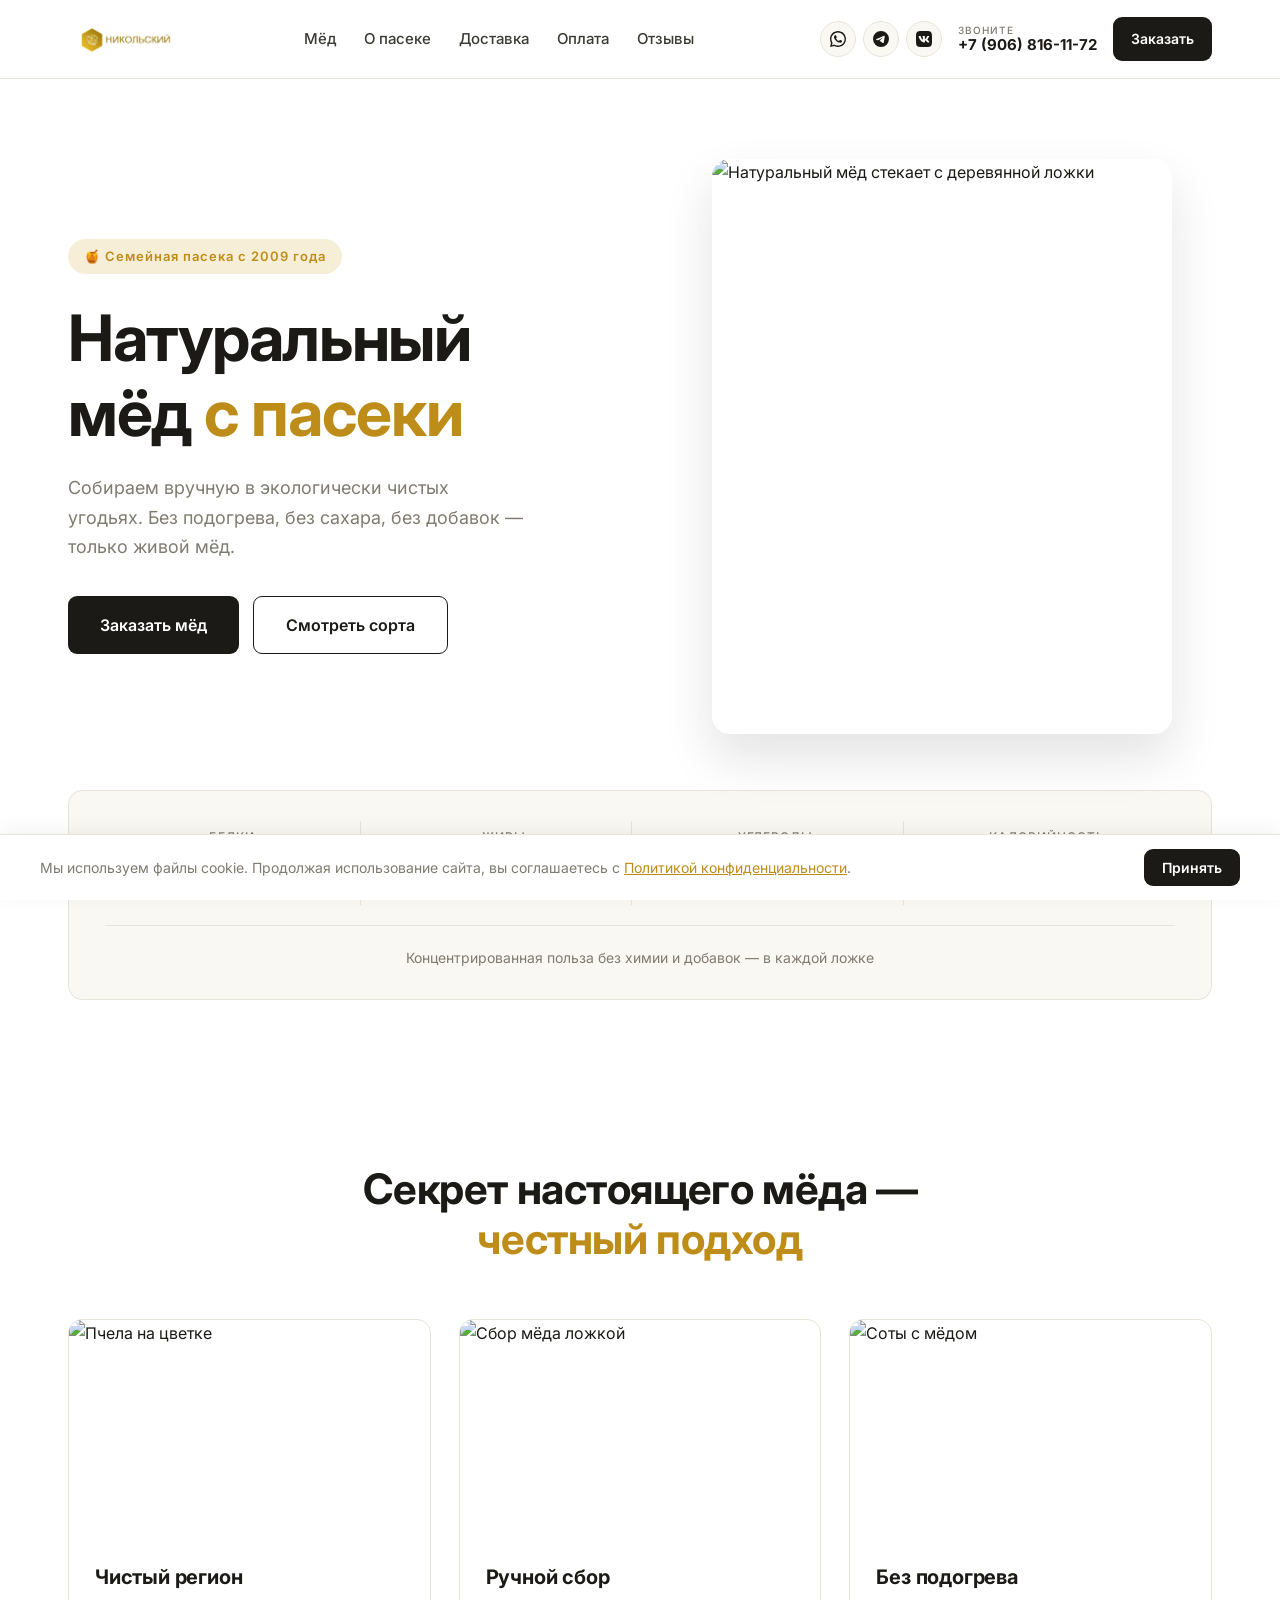
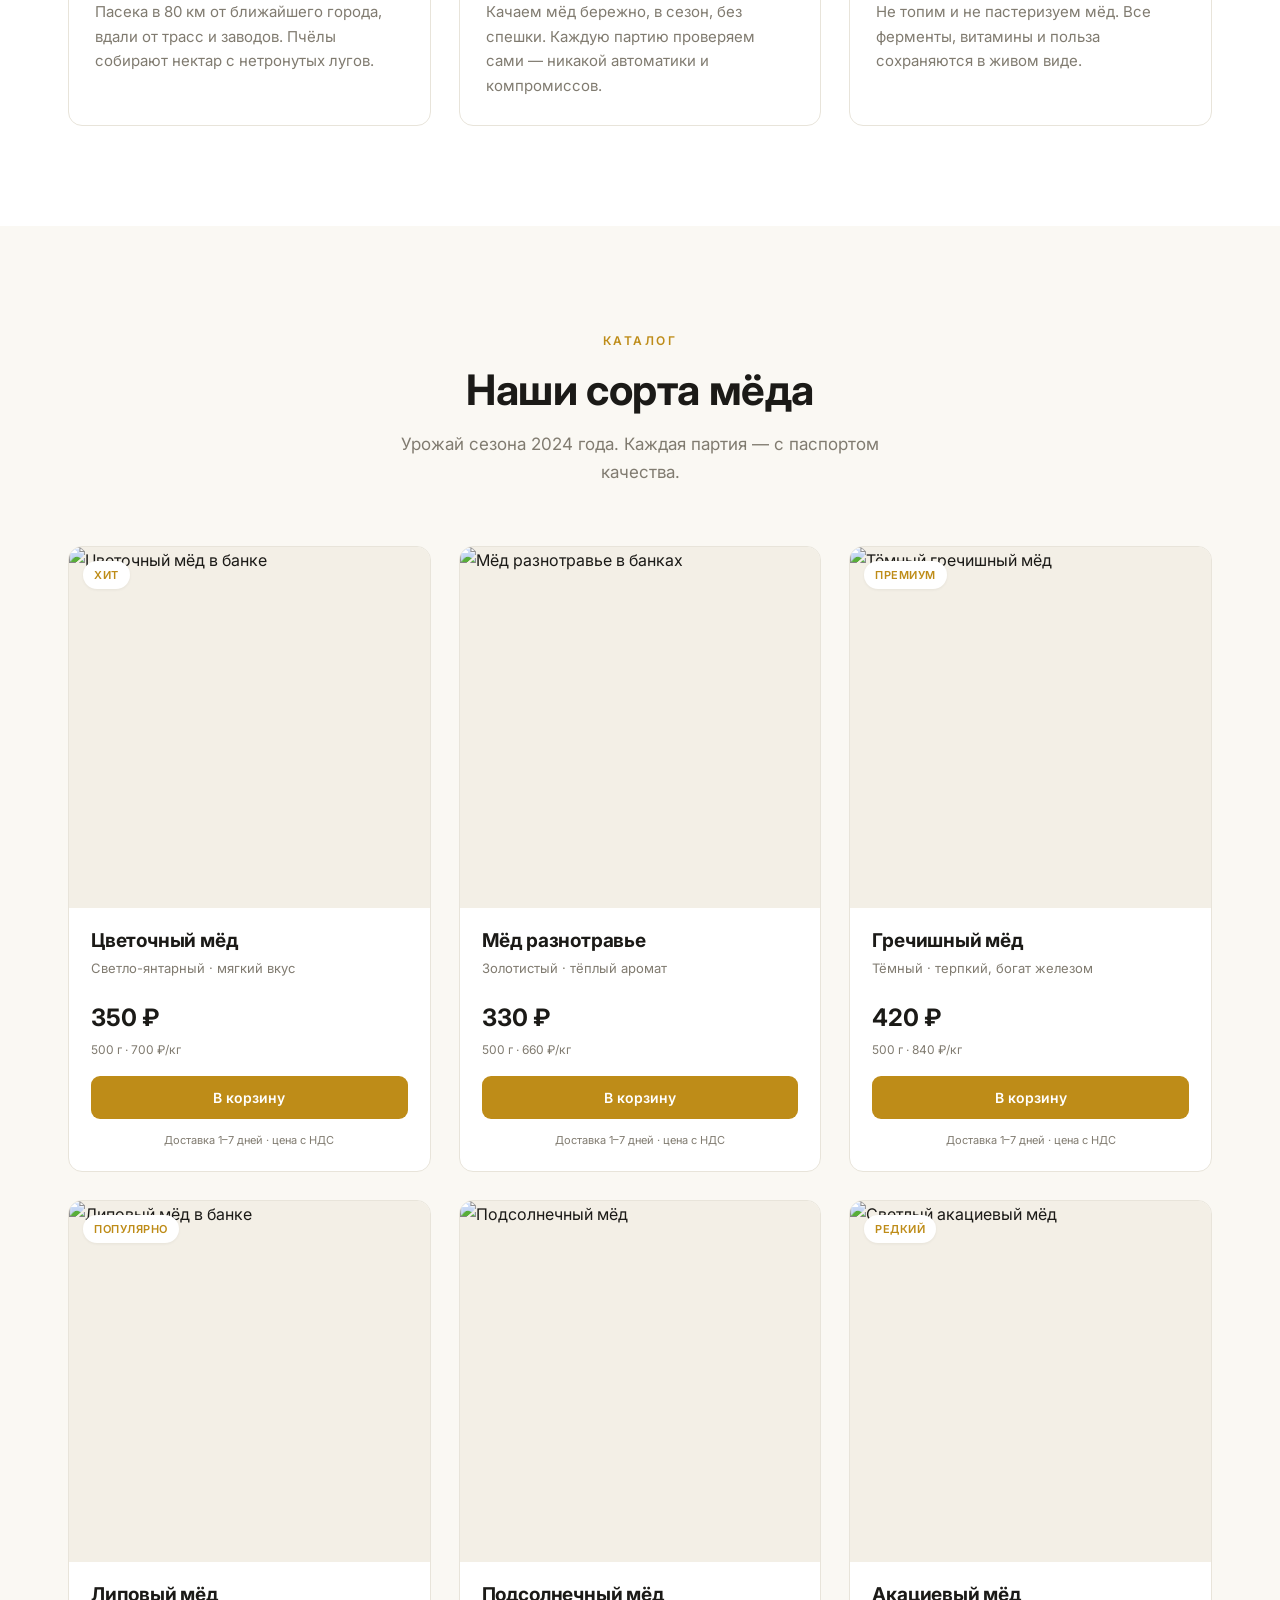
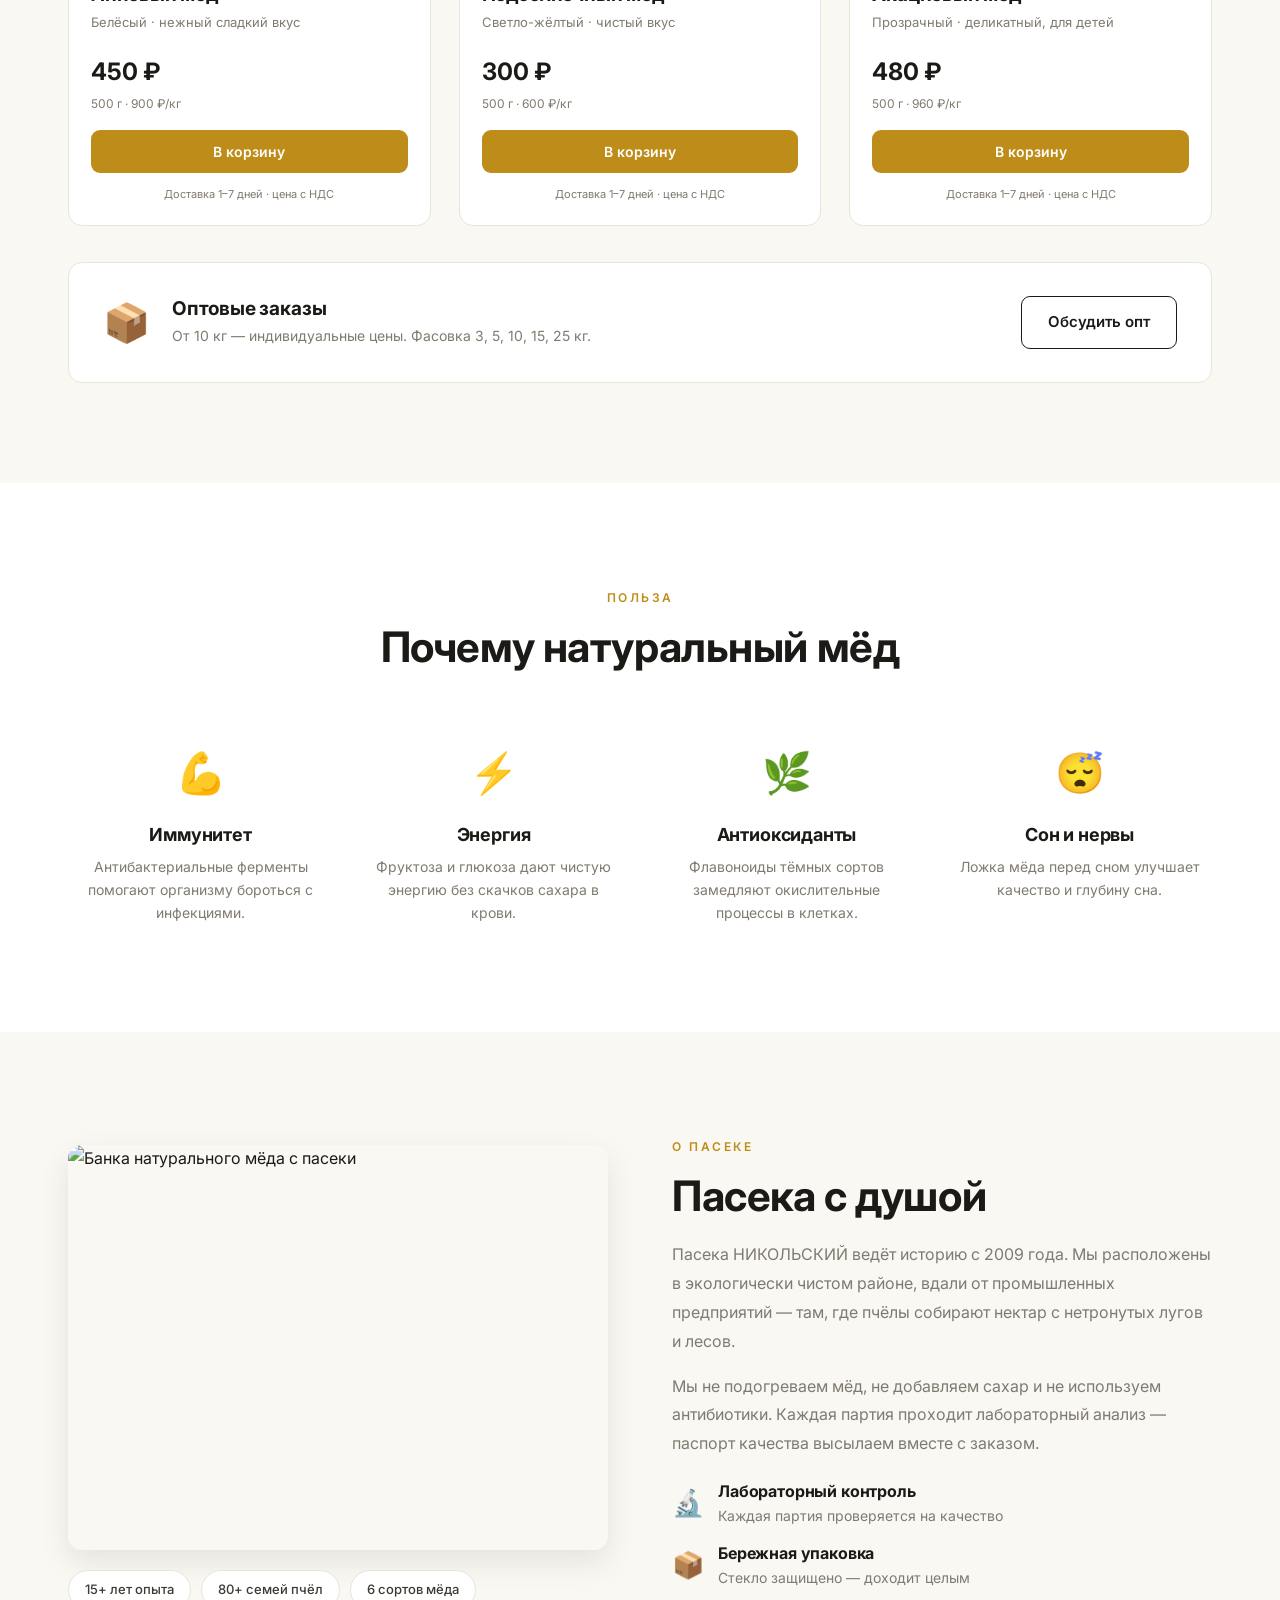
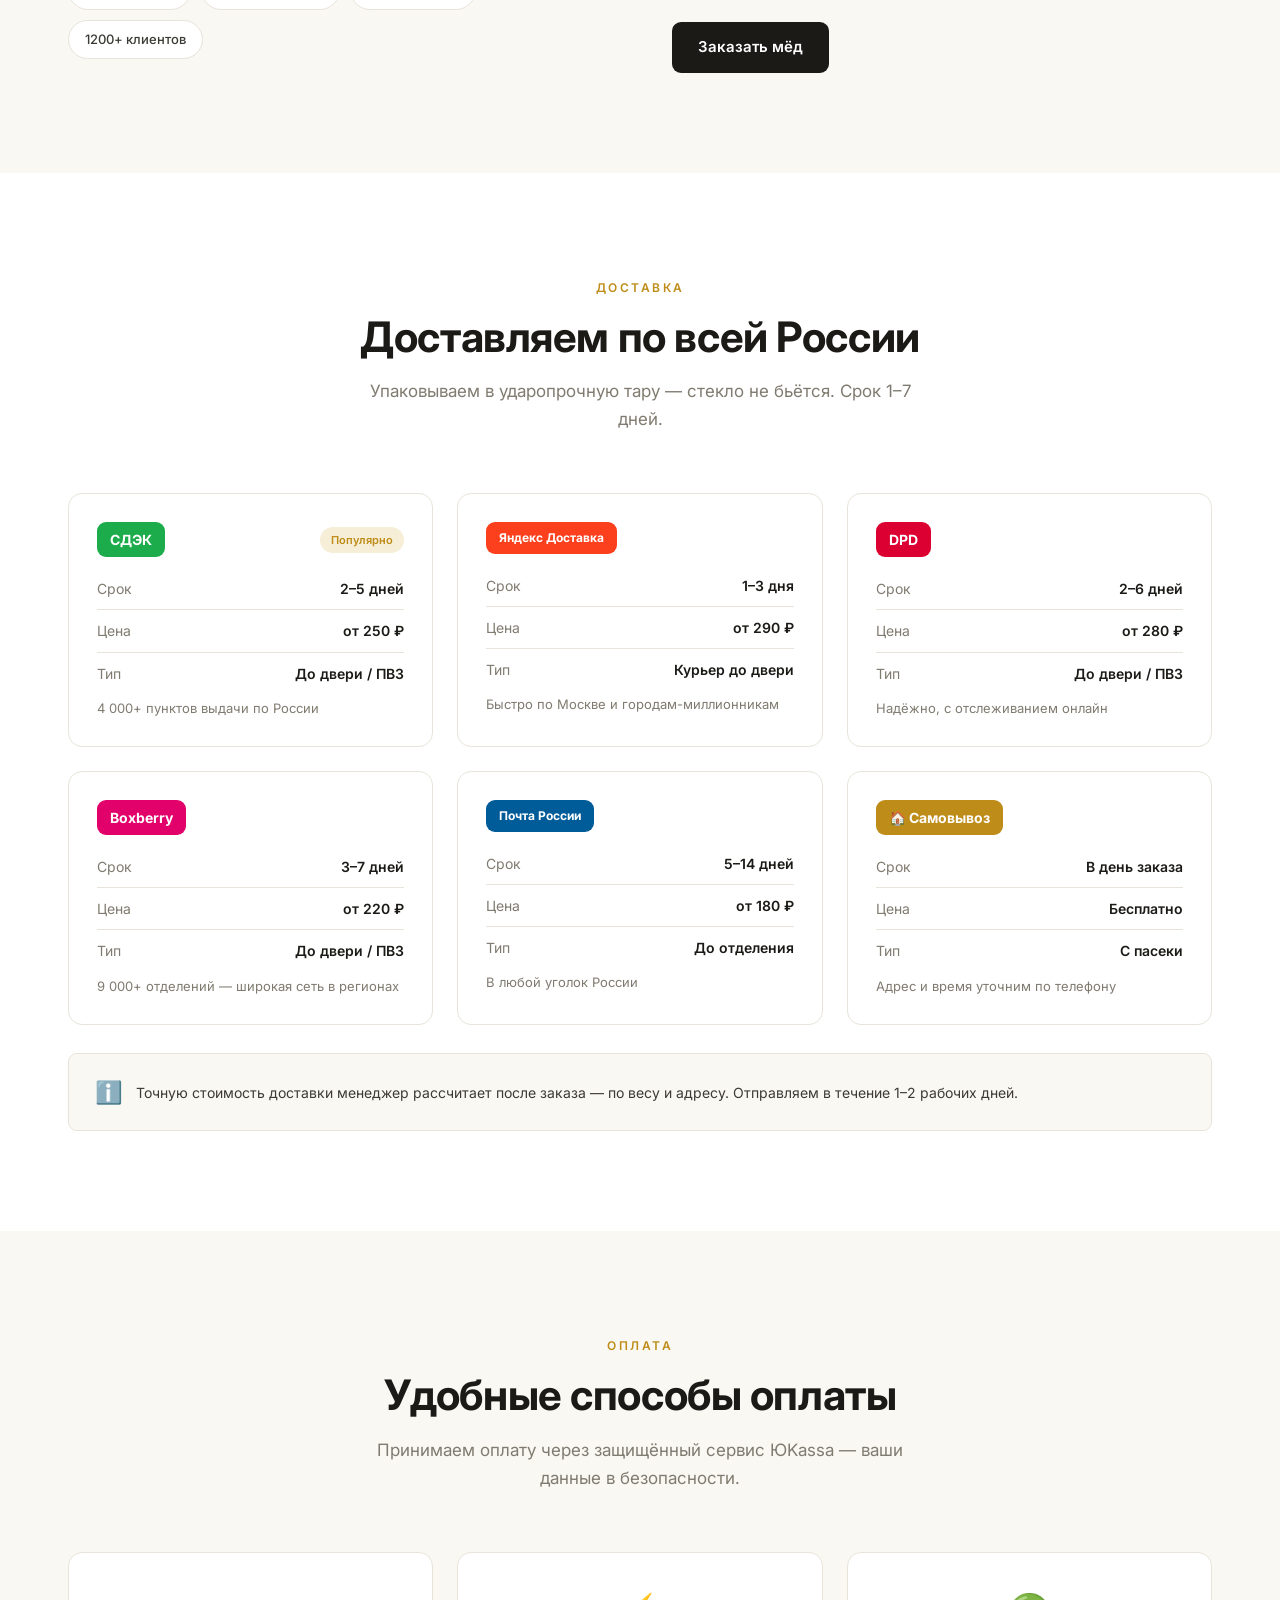
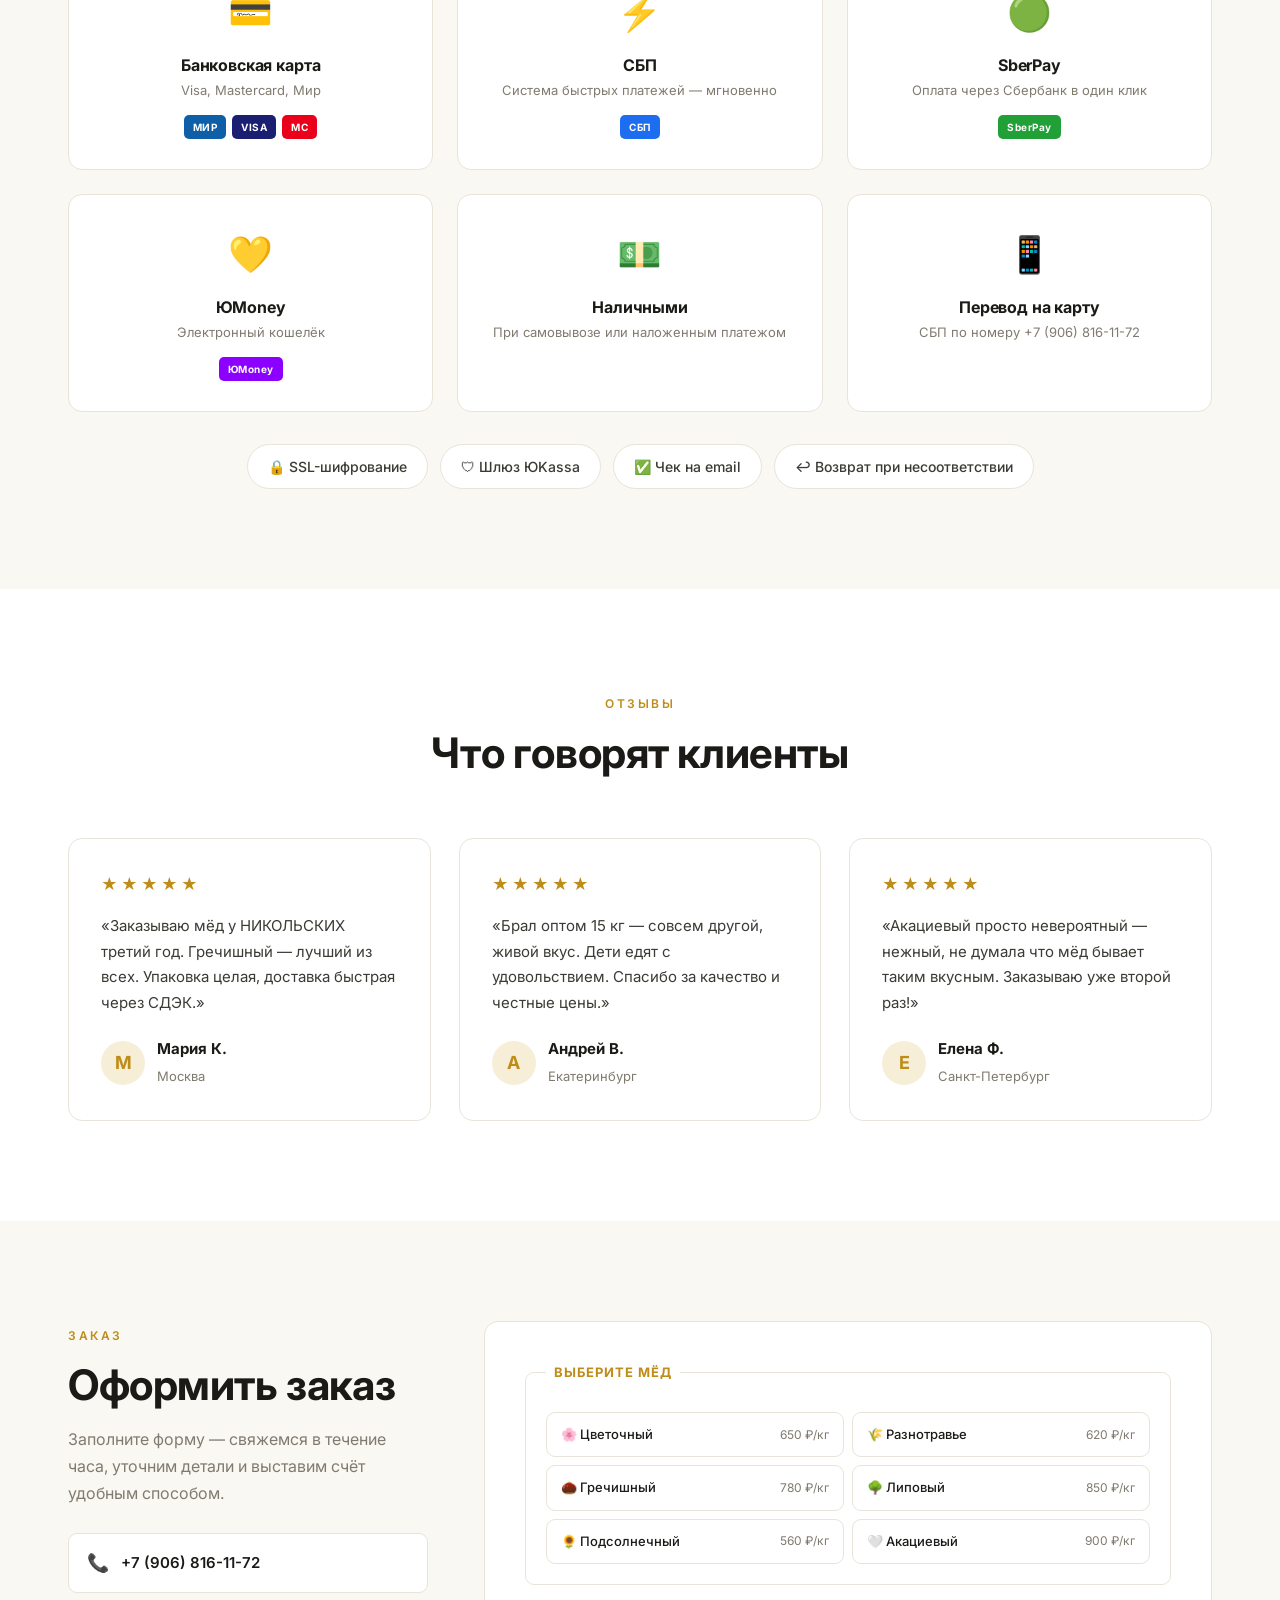
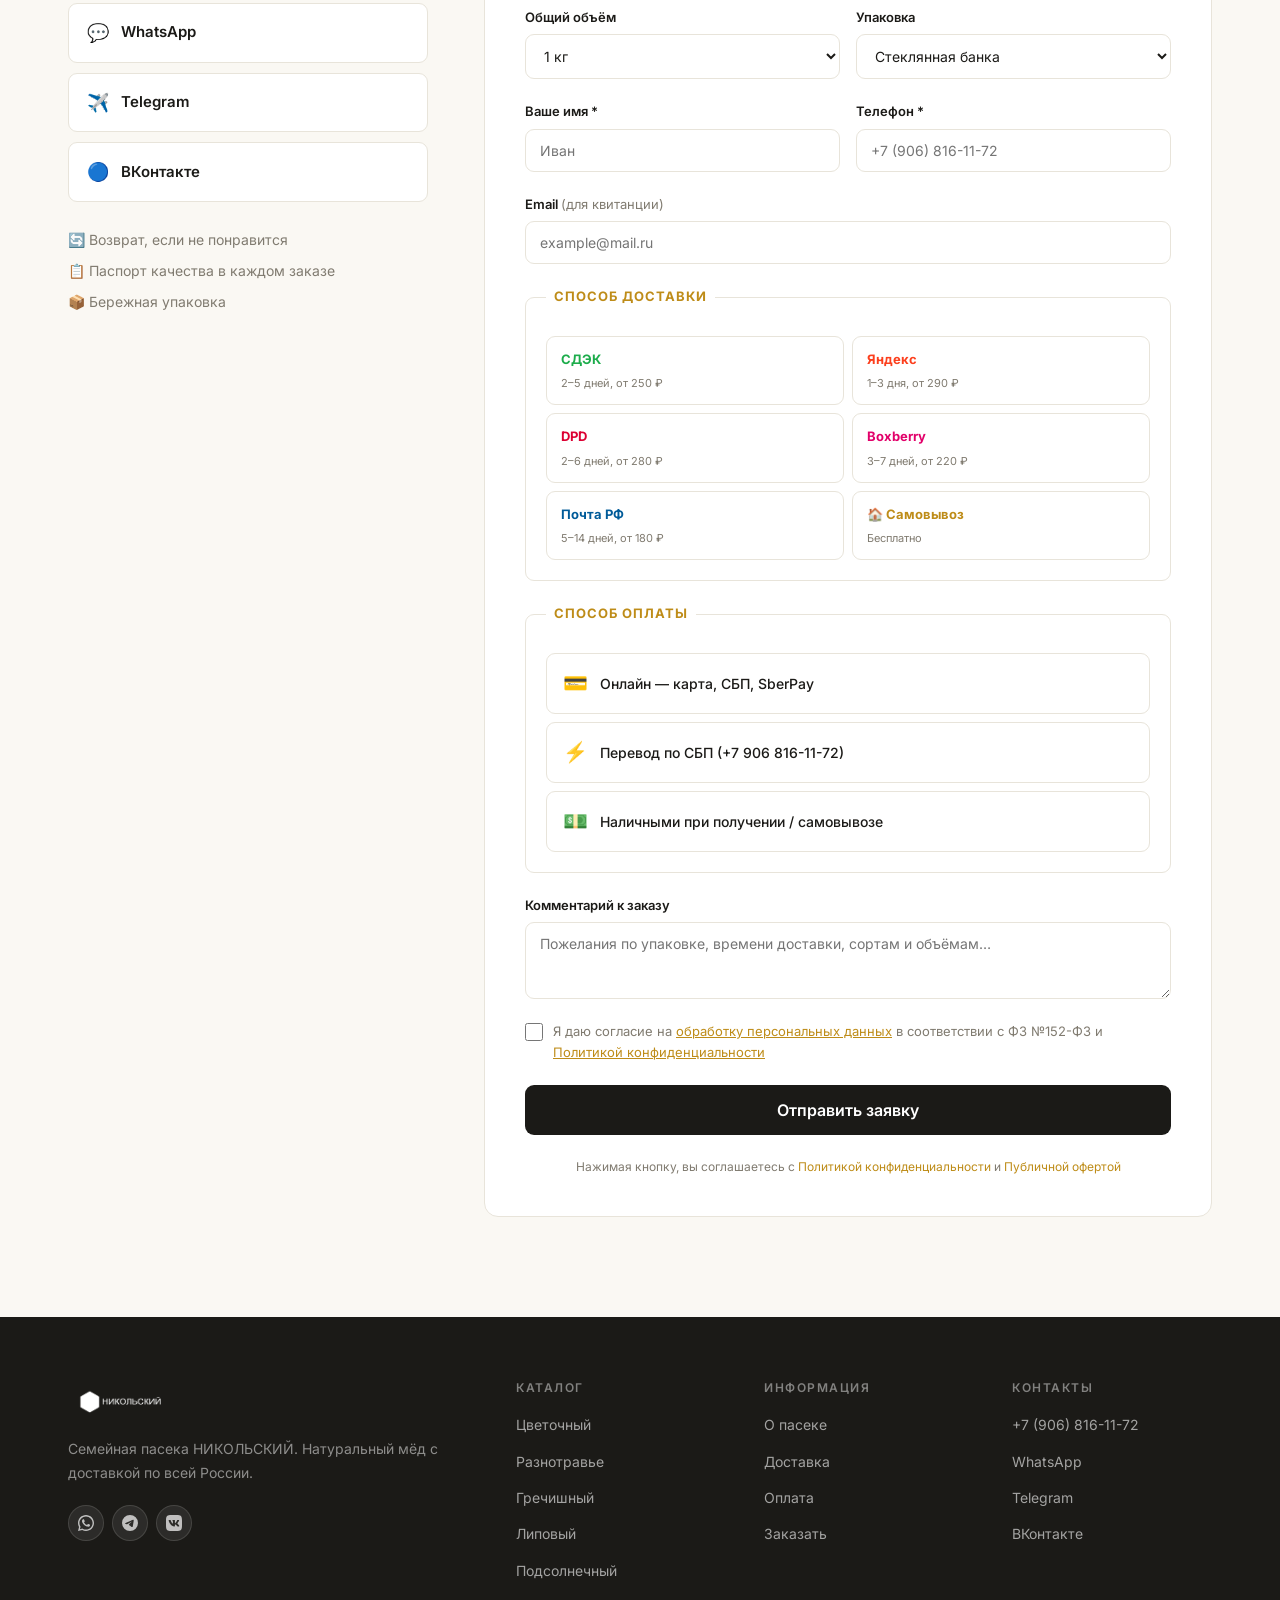
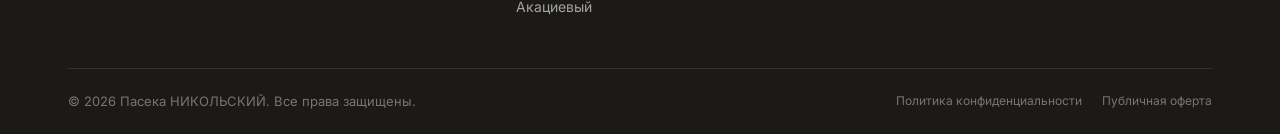
==== index.html @ 1687fe53 "Чистый минималистичный редизайн в стиле Breitsamer - Белый фон, много воздуха, сдержанная типографик" ====
<!DOCTYPE html>
<html lang="ru">
<head>
  <meta charset="UTF-8" />
  <meta name="viewport" content="width=device-width, initial-scale=1.0" />
  <meta name="description" content="Пасека НИКОЛЬСКИЙ — натуральный мёд с доставкой по всей России. СДЭК, Яндекс Доставка, DPD, Boxberry. Онлайн-оплата картой, СБП, SberPay." />
  <meta name="keywords" content="мёд купить, натуральный мёд, мёд с пасеки, гречишный мёд, липовый мёд, НИКОЛЬСКИЙ" />
  <title>Пасека НИКОЛЬСКИЙ — Натуральный мёд с доставкой по России</title>
  <link rel="preconnect" href="https://fonts.googleapis.com" />
  <link rel="preconnect" href="https://fonts.gstatic.com" crossorigin />
  <link href="https://fonts.googleapis.com/css2?family=Montserrat:wght@500;600;700;800;900&family=Inter:wght@400;500;600&display=swap" rel="stylesheet" />
  <link rel="stylesheet" href="style.css" />
</head>
<body>

  <!-- ═══ COOKIE BANNER ═══ -->
  <div class="cookie-bar" id="cookieBar">
    <div class="cookie-bar__inner">
      <span>Мы используем файлы cookie. Продолжая использование сайта, вы соглашаетесь с <a href="privacy.html">Политикой конфиденциальности</a>.</span>
      <button class="btn btn--dark btn--sm" id="cookieAccept">Принять</button>
    </div>
  </div>

  <!-- ═══ HEADER ═══ -->
  <header class="header" id="header">
    <div class="container header__inner">
      <a href="/" class="logo">
        <img src="images/logo.png" alt="Пасека НИКОЛЬСКИЙ" class="logo__img" />
      </a>
      <nav class="nav" id="nav">
        <a href="#products">Мёд</a>
        <a href="#about">О пасеке</a>
        <a href="#delivery">Доставка</a>
        <a href="#payment">Оплата</a>
        <a href="#reviews">Отзывы</a>
      </nav>
      <div class="header__actions">
        <div class="header__socials">
          <a href="https://wa.me/79068161172" class="social-btn" title="WhatsApp" target="_blank" rel="noopener">
            <svg viewBox="0 0 24 24" fill="currentColor"><path d="M17.472 14.382c-.297-.149-1.758-.867-2.03-.967-.273-.099-.471-.148-.67.15-.197.297-.767.966-.94 1.164-.173.199-.347.223-.644.075-.297-.15-1.255-.463-2.39-1.475-.883-.788-1.48-1.761-1.653-2.059-.173-.297-.018-.458.13-.606.134-.133.298-.347.446-.52.149-.174.198-.298.298-.497.099-.198.05-.371-.025-.52-.075-.149-.669-1.612-.916-2.207-.242-.579-.487-.5-.669-.51-.173-.008-.371-.01-.57-.01-.198 0-.52.074-.792.372-.272.297-1.04 1.016-1.04 2.479 0 1.462 1.065 2.875 1.213 3.074.149.198 2.096 3.2 5.077 4.487.709.306 1.262.489 1.694.625.712.227 1.36.195 1.871.118.571-.085 1.758-.719 2.006-1.413.248-.694.248-1.289.173-1.413-.074-.124-.272-.198-.57-.347M12 0C5.373 0 0 5.373 0 12c0 2.122.554 4.112 1.522 5.837L.057 23.882l6.198-1.437A11.95 11.95 0 0012 24c6.627 0 12-5.373 12-12S18.627 0 12 0zm0 21.9a9.9 9.9 0 01-5.032-1.372l-.36-.214-3.742.981 1-3.635-.235-.374A9.87 9.87 0 012.1 12c0-5.46 4.44-9.9 9.9-9.9 5.46 0 9.9 4.44 9.9 9.9 0 5.46-4.44 9.9-9.9 9.9z"/></svg>
          </a>
          <a href="https://t.me/+79068161172" class="social-btn" title="Telegram" target="_blank" rel="noopener">
            <svg viewBox="0 0 24 24" fill="currentColor"><path d="M11.944 0A12 12 0 0 0 0 12a12 12 0 0 0 12 12 12 12 0 0 0 12-12A12 12 0 0 0 12 0a12 12 0 0 0-.056 0zm4.962 7.224c.1-.002.321.023.465.14a.506.506 0 0 1 .171.325c.016.093.036.306.02.472-.18 1.898-.962 6.502-1.36 8.627-.168.9-.499 1.201-.82 1.23-.696.065-1.225-.46-1.9-.902-1.056-.693-1.653-1.124-2.678-1.8-1.185-.78-.417-1.21.258-1.91.177-.184 3.247-2.977 3.307-3.23.007-.032.014-.15-.056-.212s-.174-.041-.249-.024c-.106.024-1.793 1.14-5.061 3.345-.48.33-.913.49-1.302.48-.428-.008-1.252-.241-1.865-.44-.752-.245-1.349-.374-1.297-.789.027-.216.325-.437.893-.663 3.498-1.524 5.83-2.529 6.998-3.014 3.332-1.386 4.025-1.627 4.476-1.635z"/></svg>
          </a>
          <a href="https://vk.com/write-79068161172" class="social-btn" title="ВКонтакте" target="_blank" rel="noopener">
            <svg viewBox="0 0 24 24" fill="currentColor"><path d="M15.684 0H8.316C1.592 0 0 1.592 0 8.316v7.368C0 22.408 1.592 24 8.316 24h7.368C22.408 24 24 22.408 24 15.684V8.316C24 1.592 22.408 0 15.684 0zm3.692 17.123h-1.744c-.66 0-.862-.523-2.049-1.727-1.033-1-1.49-1.135-1.744-1.135-.356 0-.458.102-.458.593v1.575c0 .424-.135.678-1.253.678-1.846 0-3.896-1.118-5.335-3.202C4.624 10.857 4.03 8.57 4.03 8.096c0-.254.102-.491.593-.491h1.744c.44 0 .61.203.78.677.864 2.49 2.303 4.675 2.896 4.675.22 0 .322-.102.322-.66V9.721c-.068-1.186-.695-1.287-.695-1.71 0-.204.17-.407.44-.407h2.744c.373 0 .508.203.508.643v3.473c0 .372.17.508.271.508.22 0 .407-.136.813-.542 1.254-1.406 2.151-3.574 2.151-3.574.119-.254.322-.491.762-.491h1.744c.525 0 .644.27.525.643-.22 1.017-2.354 4.031-2.354 4.031-.186.305-.254.44 0 .78.186.254.796.779 1.203 1.253.745.847 1.32 1.558 1.473 2.049.17.491-.085.745-.576.745z"/></svg>
          </a>
        </div>
        <a href="tel:+79068161172" class="header__phone">
          <span class="header__phone-label">Звоните</span>
          +7 (906) 816-11-72
        </a>
        <a href="#order" class="btn btn--dark btn--sm">Заказать</a>
        <button class="burger" id="burger" aria-label="Открыть меню">
          <span></span><span></span><span></span>
        </button>
      </div>
    </div>
  </header>

  <!-- ═══ HERO ═══ -->
  <section class="hero" id="home">
    <div class="hero__bg" aria-hidden="true">
      <span class="blob blob--1"></span>
      <span class="blob blob--2"></span>
    </div>
    <div class="container">
      <div class="hero__grid">
        <div class="hero__content">
          <span class="hero__eyebrow">🍯 Семейная пасека с 2009 года</span>
          <h1 class="hero__title">Натуральный<br>мёд <span>с пасеки</span></h1>
          <p class="hero__sub">Собираем вручную в экологически чистых угодьях. Без подогрева, без сахара, без добавок — только живой мёд.</p>
          <div class="hero__cta">
            <a href="#order" class="btn btn--dark btn--lg">Заказать мёд</a>
            <a href="#products" class="btn btn--line btn--lg">Смотреть сорта</a>
          </div>
        </div>
        <div class="hero__visual">
          <div class="hero__photo">
            <img src="https://images.pexels.com/photos/302163/pexels-photo-302163.jpeg?auto=compress&cs=tinysrgb&w=880&h=1100&fit=crop" alt="Натуральный мёд стекает с деревянной ложки" loading="eager" />
          </div>
          <div class="scene__stamp" aria-hidden="true">
            <svg viewBox="0 0 120 120">
              <defs>
                <path id="stampPath" d="M 60,60 m -42,0 a 42,42 0 1,1 84,0 a 42,42 0 1,1 -84,0" />
              </defs>
              <text class="scene__stamp-text">
                <textPath href="#stampPath">100% НАТУРАЛЬНЫЙ • БЕЗ САХАРА • С ПАСЕКИ • </textPath>
              </text>
            </svg>
            <span class="scene__stamp-center">✓</span>
          </div>
        </div>
      </div>

      <!-- ФАКТЫ -->
      <div class="facts">
        <div class="facts__row">
          <div class="fact">
            <span class="fact__label">Белки</span>
            <span class="fact__value">0,8 г</span>
          </div>
          <div class="fact">
            <span class="fact__label">Жиры</span>
            <span class="fact__value">0 г</span>
          </div>
          <div class="fact">
            <span class="fact__label">Углеводы</span>
            <span class="fact__value">81 г</span>
          </div>
          <div class="fact">
            <span class="fact__label">Калорийность</span>
            <span class="fact__value">327 ккал</span>
          </div>
        </div>
        <p class="facts__note">Концентрированная польза без химии и добавок — в каждой ложке</p>
      </div>
    </div>
  </section>

  <!-- ═══ СОСТАВ / ПОДХОД ═══ -->
  <section class="recipe" id="recipe">
    <div class="container">
      <div class="recipe__head">
        <h2 class="recipe__title">Секрет настоящего мёда —<br><span>честный подход</span></h2>
        <div class="recipe__stamp">
          <svg viewBox="0 0 130 130">
            <defs>
              <path id="recipePath" d="M 65,65 m -48,0 a 48,48 0 1,1 96,0 a 48,48 0 1,1 -96,0" />
            </defs>
            <text class="recipe__stamp-text">
              <textPath href="#recipePath">НЕ СОДЕРЖИТ САХАРА • НЕ СОДЕРЖИТ ДОБАВОК • </textPath>
            </text>
          </svg>
          <span class="recipe__stamp-center">НЕ<br>СОДЕРЖИТ</span>
        </div>
      </div>

      <div class="recipe__grid">
        <article class="ingredient fade-in">
          <div class="ingredient__photo"><img src="https://images.pexels.com/photos/15345836/pexels-photo-15345836.jpeg?auto=compress&cs=tinysrgb&w=600&h=400&fit=crop" alt="Пчела на цветке" loading="lazy" /></div>
          <div class="ingredient__body">
            <h3>Чистый регион</h3>
            <p>Пасека в 80 км от ближайшего города, вдали от трасс и заводов. Пчёлы собирают нектар с нетронутых лугов.</p>
          </div>
        </article>
        <article class="ingredient ingredient--raised fade-in">
          <div class="ingredient__photo"><img src="https://images.pexels.com/photos/302163/pexels-photo-302163.jpeg?auto=compress&cs=tinysrgb&w=600&h=400&fit=crop" alt="Сбор мёда ложкой" loading="lazy" /></div>
          <div class="ingredient__body">
            <h3>Ручной сбор</h3>
            <p>Качаем мёд бережно, в сезон, без спешки. Каждую партию проверяем сами — никакой автоматики и компромиссов.</p>
          </div>
        </article>
        <article class="ingredient fade-in">
          <div class="ingredient__photo"><img src="https://images.pexels.com/photos/4921856/pexels-photo-4921856.jpeg?auto=compress&cs=tinysrgb&w=600&h=400&fit=crop" alt="Соты с мёдом" loading="lazy" /></div>
          <div class="ingredient__body">
            <h3>Без подогрева</h3>
            <p>Не топим и не пастеризуем мёд. Все ферменты, витамины и польза сохраняются в живом виде.</p>
          </div>
        </article>
      </div>
    </div>
  </section>

  <!-- ═══ PRODUCTS ═══ -->
  <section class="products" id="products">
    <div class="container">
      <div class="section-head">
        <span class="section-tag">Каталог</span>
        <h2 class="section-title">Наши сорта мёда</h2>
        <p class="section-sub">Урожай сезона 2024 года. Каждая партия — с паспортом качества.</p>
      </div>
      <div class="products__grid">

        <article class="product-card fade-in">
          <div class="product-card__media">
            <img class="product-card__img" src="https://images.pexels.com/photos/7473575/pexels-photo-7473575.jpeg?auto=compress&cs=tinysrgb&w=600&h=600&fit=crop" alt="Цветочный мёд в банке" loading="lazy" />
            <span class="product-badge">Хит</span>
          </div>
          <div class="product-card__body">
            <h3>Цветочный мёд</h3>
            <p class="product-card__meta">Светло-янтарный · мягкий вкус</p>
            <div class="product-card__price-row">
              <span class="product-card__price">350 ₽</span>
              <span class="product-card__unit">500 г · 700 ₽/кг</span>
            </div>
            <a href="#order" class="btn btn--gold btn--full btn--sm">В корзину</a>
            <p class="product-card__delivery">Доставка 1–7 дней · цена с НДС</p>
          </div>
        </article>

        <article class="product-card fade-in">
          <div class="product-card__media">
            <img class="product-card__img" src="https://images.pexels.com/photos/5719608/pexels-photo-5719608.jpeg?auto=compress&cs=tinysrgb&w=600&h=600&fit=crop" alt="Мёд разнотравье в банках" loading="lazy" />
          </div>
          <div class="product-card__body">
            <h3>Мёд разнотравье</h3>
            <p class="product-card__meta">Золотистый · тёплый аромат</p>
            <div class="product-card__price-row">
              <span class="product-card__price">330 ₽</span>
              <span class="product-card__unit">500 г · 660 ₽/кг</span>
            </div>
            <a href="#order" class="btn btn--gold btn--full btn--sm">В корзину</a>
            <p class="product-card__delivery">Доставка 1–7 дней · цена с НДС</p>
          </div>
        </article>

        <article class="product-card fade-in">
          <div class="product-card__media">
            <img class="product-card__img" src="https://images.pexels.com/photos/11771949/pexels-photo-11771949.jpeg?auto=compress&cs=tinysrgb&w=600&h=600&fit=crop" alt="Тёмный гречишный мёд" loading="lazy" />
            <span class="product-badge">Премиум</span>
          </div>
          <div class="product-card__body">
            <h3>Гречишный мёд</h3>
            <p class="product-card__meta">Тёмный · терпкий, богат железом</p>
            <div class="product-card__price-row">
              <span class="product-card__price">420 ₽</span>
              <span class="product-card__unit">500 г · 840 ₽/кг</span>
            </div>
            <a href="#order" class="btn btn--gold btn--full btn--sm">В корзину</a>
            <p class="product-card__delivery">Доставка 1–7 дней · цена с НДС</p>
          </div>
        </article>

        <article class="product-card fade-in">
          <div class="product-card__media">
            <img class="product-card__img" src="https://images.pexels.com/photos/5634205/pexels-photo-5634205.jpeg?auto=compress&cs=tinysrgb&w=600&h=600&fit=crop" alt="Липовый мёд в банке" loading="lazy" />
            <span class="product-badge">Популярно</span>
          </div>
          <div class="product-card__body">
            <h3>Липовый мёд</h3>
            <p class="product-card__meta">Белёсый · нежный сладкий вкус</p>
            <div class="product-card__price-row">
              <span class="product-card__price">450 ₽</span>
              <span class="product-card__unit">500 г · 900 ₽/кг</span>
            </div>
            <a href="#order" class="btn btn--gold btn--full btn--sm">В корзину</a>
            <p class="product-card__delivery">Доставка 1–7 дней · цена с НДС</p>
          </div>
        </article>

        <article class="product-card fade-in">
          <div class="product-card__media">
            <img class="product-card__img" src="https://images.pexels.com/photos/9105966/pexels-photo-9105966.jpeg?auto=compress&cs=tinysrgb&w=600&h=600&fit=crop" alt="Подсолнечный мёд" loading="lazy" />
          </div>
          <div class="product-card__body">
            <h3>Подсолнечный мёд</h3>
            <p class="product-card__meta">Светло-жёлтый · чистый вкус</p>
            <div class="product-card__price-row">
              <span class="product-card__price">300 ₽</span>
              <span class="product-card__unit">500 г · 600 ₽/кг</span>
            </div>
            <a href="#order" class="btn btn--gold btn--full btn--sm">В корзину</a>
            <p class="product-card__delivery">Доставка 1–7 дней · цена с НДС</p>
          </div>
        </article>

        <article class="product-card fade-in">
          <div class="product-card__media">
            <img class="product-card__img" src="https://images.pexels.com/photos/5865194/pexels-photo-5865194.jpeg?auto=compress&cs=tinysrgb&w=600&h=600&fit=crop" alt="Светлый акациевый мёд" loading="lazy" />
            <span class="product-badge">Редкий</span>
          </div>
          <div class="product-card__body">
            <h3>Акациевый мёд</h3>
            <p class="product-card__meta">Прозрачный · деликатный, для детей</p>
            <div class="product-card__price-row">
              <span class="product-card__price">480 ₽</span>
              <span class="product-card__unit">500 г · 960 ₽/кг</span>
            </div>
            <a href="#order" class="btn btn--gold btn--full btn--sm">В корзину</a>
            <p class="product-card__delivery">Доставка 1–7 дней · цена с НДС</p>
          </div>
        </article>

      </div>

      <div class="bulk fade-in">
        <span class="bulk__emoji">📦</span>
        <div class="bulk__text">
          <h4>Оптовые заказы</h4>
          <p>От 10 кг — индивидуальные цены. Фасовка 3, 5, 10, 15, 25 кг.</p>
        </div>
        <a href="tel:+79068161172" class="btn btn--line">Обсудить опт</a>
      </div>
    </div>
  </section>

  <!-- ═══ BENEFITS ═══ -->
  <section class="benefits" id="benefits">
    <div class="container">
      <div class="section-head">
        <span class="section-tag section-tag--light">Польза</span>
        <h2 class="section-title section-title--light">Почему натуральный мёд</h2>
      </div>
      <div class="benefits__grid">
        <div class="benefit fade-in">
          <span class="benefit__icon">💪</span>
          <h3>Иммунитет</h3>
          <p>Антибактериальные ферменты помогают организму бороться с инфекциями.</p>
        </div>
        <div class="benefit fade-in">
          <span class="benefit__icon">⚡</span>
          <h3>Энергия</h3>
          <p>Фруктоза и глюкоза дают чистую энергию без скачков сахара в крови.</p>
        </div>
        <div class="benefit fade-in">
          <span class="benefit__icon">🌿</span>
          <h3>Антиоксиданты</h3>
          <p>Флавоноиды тёмных сортов замедляют окислительные процессы в клетках.</p>
        </div>
        <div class="benefit fade-in">
          <span class="benefit__icon">😴</span>
          <h3>Сон и нервы</h3>
          <p>Ложка мёда перед сном улучшает качество и глубину сна.</p>
        </div>
      </div>
    </div>
  </section>

  <!-- ═══ ABOUT ═══ -->
  <section class="about" id="about">
    <div class="container about__inner">
      <div class="about__visual fade-in" aria-hidden="true">
        <img class="about__photo" src="https://images.pexels.com/photos/10631301/pexels-photo-10631301.jpeg?auto=compress&cs=tinysrgb&w=760&h=560&fit=crop" alt="Банка натурального мёда с пасеки" loading="lazy" />
        <div class="about__chips">
          <span class="chip">15+ лет опыта</span>
          <span class="chip">80+ семей пчёл</span>
          <span class="chip">6 сортов мёда</span>
          <span class="chip">1200+ клиентов</span>
        </div>
      </div>
      <div class="about__text fade-in">
        <span class="section-tag">О пасеке</span>
        <h2 class="section-title section-title--left">Пасека с душой</h2>
        <p>Пасека НИКОЛЬСКИЙ ведёт историю с 2009 года. Мы расположены в экологически чистом районе, вдали от промышленных предприятий — там, где пчёлы собирают нектар с нетронутых лугов и лесов.</p>
        <p>Мы не подогреваем мёд, не добавляем сахар и не используем антибиотики. Каждая партия проходит лабораторный анализ — паспорт качества высылаем вместе с заказом.</p>
        <div class="about__features">
          <div class="about-feature"><span>🔬</span><div><h4>Лабораторный контроль</h4><p>Каждая партия проверяется на качество</p></div></div>
          <div class="about-feature"><span>📦</span><div><h4>Бережная упаковка</h4><p>Стекло защищено — доходит целым</p></div></div>
        </div>
        <a href="#order" class="btn btn--dark">Заказать мёд</a>
      </div>
    </div>
  </section>

  <!-- ═══ DELIVERY ═══ -->
  <section class="delivery" id="delivery">
    <div class="container">
      <div class="section-head">
        <span class="section-tag">Доставка</span>
        <h2 class="section-title">Доставляем по всей России</h2>
        <p class="section-sub">Упаковываем в ударопрочную тару — стекло не бьётся. Срок 1–7 дней.</p>
      </div>
      <div class="delivery__grid">

        <div class="delivery-card fade-in" style="--accent:#1CAC4B">
          <div class="delivery-card__head">
            <span class="delivery-logo delivery-logo--cdek">СДЭК</span>
            <span class="delivery-pop">Популярно</span>
          </div>
          <div class="delivery-card__rows">
            <div class="dr"><span>Срок</span><b>2–5 дней</b></div>
            <div class="dr"><span>Цена</span><b>от 250 ₽</b></div>
            <div class="dr"><span>Тип</span><b>До двери / ПВЗ</b></div>
          </div>
          <p class="delivery-card__note">4 000+ пунктов выдачи по России</p>
        </div>

        <div class="delivery-card fade-in" style="--accent:#F5A623">
          <div class="delivery-card__head">
            <span class="delivery-logo delivery-logo--ya">Яндекс Доставка</span>
          </div>
          <div class="delivery-card__rows">
            <div class="dr"><span>Срок</span><b>1–3 дня</b></div>
            <div class="dr"><span>Цена</span><b>от 290 ₽</b></div>
            <div class="dr"><span>Тип</span><b>Курьер до двери</b></div>
          </div>
          <p class="delivery-card__note">Быстро по Москве и городам-миллионникам</p>
        </div>

        <div class="delivery-card fade-in" style="--accent:#DC0032">
          <div class="delivery-card__head">
            <span class="delivery-logo delivery-logo--dpd">DPD</span>
          </div>
          <div class="delivery-card__rows">
            <div class="dr"><span>Срок</span><b>2–6 дней</b></div>
            <div class="dr"><span>Цена</span><b>от 280 ₽</b></div>
            <div class="dr"><span>Тип</span><b>До двери / ПВЗ</b></div>
          </div>
          <p class="delivery-card__note">Надёжно, с отслеживанием онлайн</p>
        </div>

        <div class="delivery-card fade-in" style="--accent:#E2006A">
          <div class="delivery-card__head">
            <span class="delivery-logo delivery-logo--box">Boxberry</span>
          </div>
          <div class="delivery-card__rows">
            <div class="dr"><span>Срок</span><b>3–7 дней</b></div>
            <div class="dr"><span>Цена</span><b>от 220 ₽</b></div>
            <div class="dr"><span>Тип</span><b>До двери / ПВЗ</b></div>
          </div>
          <p class="delivery-card__note">9 000+ отделений — широкая сеть в регионах</p>
        </div>

        <div class="delivery-card fade-in" style="--accent:#005B99">
          <div class="delivery-card__head">
            <span class="delivery-logo delivery-logo--pochta">Почта России</span>
          </div>
          <div class="delivery-card__rows">
            <div class="dr"><span>Срок</span><b>5–14 дней</b></div>
            <div class="dr"><span>Цена</span><b>от 180 ₽</b></div>
            <div class="dr"><span>Тип</span><b>До отделения</b></div>
          </div>
          <p class="delivery-card__note">В любой уголок России</p>
        </div>

        <div class="delivery-card fade-in" style="--accent:#E8860A">
          <div class="delivery-card__head">
            <span class="delivery-logo delivery-logo--self">🏠 Самовывоз</span>
          </div>
          <div class="delivery-card__rows">
            <div class="dr"><span>Срок</span><b>В день заказа</b></div>
            <div class="dr"><span>Цена</span><b>Бесплатно</b></div>
            <div class="dr"><span>Тип</span><b>С пасеки</b></div>
          </div>
          <p class="delivery-card__note">Адрес и время уточним по телефону</p>
        </div>

      </div>
      <div class="delivery__note fade-in">
        <span>ℹ️</span>
        <p>Точную стоимость доставки менеджер рассчитает после заказа — по весу и адресу. Отправляем в течение 1–2 рабочих дней.</p>
      </div>
    </div>
  </section>

  <!-- ═══ PAYMENT ═══ -->
  <section class="payment" id="payment">
    <div class="container">
      <div class="section-head">
        <span class="section-tag">Оплата</span>
        <h2 class="section-title">Удобные способы оплаты</h2>
        <p class="section-sub">Принимаем оплату через защищённый сервис ЮKassa — ваши данные в безопасности.</p>
      </div>
      <div class="payment__grid">
        <div class="pay fade-in">
          <span class="pay__icon">💳</span>
          <h4>Банковская карта</h4>
          <p>Visa, Mastercard, Мир</p>
          <div class="pay__logos">
            <span class="paylogo paylogo--mir">МИР</span>
            <span class="paylogo paylogo--visa">VISA</span>
            <span class="paylogo paylogo--mc">MC</span>
          </div>
        </div>
        <div class="pay fade-in">
          <span class="pay__icon">⚡</span>
          <h4>СБП</h4>
          <p>Система быстрых платежей — мгновенно</p>
          <div class="pay__logos"><span class="paylogo paylogo--sbp">СБП</span></div>
        </div>
        <div class="pay fade-in">
          <span class="pay__icon">🟢</span>
          <h4>SberPay</h4>
          <p>Оплата через Сбербанк в один клик</p>
          <div class="pay__logos"><span class="paylogo paylogo--sber">SberPay</span></div>
        </div>
        <div class="pay fade-in">
          <span class="pay__icon">💛</span>
          <h4>ЮMoney</h4>
          <p>Электронный кошелёк</p>
          <div class="pay__logos"><span class="paylogo paylogo--ym">ЮMoney</span></div>
        </div>
        <div class="pay fade-in">
          <span class="pay__icon">💵</span>
          <h4>Наличными</h4>
          <p>При самовывозе или наложенным платежом</p>
        </div>
        <div class="pay fade-in">
          <span class="pay__icon">📱</span>
          <h4>Перевод на карту</h4>
          <p>СБП по номеру +7 (906) 816-11-72</p>
        </div>
      </div>
      <div class="payment__security fade-in">
        <span>🔒 SSL-шифрование</span>
        <span>🛡 Шлюз ЮKassa</span>
        <span>✅ Чек на email</span>
        <span>↩️ Возврат при несоответствии</span>
      </div>
    </div>
  </section>

  <!-- ═══ REVIEWS ═══ -->
  <section class="reviews" id="reviews">
    <div class="container">
      <div class="section-head">
        <span class="section-tag">Отзывы</span>
        <h2 class="section-title">Что говорят клиенты</h2>
      </div>
      <div class="reviews__grid">
        <div class="review fade-in">
          <div class="review__stars">★★★★★</div>
          <p>«Заказываю мёд у НИКОЛЬСКИХ третий год. Гречишный — лучший из всех. Упаковка целая, доставка быстрая через СДЭК.»</p>
          <div class="review__author"><span class="ava">М</span><div><strong>Мария К.</strong><em>Москва</em></div></div>
        </div>
        <div class="review fade-in">
          <div class="review__stars">★★★★★</div>
          <p>«Брал оптом 15 кг — совсем другой, живой вкус. Дети едят с удовольствием. Спасибо за качество и честные цены.»</p>
          <div class="review__author"><span class="ava">А</span><div><strong>Андрей В.</strong><em>Екатеринбург</em></div></div>
        </div>
        <div class="review fade-in">
          <div class="review__stars">★★★★★</div>
          <p>«Акациевый просто невероятный — нежный, не думала что мёд бывает таким вкусным. Заказываю уже второй раз!»</p>
          <div class="review__author"><span class="ava">Е</span><div><strong>Елена Ф.</strong><em>Санкт-Петербург</em></div></div>
        </div>
      </div>
    </div>
  </section>

  <!-- ═══ ORDER ═══ -->
  <section class="order" id="order">
    <div class="container order__inner">

      <div class="order__info fade-in">
        <span class="section-tag">Заказ</span>
        <h2 class="section-title section-title--left">Оформить заказ</h2>
        <p>Заполните форму — свяжемся в течение часа, уточним детали и выставим счёт удобным способом.</p>
        <div class="order__contacts">
          <a href="tel:+79068161172" class="contact-link"><span>📞</span>+7 (906) 816-11-72</a>
          <a href="https://wa.me/79068161172" class="contact-link" target="_blank" rel="noopener"><span>💬</span>WhatsApp</a>
          <a href="https://t.me/+79068161172" class="contact-link" target="_blank" rel="noopener"><span>✈️</span>Telegram</a>
          <a href="https://vk.com/write-79068161172" class="contact-link" target="_blank" rel="noopener"><span>🔵</span>ВКонтакте</a>
        </div>
        <div class="order__guarantee">
          <div class="og">🔄 Возврат, если не понравится</div>
          <div class="og">📋 Паспорт качества в каждом заказе</div>
          <div class="og">📦 Бережная упаковка</div>
        </div>
      </div>

      <form class="order__form" id="orderForm" novalidate>

        <fieldset class="ff">
          <legend>Выберите мёд</legend>
          <div class="honey-select">
            <label class="honey-option"><input type="checkbox" name="honey" value="Цветочный" data-price="650"><span class="ho-box"><span class="ho-name">🌸 Цветочный</span><span class="ho-price">650 ₽/кг</span></span></label>
            <label class="honey-option"><input type="checkbox" name="honey" value="Разнотравье" data-price="620"><span class="ho-box"><span class="ho-name">🌾 Разнотравье</span><span class="ho-price">620 ₽/кг</span></span></label>
            <label class="honey-option"><input type="checkbox" name="honey" value="Гречишный" data-price="780"><span class="ho-box"><span class="ho-name">🌰 Гречишный</span><span class="ho-price">780 ₽/кг</span></span></label>
            <label class="honey-option"><input type="checkbox" name="honey" value="Липовый" data-price="850"><span class="ho-box"><span class="ho-name">🌳 Липовый</span><span class="ho-price">850 ₽/кг</span></span></label>
            <label class="honey-option"><input type="checkbox" name="honey" value="Подсолнечный" data-price="560"><span class="ho-box"><span class="ho-name">🌻 Подсолнечный</span><span class="ho-price">560 ₽/кг</span></span></label>
            <label class="honey-option"><input type="checkbox" name="honey" value="Акациевый" data-price="900"><span class="ho-box"><span class="ho-name">🤍 Акациевый</span><span class="ho-price">900 ₽/кг</span></span></label>
          </div>
        </fieldset>

        <div class="form-row">
          <div class="form-group">
            <label for="weight">Общий объём</label>
            <select id="weight" name="weight">
              <option value="0.5">0,5 кг</option>
              <option value="1" selected>1 кг</option>
              <option value="3">3 кг</option>
              <option value="5">5 кг</option>
              <option value="10">10 кг (оптом)</option>
              <option value="other">Уточнить с менеджером</option>
            </select>
          </div>
          <div class="form-group">
            <label for="packaging">Упаковка</label>
            <select id="packaging" name="packaging">
              <option>Стеклянная банка</option>
              <option>Пластиковый контейнер</option>
              <option>Ведро (от 3 кг)</option>
            </select>
          </div>
        </div>

        <div class="form-row">
          <div class="form-group">
            <label for="name">Ваше имя *</label>
            <input type="text" id="name" name="name" placeholder="Иван" required />
          </div>
          <div class="form-group">
            <label for="phone">Телефон *</label>
            <input type="tel" id="phone" name="phone" placeholder="+7 (906) 816-11-72" required />
          </div>
        </div>
        <div class="form-group">
          <label for="email">Email <span class="optional">(для квитанции)</span></label>
          <input type="email" id="email" name="email" placeholder="example@mail.ru" />
        </div>

        <fieldset class="ff">
          <legend>Способ доставки</legend>
          <div class="delivery-options">
            <label class="delivery-option"><input type="radio" name="delivery" value="cdek" required><span class="do-box"><span class="do-logo do-logo--cdek">СДЭК</span><span class="do-desc">2–5 дней, от 250 ₽</span></span></label>
            <label class="delivery-option"><input type="radio" name="delivery" value="yandex"><span class="do-box"><span class="do-logo do-logo--ya">Яндекс</span><span class="do-desc">1–3 дня, от 290 ₽</span></span></label>
            <label class="delivery-option"><input type="radio" name="delivery" value="dpd"><span class="do-box"><span class="do-logo do-logo--dpd">DPD</span><span class="do-desc">2–6 дней, от 280 ₽</span></span></label>
            <label class="delivery-option"><input type="radio" name="delivery" value="boxberry"><span class="do-box"><span class="do-logo do-logo--box">Boxberry</span><span class="do-desc">3–7 дней, от 220 ₽</span></span></label>
            <label class="delivery-option"><input type="radio" name="delivery" value="pochta"><span class="do-box"><span class="do-logo do-logo--pochta">Почта РФ</span><span class="do-desc">5–14 дней, от 180 ₽</span></span></label>
            <label class="delivery-option"><input type="radio" name="delivery" value="pickup"><span class="do-box"><span class="do-logo do-logo--pickup">🏠 Самовывоз</span><span class="do-desc">Бесплатно</span></span></label>
          </div>
          <div class="form-group" id="addressGroup" style="display:none;margin-top:12px">
            <label for="address">Адрес доставки / город и индекс</label>
            <input type="text" id="address" name="address" placeholder="г. Москва, ул. Ленина, д. 5, кв. 10" />
          </div>
        </fieldset>

        <fieldset class="ff">
          <legend>Способ оплаты</legend>
          <div class="payment-options-form">
            <label class="payment-option-form"><input type="radio" name="payment" value="online" required><span class="pof-box"><span class="pof-icon">💳</span>Онлайн — карта, СБП, SberPay</span></label>
            <label class="payment-option-form"><input type="radio" name="payment" value="sbp"><span class="pof-box"><span class="pof-icon">⚡</span>Перевод по СБП (+7 906 816-11-72)</span></label>
            <label class="payment-option-form"><input type="radio" name="payment" value="cod"><span class="pof-box"><span class="pof-icon">💵</span>Наличными при получении / самовывозе</span></label>
          </div>
        </fieldset>

        <div class="form-group">
          <label for="comment">Комментарий к заказу</label>
          <textarea id="comment" name="comment" rows="3" placeholder="Пожелания по упаковке, времени доставки, сортам и объёмам…"></textarea>
        </div>

        <label class="consent-label" id="consentLabel">
          <input type="checkbox" id="consent" name="consent" required />
          <span>Я даю согласие на <a href="privacy.html" target="_blank">обработку персональных данных</a> в соответствии с ФЗ №152-ФЗ и <a href="privacy.html" target="_blank">Политикой конфиденциальности</a></span>
        </label>

        <button type="submit" class="btn btn--dark btn--full btn--lg" id="submitBtn">Отправить заявку</button>
        <p class="form__legal">Нажимая кнопку, вы соглашаетесь с <a href="privacy.html">Политикой конфиденциальности</a> и <a href="offer.html">Публичной офертой</a></p>
      </form>
    </div>
  </section>

  <!-- ═══ FOOTER ═══ -->
  <footer class="footer">
    <div class="container">
      <div class="footer__top">
        <div class="footer__col footer__col--brand">
          <a href="/" class="footer-logo"><img src="images/logo.png" alt="Пасека НИКОЛЬСКИЙ" class="footer-logo__img" /></a>
          <p>Семейная пасека НИКОЛЬСКИЙ. Натуральный мёд с доставкой по всей России.</p>
          <div class="footer__socials">
            <a href="https://wa.me/79068161172" class="social-btn social-btn--light" title="WhatsApp" target="_blank" rel="noopener"><svg viewBox="0 0 24 24" fill="currentColor"><path d="M17.472 14.382c-.297-.149-1.758-.867-2.03-.967-.273-.099-.471-.148-.67.15-.197.297-.767.966-.94 1.164-.173.199-.347.223-.644.075-.297-.15-1.255-.463-2.39-1.475-.883-.788-1.48-1.761-1.653-2.059-.173-.297-.018-.458.13-.606.134-.133.298-.347.446-.52.149-.174.198-.298.298-.497.099-.198.05-.371-.025-.52-.075-.149-.669-1.612-.916-2.207-.242-.579-.487-.5-.669-.51-.173-.008-.371-.01-.57-.01-.198 0-.52.074-.792.372-.272.297-1.04 1.016-1.04 2.479 0 1.462 1.065 2.875 1.213 3.074.149.198 2.096 3.2 5.077 4.487.709.306 1.262.489 1.694.625.712.227 1.36.195 1.871.118.571-.085 1.758-.719 2.006-1.413.248-.694.248-1.289.173-1.413-.074-.124-.272-.198-.57-.347M12 0C5.373 0 0 5.373 0 12c0 2.122.554 4.112 1.522 5.837L.057 23.882l6.198-1.437A11.95 11.95 0 0012 24c6.627 0 12-5.373 12-12S18.627 0 12 0zm0 21.9a9.9 9.9 0 01-5.032-1.372l-.36-.214-3.742.981 1-3.635-.235-.374A9.87 9.87 0 012.1 12c0-5.46 4.44-9.9 9.9-9.9 5.46 0 9.9 4.44 9.9 9.9 0 5.46-4.44 9.9-9.9 9.9z"/></svg></a>
            <a href="https://t.me/+79068161172" class="social-btn social-btn--light" title="Telegram" target="_blank" rel="noopener"><svg viewBox="0 0 24 24" fill="currentColor"><path d="M11.944 0A12 12 0 0 0 0 12a12 12 0 0 0 12 12 12 12 0 0 0 12-12A12 12 0 0 0 12 0a12 12 0 0 0-.056 0zm4.962 7.224c.1-.002.321.023.465.14a.506.506 0 0 1 .171.325c.016.093.036.306.02.472-.18 1.898-.962 6.502-1.36 8.627-.168.9-.499 1.201-.82 1.23-.696.065-1.225-.46-1.9-.902-1.056-.693-1.653-1.124-2.678-1.8-1.185-.78-.417-1.21.258-1.91.177-.184 3.247-2.977 3.307-3.23.007-.032.014-.15-.056-.212s-.174-.041-.249-.024c-.106.024-1.793 1.14-5.061 3.345-.48.33-.913.49-1.302.48-.428-.008-1.252-.241-1.865-.44-.752-.245-1.349-.374-1.297-.789.027-.216.325-.437.893-.663 3.498-1.524 5.83-2.529 6.998-3.014 3.332-1.386 4.025-1.627 4.476-1.635z"/></svg></a>
            <a href="https://vk.com/write-79068161172" class="social-btn social-btn--light" title="ВКонтакте" target="_blank" rel="noopener"><svg viewBox="0 0 24 24" fill="currentColor"><path d="M15.684 0H8.316C1.592 0 0 1.592 0 8.316v7.368C0 22.408 1.592 24 8.316 24h7.368C22.408 24 24 22.408 24 15.684V8.316C24 1.592 22.408 0 15.684 0zm3.692 17.123h-1.744c-.66 0-.862-.523-2.049-1.727-1.033-1-1.49-1.135-1.744-1.135-.356 0-.458.102-.458.593v1.575c0 .424-.135.678-1.253.678-1.846 0-3.896-1.118-5.335-3.202C4.624 10.857 4.03 8.57 4.03 8.096c0-.254.102-.491.593-.491h1.744c.44 0 .61.203.78.677.864 2.49 2.303 4.675 2.896 4.675.22 0 .322-.102.322-.66V9.721c-.068-1.186-.695-1.287-.695-1.71 0-.204.17-.407.44-.407h2.744c.373 0 .508.203.508.643v3.473c0 .372.17.508.271.508.22 0 .407-.136.813-.542 1.254-1.406 2.151-3.574 2.151-3.574.119-.254.322-.491.762-.491h1.744c.525 0 .644.27.525.643-.22 1.017-2.354 4.031-2.354 4.031-.186.305-.254.44 0 .78.186.254.796.779 1.203 1.253.745.847 1.32 1.558 1.473 2.049.17.491-.085.745-.576.745z"/></svg></a>
          </div>
        </div>
        <div class="footer__col">
          <h4>Каталог</h4>
          <ul>
            <li><a href="#products">Цветочный</a></li>
            <li><a href="#products">Разнотравье</a></li>
            <li><a href="#products">Гречишный</a></li>
            <li><a href="#products">Липовый</a></li>
            <li><a href="#products">Подсолнечный</a></li>
            <li><a href="#products">Акациевый</a></li>
          </ul>
        </div>
        <div class="footer__col">
          <h4>Информация</h4>
          <ul>
            <li><a href="#about">О пасеке</a></li>
            <li><a href="#delivery">Доставка</a></li>
            <li><a href="#payment">Оплата</a></li>
            <li><a href="#order">Заказать</a></li>
          </ul>
        </div>
        <div class="footer__col">
          <h4>Контакты</h4>
          <ul>
            <li><a href="tel:+79068161172">+7 (906) 816-11-72</a></li>
            <li><a href="https://wa.me/79068161172" target="_blank" rel="noopener">WhatsApp</a></li>
            <li><a href="https://t.me/+79068161172" target="_blank" rel="noopener">Telegram</a></li>
            <li><a href="https://vk.com/write-79068161172" target="_blank" rel="noopener">ВКонтакте</a></li>
          </ul>
        </div>
      </div>
      <div class="footer__bottom">
        <p>© 2026 Пасека НИКОЛЬСКИЙ. Все права защищены.</p>
        <div class="footer__legal">
          <a href="privacy.html">Политика конфиденциальности</a>
          <a href="offer.html">Публичная оферта</a>
        </div>
      </div>
    </div>
  </footer>

  <!-- ═══ TOAST ═══ -->
  <div class="toast" id="toast">
    <span class="toast__icon">🍯</span>
    <span>Заявка принята! Свяжемся в течение часа.</span>
  </div>

  <script src="script.js"></script>
</body>
</html>
---- style.css ----
/* ═══════════════════════════════════════════════════
   НИКОЛЬСКИЙ ПАСЕКА — clean & premium (Breitsamer-style)
   Белый фон, воздух, минимализм, сдержанный золотой акцент
   ═══════════════════════════════════════════════════ */

:root {
  --bg:        #FFFFFF;
  --bg-2:      #FAF8F3;   /* тёплый off-white для секций */
  --bg-3:      #F3EFE6;   /* подложка под фото товара */
  --ink:       #1B1A17;   /* почти чёрный */
  --ink-2:     #3C3A34;
  --muted:     #807B70;
  --line:      #E8E4DA;
  --gold:      #BE8C18;   /* сдержанное медовое золото */
  --gold-2:    #A2760F;
  --gold-soft: #F6EED7;
  --white:     #FFFFFF;
  --shadow:    0 1px 3px rgba(27,26,23,0.06);
  --shadow-md: 0 12px 30px rgba(27,26,23,0.09);
  --shadow-lg: 0 24px 50px rgba(27,26,23,0.12);
  --r:         14px;
  --r-sm:      9px;
  --r-pill:    100px;
  --t:         0.22s ease;
}

*, *::before, *::after { box-sizing: border-box; margin: 0; padding: 0; }
html { scroll-behavior: smooth; }
body {
  font-family: 'Inter', sans-serif;
  color: var(--ink);
  background: var(--bg);
  line-height: 1.65;
  -webkit-font-smoothing: antialiased;
  overflow-x: hidden;
}
img { max-width: 100%; display: block; }
a { color: inherit; text-decoration: none; }
ul { list-style: none; }
button { cursor: pointer; border: none; background: none; font-family: inherit; }
input, select, textarea { font-family: inherit; }
.container { max-width: 1200px; margin: 0 auto; padding: 0 28px; }
h1, h2, h3, h4 { font-family: 'Inter', sans-serif; line-height: 1.18; font-weight: 700; letter-spacing: -0.01em; }

/* ─── ЗАГОЛОВКИ СЕКЦИЙ ─── */
.section-head { text-align: center; margin-bottom: 60px; }
.section-tag {
  display: inline-block; font-size: 12px; font-weight: 600;
  letter-spacing: 2.5px; text-transform: uppercase; color: var(--gold);
  margin-bottom: 14px;
}
.section-tag--light { color: var(--gold); background: none; border: none; padding: 0; }
.section-title { font-size: clamp(28px, 3.4vw, 42px); font-weight: 700; color: var(--ink); }
.section-title--light { color: var(--ink); }
.section-title--left { text-align: left; }
.section-sub { font-size: 17px; color: var(--muted); max-width: 560px; margin: 16px auto 0; font-weight: 400; }
.benefits .section-sub, .reviews .section-sub { color: var(--muted); }

/* ─── КНОПКИ ─── */
.btn {
  display: inline-flex; align-items: center; justify-content: center; gap: 8px;
  font-family: 'Inter', sans-serif; font-weight: 600; font-size: 15px;
  border-radius: var(--r-sm); padding: 13px 26px; transition: all var(--t); white-space: nowrap;
}
.btn--gold { background: var(--gold); color: var(--white); }
.btn--gold:hover { background: var(--gold-2); }
.btn--dark { background: var(--ink); color: var(--white); }
.btn--dark:hover { background: #000; }
.btn--line { background: transparent; color: var(--ink); border: 1.5px solid var(--ink); }
.btn--line:hover { background: var(--ink); color: var(--white); }
.btn--sm { padding: 10px 18px; font-size: 14px; }
.btn--lg { padding: 15px 32px; font-size: 16px; }
.btn--full { width: 100%; }

/* ─── СОЦСЕТИ ─── */
.social-btn {
  display: flex; align-items: center; justify-content: center;
  width: 36px; height: 36px; border-radius: 50%;
  background: var(--bg-2); color: var(--ink); border: 1px solid var(--line); transition: all var(--t);
}
.social-btn svg { width: 16px; height: 16px; }
.social-btn:hover { background: var(--gold); color: var(--white); border-color: var(--gold); }
.social-btn--light { background: rgba(255,255,255,0.08); color: rgba(255,255,255,0.7); border-color: rgba(255,255,255,0.12); }
.social-btn--light:hover { background: var(--gold); color: var(--white); border-color: var(--gold); }

/* ─── COOKIE BAR ─── */
.cookie-bar {
  position: fixed; bottom: 0; left: 0; right: 0; z-index: 9999;
  background: var(--white); border-top: 1px solid var(--line);
  padding: 14px 24px; box-shadow: 0 -4px 20px rgba(0,0,0,0.05); transition: transform 0.35s ease;
}
.cookie-bar.hidden { transform: translateY(100%); }
.cookie-bar__inner { max-width: 1200px; margin: 0 auto; display: flex; align-items: center; justify-content: space-between; gap: 20px; flex-wrap: wrap; }
.cookie-bar__inner span { font-size: 14px; color: var(--muted); }
.cookie-bar__inner a { color: var(--gold); text-decoration: underline; }

/* ─── HEADER ─── */
.header {
  position: sticky; top: 0; z-index: 100;
  background: rgba(255,255,255,0.88); backdrop-filter: blur(14px); -webkit-backdrop-filter: blur(14px);
  border-bottom: 1px solid var(--line); transition: box-shadow var(--t);
}
.header.scrolled { box-shadow: 0 4px 20px rgba(0,0,0,0.05); }
.header__inner { display: flex; align-items: center; justify-content: space-between; height: 78px; gap: 16px; }
.logo__img { height: 44px; width: auto; object-fit: contain; }
.nav { display: flex; align-items: center; gap: 28px; }
.nav a {
  font-size: 15px; font-weight: 500; color: var(--ink-2);
  padding: 4px 0; position: relative; transition: color var(--t);
}
.nav a::after { content: ''; position: absolute; left: 0; bottom: -2px; width: 0; height: 2px; background: var(--gold); transition: width var(--t); }
.nav a:hover, .nav a.active { color: var(--ink); }
.nav a:hover::after, .nav a.active::after { width: 100%; }
.header__actions { display: flex; align-items: center; gap: 16px; }
.header__socials { display: flex; gap: 7px; }
.header__phone { display: flex; flex-direction: column; line-height: 1.15; font-size: 15px; font-weight: 700; color: var(--ink); white-space: nowrap; }
.header__phone-label { font-size: 10px; font-weight: 500; color: var(--muted); text-transform: uppercase; letter-spacing: 1px; }
.burger { display: none; flex-direction: column; gap: 5px; padding: 6px; }
.burger span { display: block; width: 24px; height: 2px; background: var(--ink); border-radius: 2px; transition: all var(--t); }
.burger.open span:nth-child(1) { transform: translateY(7px) rotate(45deg); }
.burger.open span:nth-child(2) { opacity: 0; }
.burger.open span:nth-child(3) { transform: translateY(-7px) rotate(-45deg); }

/* ─── HERO ─── */
.hero { position: relative; background: var(--bg); padding: 80px 0 64px; overflow: hidden; }
.hero__bg { display: none; }
.hero__grid { display: grid; grid-template-columns: 1fr 1fr; gap: 64px; align-items: center; }
.hero__eyebrow {
  display: inline-block; font-size: 13px; font-weight: 600; letter-spacing: 1px;
  color: var(--gold); background: var(--gold-soft); padding: 7px 16px; border-radius: var(--r-pill); margin-bottom: 26px;
}
.hero__title { font-size: clamp(40px, 5.2vw, 64px); font-weight: 700; letter-spacing: -0.02em; color: var(--ink); margin-bottom: 22px; text-transform: none; }
.hero__title span { color: var(--gold); -webkit-text-fill-color: var(--gold); background: none; }
.hero__sub { font-size: 18px; color: var(--muted); max-width: 460px; margin-bottom: 34px; font-weight: 400; }
.hero__cta { display: flex; gap: 14px; flex-wrap: wrap; }

.hero__visual { position: relative; display: flex; align-items: center; justify-content: center; }
.hero__visual::before { display: none; }
.scene__stamp { display: none; }
.hero__photo {
  position: relative; width: 100%; max-width: 460px; aspect-ratio: 4 / 5;
  border-radius: 18px; overflow: hidden; box-shadow: var(--shadow-lg);
}
.hero__photo img { width: 100%; height: 100%; object-fit: cover; display: block; }

/* ─── ФАКТЫ ─── */
.facts { background: var(--bg-2); border: 1px solid var(--line); border-radius: var(--r); padding: 30px 36px; margin-top: 56px; }
.facts__row { display: grid; grid-template-columns: repeat(4, 1fr); gap: 16px; }
.fact { text-align: center; padding: 6px; border-right: 1px solid var(--line); }
.fact:last-child { border-right: none; }
.fact__label { display: block; font-size: 12px; color: var(--muted); text-transform: uppercase; letter-spacing: 1px; margin-bottom: 6px; font-weight: 500; }
.fact__value { display: block; font-size: 28px; font-weight: 700; color: var(--ink); }
.facts__note { text-align: center; color: var(--muted); font-size: 14px; margin-top: 20px; padding-top: 20px; border-top: 1px solid var(--line); }

/* ─── RECIPE / СОСТАВ ─── */
.recipe { padding: 100px 0; background: var(--bg); }
.recipe__head { text-align: center; margin-bottom: 56px; }
.recipe__title { font-size: clamp(28px, 3.4vw, 42px); font-weight: 700; color: var(--ink); }
.recipe__title span { color: var(--gold); }
.recipe__stamp { display: none; }
.recipe__grid { display: grid; grid-template-columns: repeat(3, 1fr); gap: 28px; }
.ingredient { background: var(--white); border: 1px solid var(--line); border-radius: var(--r); overflow: hidden; transition: box-shadow var(--t), transform var(--t); }
.ingredient:hover { box-shadow: var(--shadow-md); transform: translateY(-4px); }
.ingredient--raised { transform: none; }
.ingredient__photo { height: 220px; overflow: hidden; }
.ingredient__photo img { width: 100%; height: 100%; object-fit: cover; }
.ingredient__body { padding: 26px; }
.ingredient__body h3 { font-size: 20px; font-weight: 700; color: var(--ink); margin-bottom: 10px; }
.ingredient__body p { font-size: 15px; color: var(--muted); line-height: 1.65; }

/* ─── PRODUCTS ─── */
.products { padding: 100px 0; background: var(--bg-2); }
.products__grid { display: grid; grid-template-columns: repeat(3, 1fr); gap: 28px; margin-bottom: 36px; }
.product-card {
  background: var(--white); border: 1px solid var(--line); border-radius: var(--r);
  overflow: hidden; display: flex; flex-direction: column; transition: box-shadow var(--t), transform var(--t);
}
.product-card:hover { box-shadow: var(--shadow-md); transform: translateY(-4px); }
.product-card__media { position: relative; aspect-ratio: 1 / 1; background: var(--bg-3); overflow: hidden; }
.product-card__img { width: 100%; height: 100%; object-fit: cover; transition: transform 0.4s ease; }
.product-card:hover .product-card__img { transform: scale(1.04); }
.product-badge {
  position: absolute; top: 14px; left: 14px; font-size: 11px; font-weight: 600;
  letter-spacing: 0.5px; text-transform: uppercase; background: var(--white); color: var(--gold);
  padding: 5px 11px; border-radius: var(--r-pill); box-shadow: var(--shadow);
}
.product-card__body { padding: 22px; display: flex; flex-direction: column; flex: 1; }
.product-card__body h3 { font-size: 19px; font-weight: 700; color: var(--ink); margin-bottom: 6px; }
.product-card__meta { font-size: 13px; color: var(--muted); margin-bottom: 18px; }
.product-card__price-row { margin-top: auto; margin-bottom: 16px; }
.product-card__price { font-size: 24px; font-weight: 700; color: var(--ink); }
.product-card__unit { display: block; font-size: 12px; color: var(--muted); margin-top: 3px; }
.product-card__delivery { font-size: 11px; color: var(--muted); margin-top: 12px; text-align: center; }

/* Опт */
.bulk { display: flex; align-items: center; gap: 22px; background: var(--white); border: 1px solid var(--line); border-radius: var(--r); padding: 28px 34px; flex-wrap: wrap; }
.bulk__emoji { font-size: 38px; }
.bulk__text h4 { font-size: 19px; font-weight: 700; color: var(--ink); margin-bottom: 4px; }
.bulk__text p { font-size: 14px; color: var(--muted); }
.bulk .btn--line { margin-left: auto; }

/* ─── BENEFITS ─── */
.benefits { padding: 100px 0; background: var(--bg); }
.benefits__grid { display: grid; grid-template-columns: repeat(4, 1fr); gap: 28px; }
.benefit { text-align: center; padding: 8px; }
.benefit__icon { font-size: 40px; display: block; margin-bottom: 18px; }
.benefit h3 { font-size: 18px; font-weight: 700; color: var(--ink); margin-bottom: 10px; }
.benefit p { font-size: 14px; color: var(--muted); line-height: 1.65; }

/* ─── ABOUT ─── */
.about { padding: 100px 0; background: var(--bg-2); }
.about__inner { display: grid; grid-template-columns: 1fr 1fr; gap: 64px; align-items: center; }
.about__visual { background: none; padding: 0; text-align: left; }
.about__photo { width: 100%; aspect-ratio: 4 / 3; object-fit: cover; border-radius: var(--r); box-shadow: var(--shadow-md); margin-bottom: 20px; }
.about__chips { display: flex; flex-wrap: wrap; gap: 10px; }
.chip { font-size: 13px; font-weight: 500; background: var(--white); color: var(--ink-2); border: 1px solid var(--line); padding: 8px 16px; border-radius: var(--r-pill); }
.about__text .section-title { margin-bottom: 20px; }
.about__text p { color: var(--muted); font-size: 16px; line-height: 1.8; margin-bottom: 16px; }
.about__features { display: flex; flex-direction: column; gap: 16px; margin: 24px 0 32px; }
.about-feature { display: flex; align-items: flex-start; gap: 14px; }
.about-feature span { font-size: 26px; flex-shrink: 0; }
.about-feature h4 { font-size: 16px; font-weight: 700; color: var(--ink); margin-bottom: 2px; }
.about-feature p { font-size: 14px; color: var(--muted); margin: 0; }

/* ─── DELIVERY ─── */
.delivery { padding: 100px 0; background: var(--bg); }
.delivery__grid { display: grid; grid-template-columns: repeat(3, 1fr); gap: 24px; margin-bottom: 28px; }
.delivery-card { background: var(--white); border: 1px solid var(--line); border-radius: var(--r); padding: 28px; transition: box-shadow var(--t), transform var(--t); }
.delivery-card:hover { box-shadow: var(--shadow-md); transform: translateY(-3px); }
.delivery-card__head { display: flex; align-items: center; justify-content: space-between; gap: 10px; margin-bottom: 20px; flex-wrap: wrap; }
.delivery-logo { font-weight: 700; font-size: 14px; padding: 6px 13px; border-radius: var(--r-sm); color: var(--white); }
.delivery-logo--cdek { background: #1CAC4B; }
.delivery-logo--ya { background: #FC3F1D; font-size: 12px; }
.delivery-logo--dpd { background: #DC0032; }
.delivery-logo--box { background: #E2006A; }
.delivery-logo--pochta { background: #005B99; font-size: 12px; }
.delivery-logo--self { background: var(--gold); }
.delivery-pop { font-size: 11px; font-weight: 600; background: var(--gold-soft); color: var(--gold); padding: 4px 11px; border-radius: var(--r-pill); }
.delivery-card__rows { display: flex; flex-direction: column; gap: 9px; margin-bottom: 14px; }
.dr { display: flex; justify-content: space-between; font-size: 14px; padding-bottom: 9px; border-bottom: 1px solid var(--line); }
.dr:last-child { border-bottom: none; padding-bottom: 0; }
.dr span { color: var(--muted); }
.dr b { color: var(--ink); font-weight: 600; }
.delivery-card__note { font-size: 13px; color: var(--muted); line-height: 1.5; }
.delivery__note { display: flex; align-items: center; gap: 14px; background: var(--bg-2); border: 1px solid var(--line); border-radius: var(--r-sm); padding: 20px 26px; }
.delivery__note span { font-size: 22px; }
.delivery__note p { font-size: 14px; color: var(--ink-2); }

/* ─── PAYMENT ─── */
.payment { padding: 100px 0; background: var(--bg-2); }
.payment__grid { display: grid; grid-template-columns: repeat(3, 1fr); gap: 24px; margin-bottom: 32px; }
.pay { background: var(--white); border: 1px solid var(--line); border-radius: var(--r); padding: 30px 24px; text-align: center; transition: box-shadow var(--t), transform var(--t); }
.pay:hover { box-shadow: var(--shadow-md); transform: translateY(-3px); }
.pay__icon { font-size: 36px; display: block; margin-bottom: 14px; }
.pay h4 { font-size: 16px; font-weight: 700; color: var(--ink); margin-bottom: 6px; }
.pay p { font-size: 13px; color: var(--muted); line-height: 1.5; margin-bottom: 14px; }
.pay__logos { display: flex; gap: 6px; justify-content: center; flex-wrap: wrap; }
.paylogo { font-size: 10px; font-weight: 700; padding: 4px 9px; border-radius: 5px; letter-spacing: 0.5px; color: var(--white); }
.paylogo--mir { background: #0F5FA8; }
.paylogo--visa { background: #1A1F71; }
.paylogo--mc { background: #EB001B; }
.paylogo--sbp { background: #1C6DF0; }
.paylogo--sber { background: #21A038; }
.paylogo--ym { background: #8B00FF; }
.payment__security { display: flex; justify-content: center; flex-wrap: wrap; gap: 12px; }
.payment__security span { font-size: 14px; font-weight: 500; color: var(--ink-2); background: var(--white); border: 1px solid var(--line); border-radius: var(--r-pill); padding: 10px 20px; }

/* ─── REVIEWS ─── */
.reviews { padding: 100px 0; background: var(--bg); }
.reviews__grid { display: grid; grid-template-columns: repeat(3, 1fr); gap: 28px; }
.review { background: var(--white); border: 1px solid var(--line); border-radius: var(--r); padding: 32px; }
.review__stars { color: var(--gold); font-size: 16px; letter-spacing: 3px; margin-bottom: 16px; }
.review p { font-size: 15px; color: var(--ink-2); line-height: 1.7; margin-bottom: 22px; }
.review__author { display: flex; align-items: center; gap: 12px; }
.ava { width: 44px; height: 44px; border-radius: 50%; background: var(--gold-soft); color: var(--gold); display: flex; align-items: center; justify-content: center; font-weight: 700; font-size: 18px; flex-shrink: 0; }
.review__author strong { display: block; font-size: 15px; color: var(--ink); }
.review__author em { font-size: 13px; color: var(--muted); font-style: normal; }

/* ─── ORDER ─── */
.order { padding: 100px 0; background: var(--bg-2); }
.order__inner { display: grid; grid-template-columns: 360px 1fr; gap: 56px; align-items: start; }
.order__info .section-title { margin-bottom: 16px; }
.order__info > p { color: var(--muted); font-size: 16px; line-height: 1.7; margin-bottom: 26px; }
.order__contacts { display: flex; flex-direction: column; gap: 10px; margin-bottom: 26px; }
.contact-link { display: flex; align-items: center; gap: 12px; font-size: 15px; font-weight: 600; color: var(--ink); background: var(--white); border: 1px solid var(--line); padding: 14px 18px; border-radius: var(--r-sm); transition: all var(--t); }
.contact-link span { font-size: 18px; }
.contact-link:hover { border-color: var(--gold); color: var(--gold); }
.order__guarantee { display: flex; flex-direction: column; gap: 8px; }
.og { font-size: 14px; color: var(--muted); }
.order__form { background: var(--white); border: 1px solid var(--line); border-radius: var(--r); padding: 40px; display: flex; flex-direction: column; gap: 22px; }
.ff { border: 1px solid var(--line); border-radius: var(--r-sm); padding: 20px; }
.ff legend { font-size: 13px; font-weight: 700; text-transform: uppercase; letter-spacing: 1px; color: var(--gold); padding: 0 8px; }
.form-row { display: grid; grid-template-columns: 1fr 1fr; gap: 16px; }
.form-group { display: flex; flex-direction: column; gap: 6px; }
.form-group label { font-size: 13px; font-weight: 600; color: var(--ink); }
.optional { font-weight: 400; color: var(--muted); }
.form-group input, .form-group select, .form-group textarea {
  padding: 12px 14px; border: 1.5px solid var(--line); border-radius: var(--r-sm); font-size: 14px; color: var(--ink);
  background: var(--white); transition: border-color var(--t); outline: none; }
.form-group input:focus, .form-group select:focus, .form-group textarea:focus { border-color: var(--gold); }
.form-group textarea { resize: vertical; }
.honey-select { display: grid; grid-template-columns: 1fr 1fr; gap: 8px; margin-top: 8px; }
.honey-option { cursor: pointer; }
.honey-option input { position: absolute; opacity: 0; width: 0; height: 0; }
.ho-box { display: flex; justify-content: space-between; align-items: center; padding: 11px 14px; border: 1.5px solid var(--line); border-radius: var(--r-sm); font-size: 13px; transition: all var(--t); background: var(--white); cursor: pointer; }
.honey-option input:checked + .ho-box { border-color: var(--gold); background: var(--gold-soft); }
.ho-box:hover { border-color: var(--gold); }
.ho-name { font-weight: 500; color: var(--ink); }
.ho-price { font-size: 12px; color: var(--muted); }
.delivery-options { display: grid; grid-template-columns: 1fr 1fr; gap: 8px; margin-top: 8px; }
.delivery-option { cursor: pointer; }
.delivery-option input { position: absolute; opacity: 0; width: 0; height: 0; }
.do-box { display: flex; flex-direction: column; gap: 4px; padding: 12px 14px; border: 1.5px solid var(--line); border-radius: var(--r-sm); transition: all var(--t); cursor: pointer; background: var(--white); }
.delivery-option input:checked + .do-box { border-color: var(--gold); background: var(--gold-soft); }
.do-box:hover { border-color: var(--gold); }
.do-logo { font-weight: 700; font-size: 13px; color: var(--ink); }
.do-logo--cdek { color: #1CAC4B; }
.do-logo--ya { color: #FC3F1D; }
.do-logo--dpd { color: #DC0032; }
.do-logo--box { color: #E2006A; }
.do-logo--pochta { color: #005B99; }
.do-logo--pickup { color: var(--gold); }
.do-desc { font-size: 11px; color: var(--muted); }
.payment-options-form { display: flex; flex-direction: column; gap: 8px; margin-top: 8px; }
.payment-option-form { cursor: pointer; }
.payment-option-form input { position: absolute; opacity: 0; width: 0; height: 0; }
.pof-box { display: flex; align-items: center; gap: 12px; padding: 13px 16px; border: 1.5px solid var(--line); border-radius: var(--r-sm); font-size: 14px; font-weight: 500; color: var(--ink); transition: all var(--t); cursor: pointer; background: var(--white); }
.payment-option-form input:checked + .pof-box { border-color: var(--gold); background: var(--gold-soft); }
.pof-box:hover { border-color: var(--gold); }
.pof-icon { font-size: 20px; }
.consent-label { display: flex; align-items: flex-start; gap: 10px; cursor: pointer; font-size: 13px; color: var(--muted); line-height: 1.6; }
.consent-label input { width: 18px; height: 18px; flex-shrink: 0; margin-top: 2px; accent-color: var(--gold); cursor: pointer; }
.consent-label a { color: var(--gold); text-decoration: underline; }
.form__legal { font-size: 12px; color: var(--muted); text-align: center; line-height: 1.6; }
.form__legal a { color: var(--gold); }

/* ─── FOOTER ─── */
.footer { background: var(--ink); padding: 64px 0 0; }
.footer__top { display: grid; grid-template-columns: 2fr 1fr 1fr 1fr; gap: 48px; padding-bottom: 48px; border-bottom: 1px solid rgba(255,255,255,0.1); }
.footer-logo__img { height: 40px; width: auto; filter: brightness(0) invert(1); margin-bottom: 16px; }
.footer__col--brand p { font-size: 14px; color: rgba(255,255,255,0.5); line-height: 1.7; margin-bottom: 20px; }
.footer__socials { display: flex; gap: 8px; }
.footer__col h4 { font-size: 12px; font-weight: 600; letter-spacing: 1.5px; text-transform: uppercase; color: rgba(255,255,255,0.45); margin-bottom: 16px; }
.footer__col ul { display: flex; flex-direction: column; gap: 10px; }
.footer__col li a { font-size: 14px; color: rgba(255,255,255,0.6); transition: color var(--t); }
.footer__col li a:hover { color: var(--gold); }
.footer__bottom { display: flex; align-items: center; justify-content: space-between; padding: 22px 0; flex-wrap: wrap; gap: 12px; }
.footer__bottom p { font-size: 13px; color: rgba(255,255,255,0.4); }
.footer__legal { display: flex; gap: 20px; flex-wrap: wrap; }
.footer__legal a { font-size: 12px; color: rgba(255,255,255,0.4); transition: color var(--t); }
.footer__legal a:hover { color: var(--gold); }

/* ─── TOAST ─── */
.toast { position: fixed; bottom: 30px; left: 50%; transform: translateX(-50%) translateY(20px); background: var(--ink); color: var(--white); padding: 16px 30px; border-radius: var(--r-sm); font-size: 15px; font-weight: 500; display: flex; align-items: center; gap: 10px; opacity: 0; pointer-events: none; transition: all 0.4s ease; z-index: 9998; box-shadow: var(--shadow-lg); }
.toast.show { opacity: 1; transform: translateX(-50%) translateY(0); }
.toast__icon { font-size: 20px; }

/* ─── FADE-IN ─── */
.fade-in { opacity: 0; transform: translateY(20px); transition: opacity 0.6s ease, transform 0.6s ease; }
.fade-in.visible { opacity: 1; transform: translateY(0); }
@media (prefers-reduced-motion: reduce) { *, *::before, *::after { animation: none !important; transition: none !important; } }

/* ─── АДАПТИВ ─── */
@media (max-width: 1024px) {
  .products__grid, .delivery__grid, .payment__grid { grid-template-columns: repeat(2, 1fr); }
  .benefits__grid { grid-template-columns: repeat(2, 1fr); }
  .reviews__grid { grid-template-columns: 1fr; }
  .recipe__grid { grid-template-columns: 1fr; }
  .footer__top { grid-template-columns: 1fr 1fr; }
  .order__inner { grid-template-columns: 1fr; gap: 40px; }
}
@media (max-width: 860px) {
  .hero__grid { grid-template-columns: 1fr; text-align: center; gap: 40px; }
  .hero__content { display: flex; flex-direction: column; align-items: center; }
  .hero__visual { order: -1; }
  .hero__photo { max-width: 360px; }
  .about__inner { grid-template-columns: 1fr; }
  .about__visual { order: -1; }
  .nav { display: none; position: fixed; top: 78px; left: 0; right: 0; background: var(--white); flex-direction: column; padding: 20px; gap: 4px; box-shadow: var(--shadow-lg); border-bottom: 1px solid var(--line); }
  .nav.open { display: flex; }
  .nav a { padding: 13px 16px; font-size: 16px; width: 100%; text-align: center; }
  .header__phone { display: none; }
  .burger { display: flex; }
  .hero__cta { justify-content: center; }
}
@media (max-width: 560px) {
  .products__grid, .delivery__grid, .payment__grid, .benefits__grid { grid-template-columns: 1fr; }
  .footer__top { grid-template-columns: 1fr; }
  .footer__bottom { flex-direction: column; text-align: center; }
  .facts__row { grid-template-columns: 1fr 1fr; gap: 10px; }
  .fact:nth-child(2) { border-right: none; }
  .fact { border-bottom: 1px solid var(--line); padding-bottom: 14px; }
  .honey-select, .delivery-options, .form-row { grid-template-columns: 1fr; }
  .order__form { padding: 24px 20px; }
  .bulk { flex-direction: column; text-align: center; }
  .bulk .btn--line { margin-left: 0; }
  .hero__cta { flex-direction: column; width: 100%; }
  .hero__cta .btn { width: 100%; }
  .header__socials { display: none; }
}
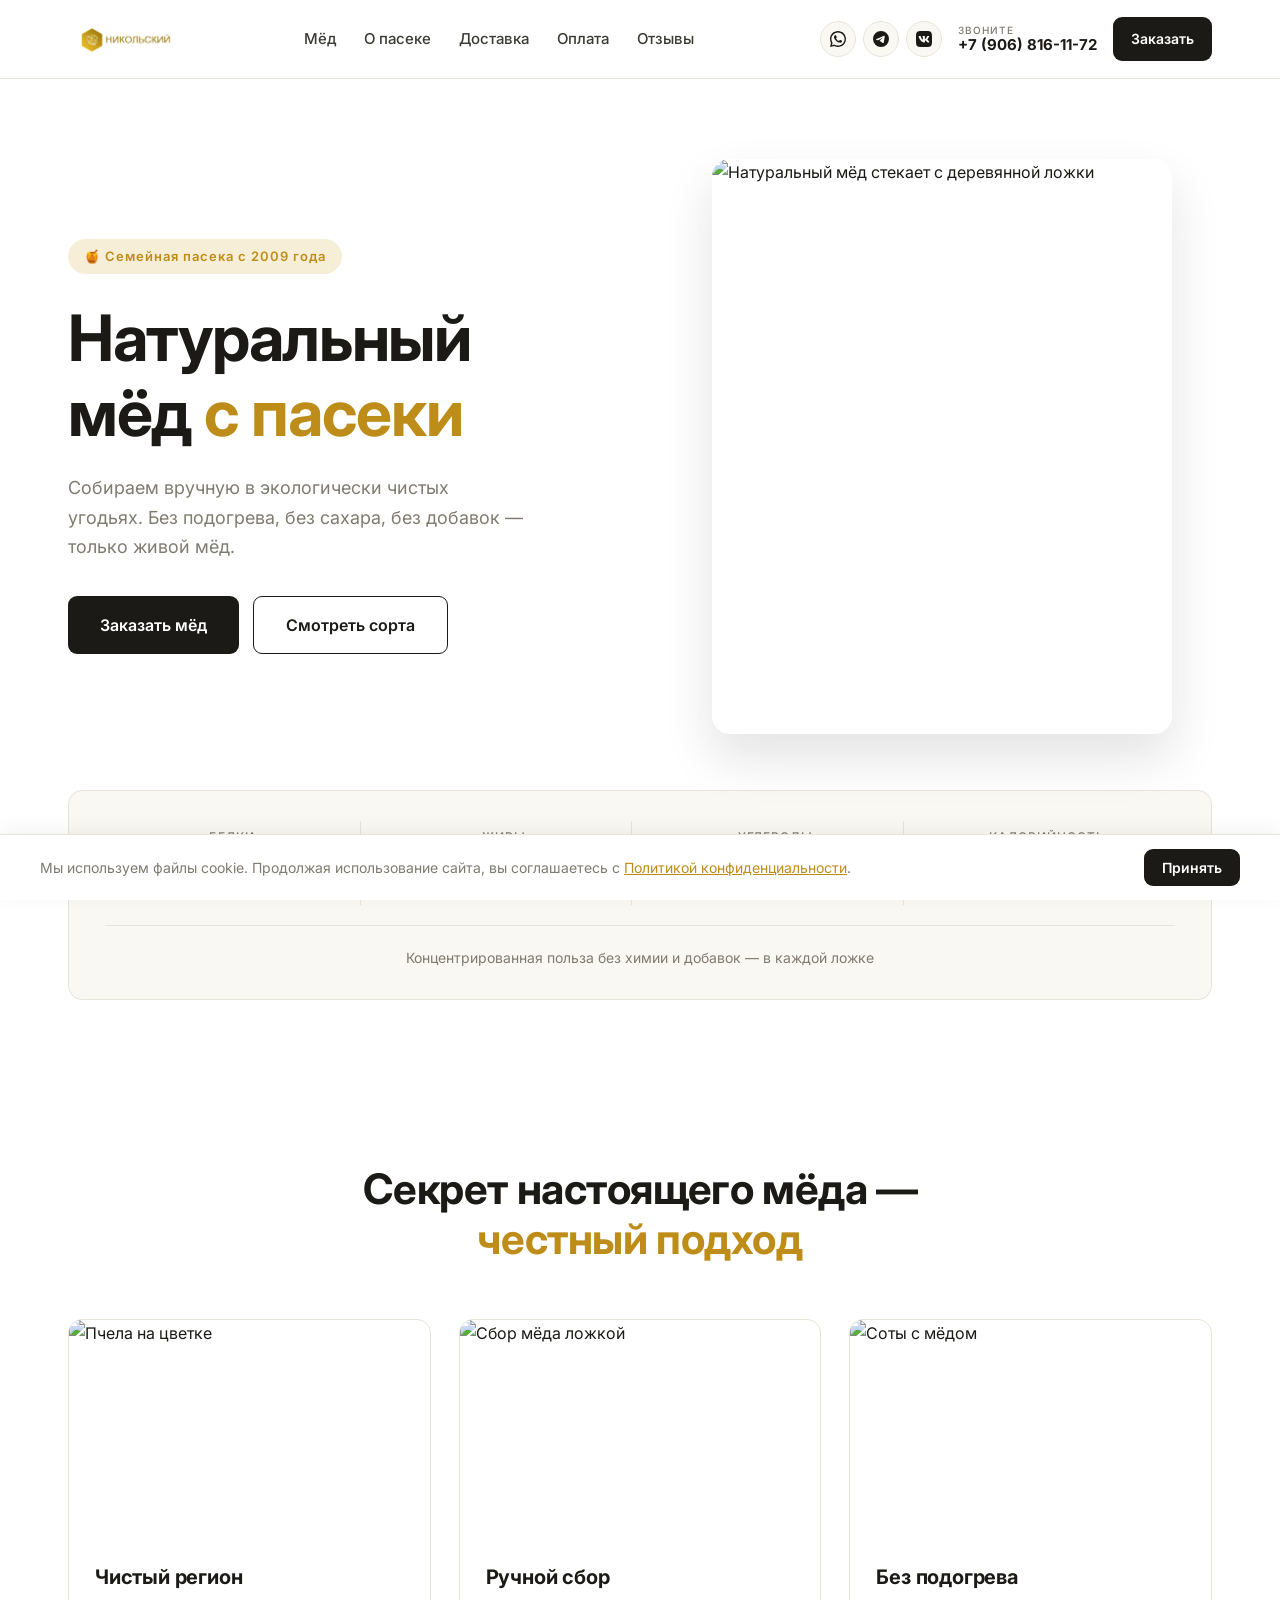
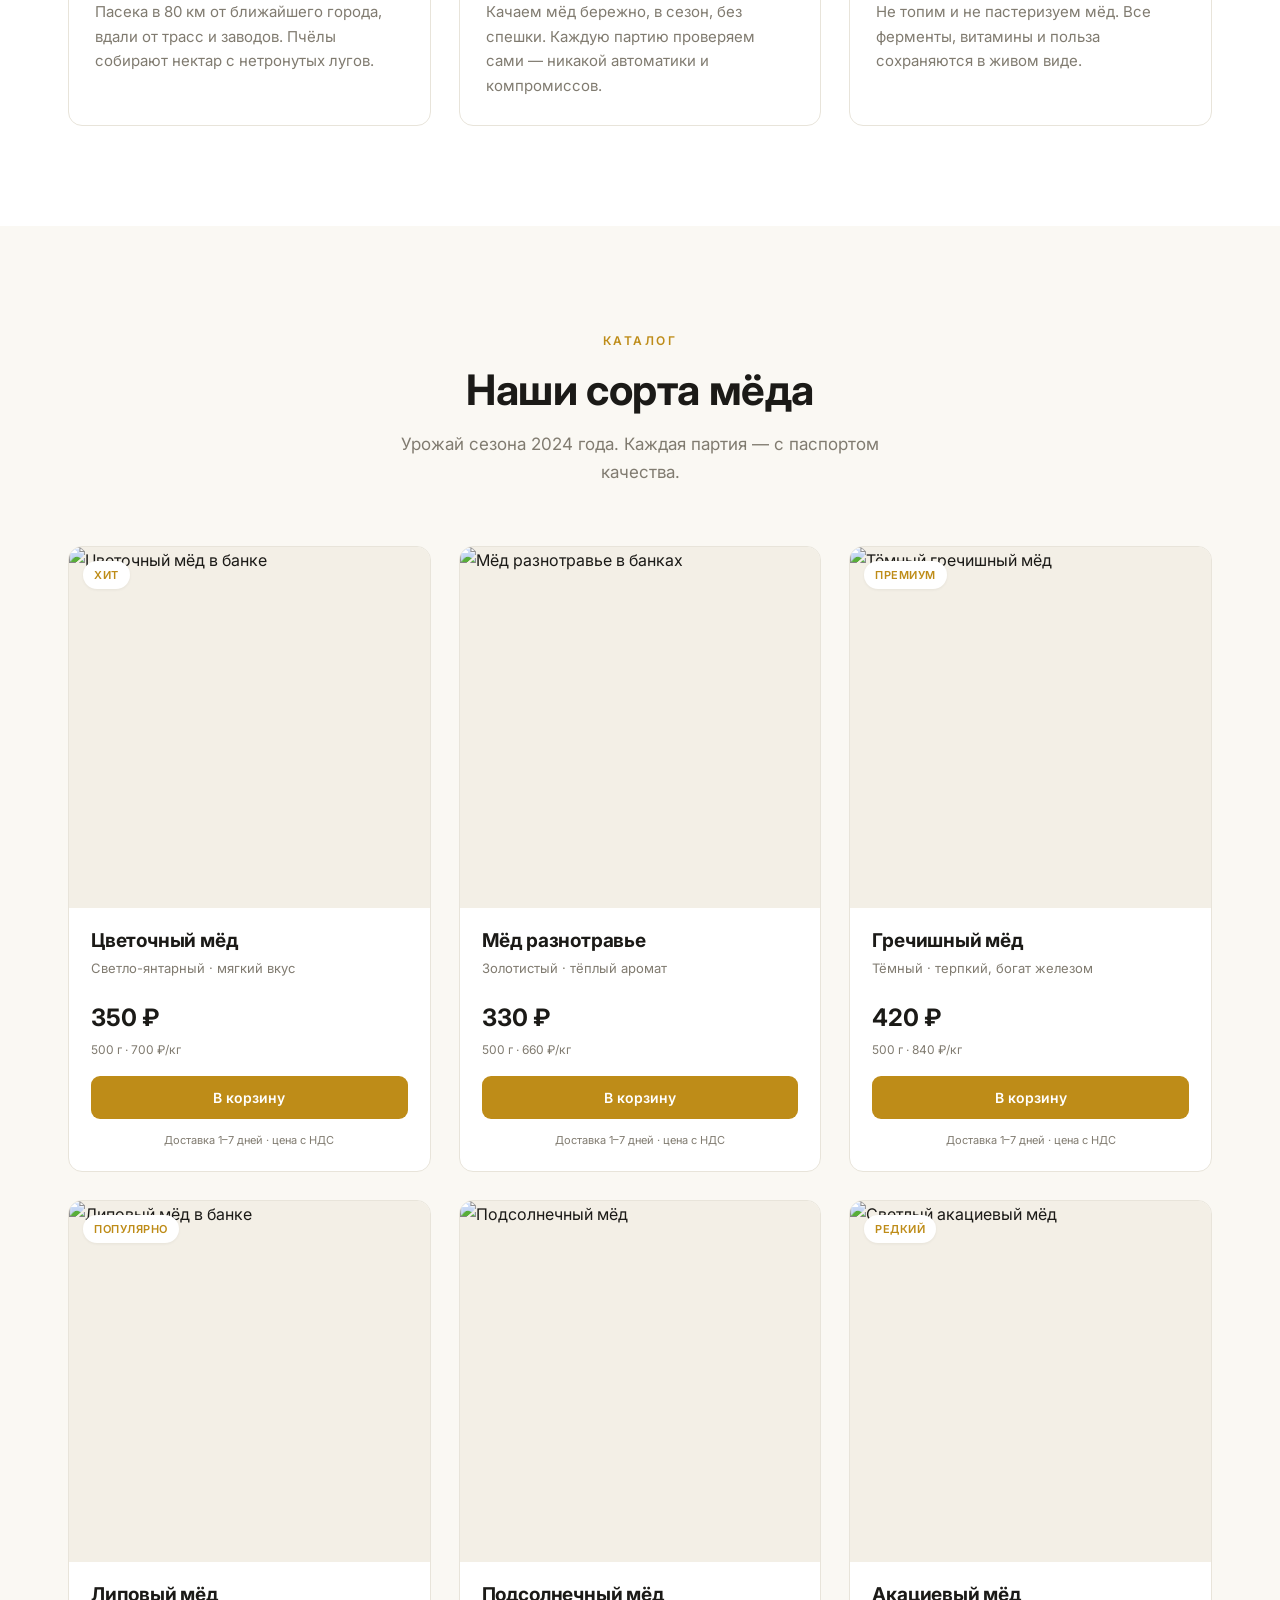
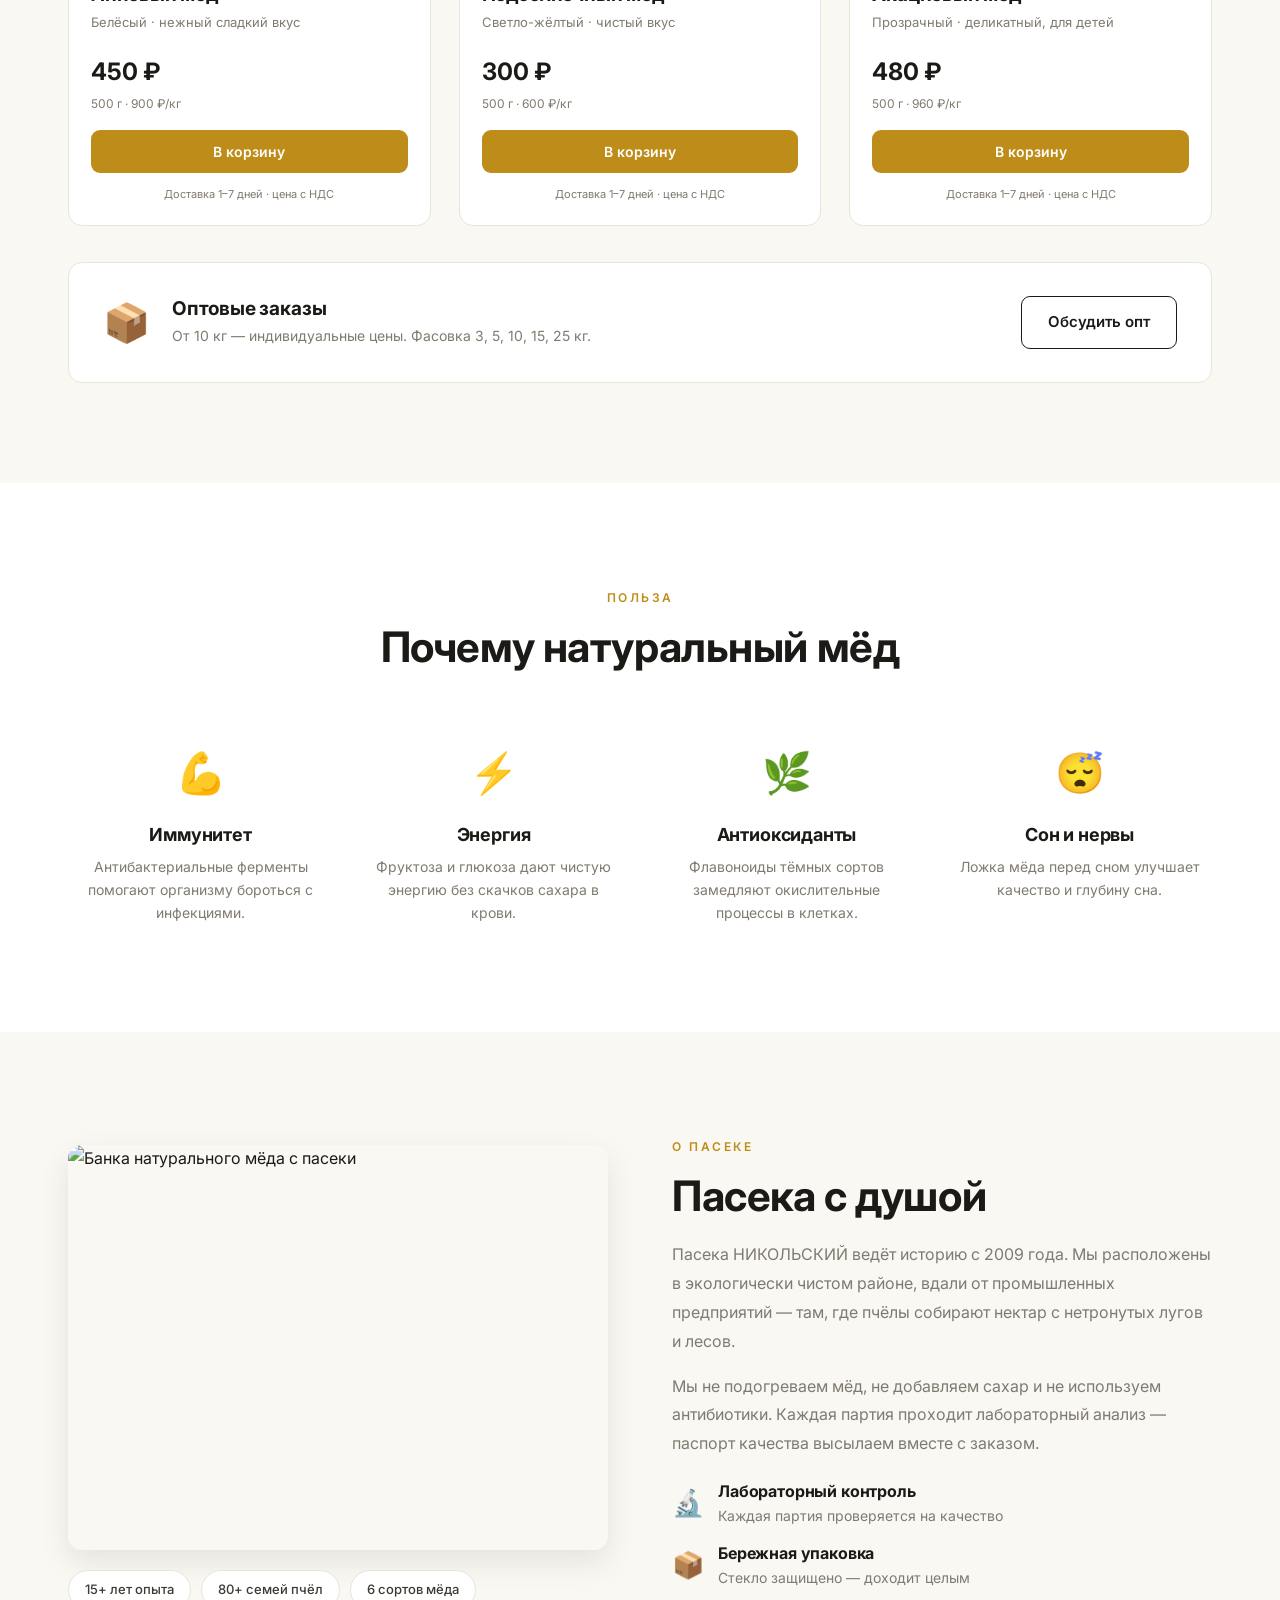
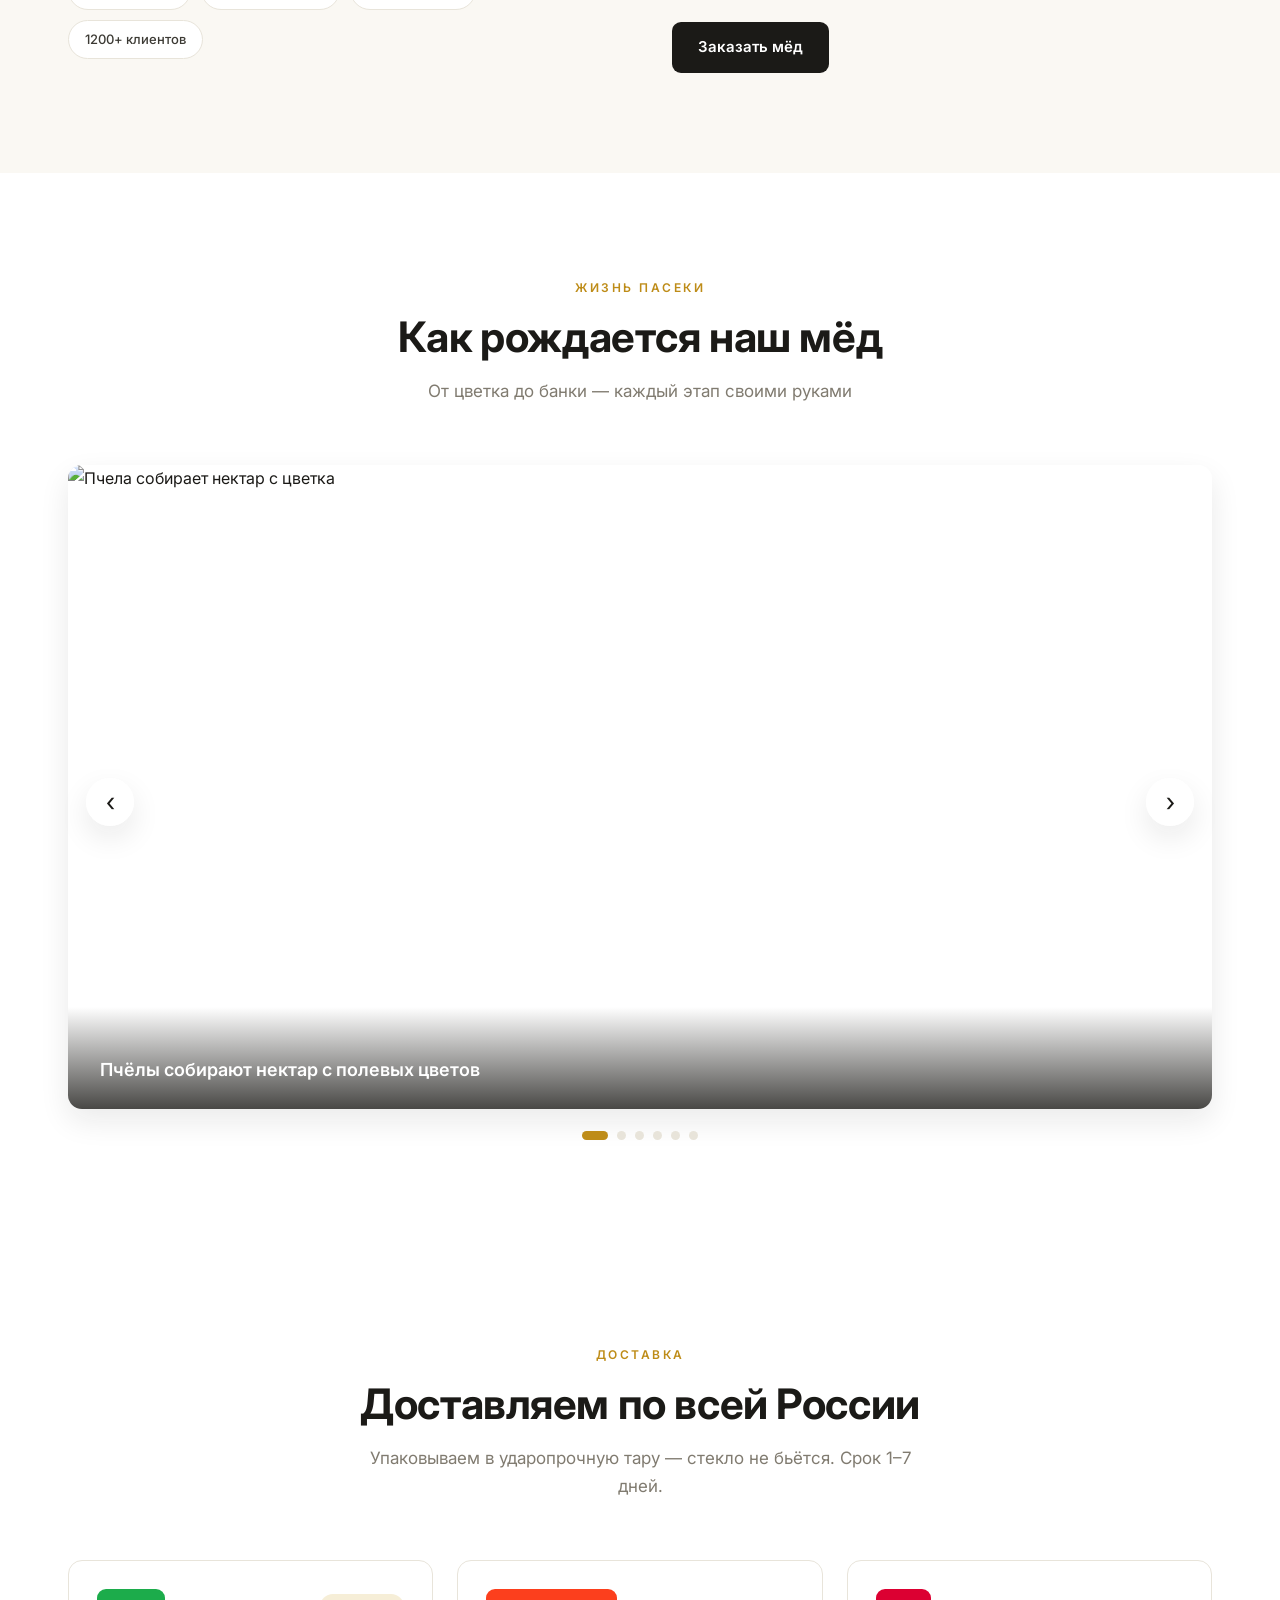
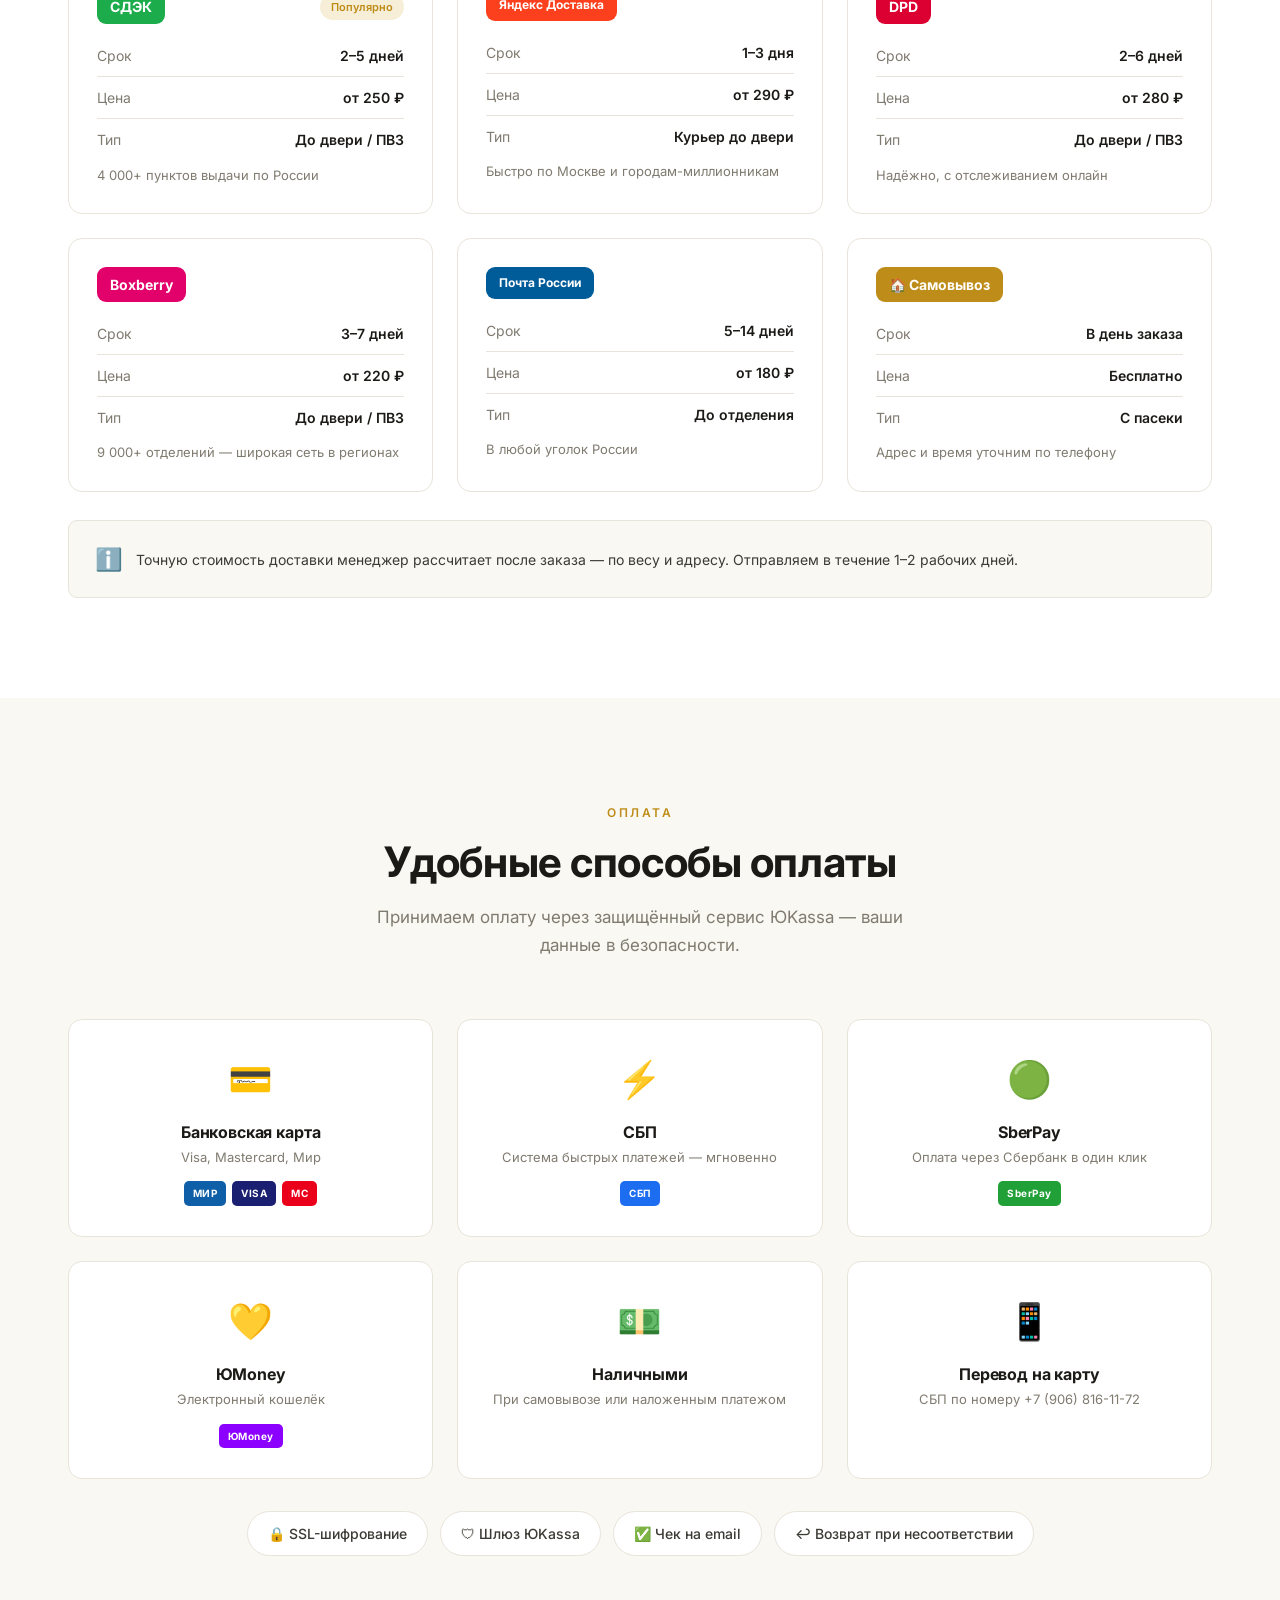
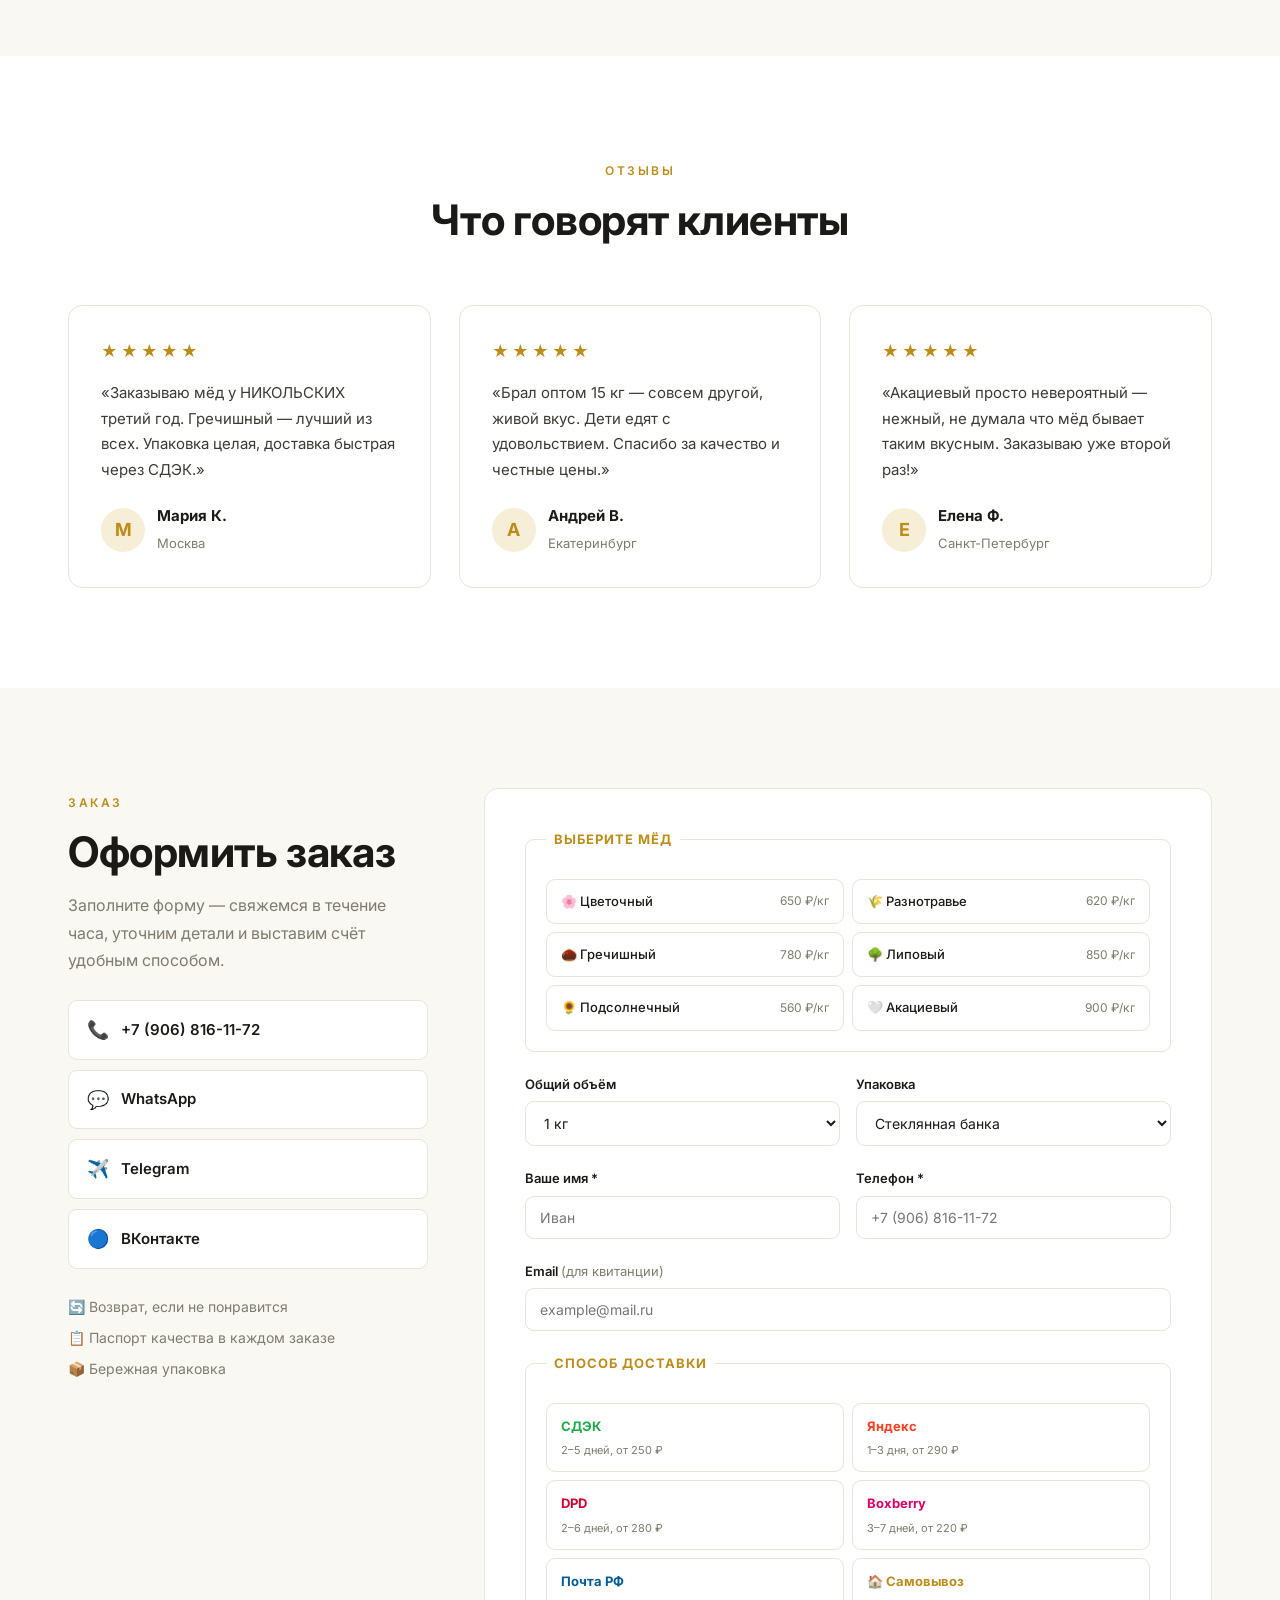
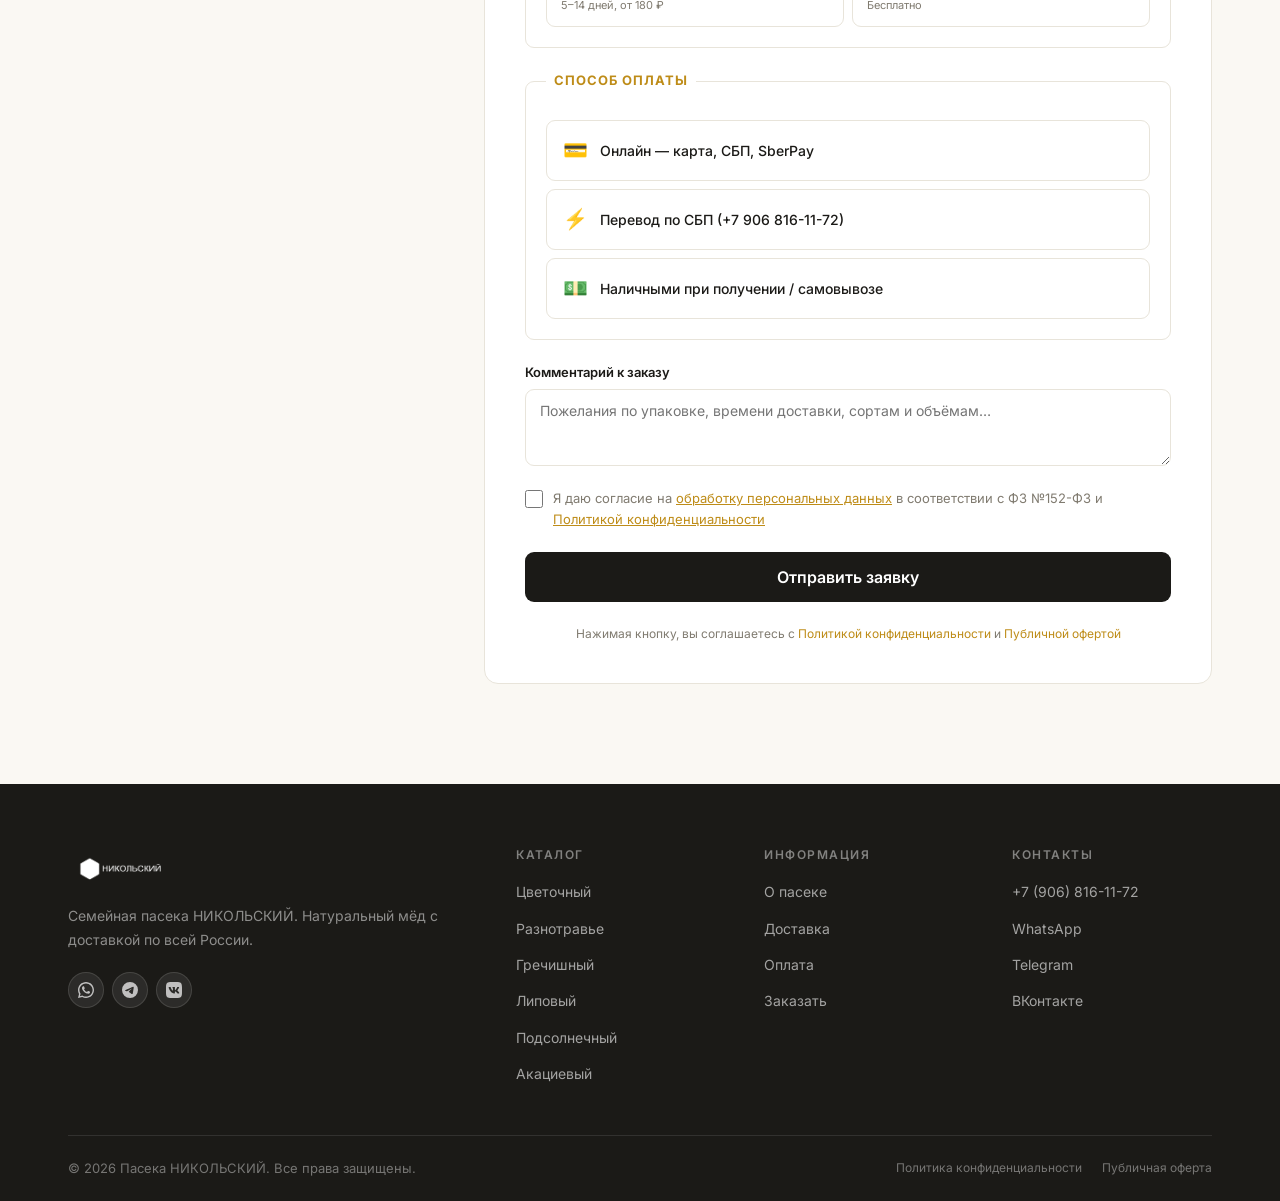
==== commit 8a5f145d: "Добавлен слайдер «Жизнь пасеки» с фото пчёл - Секция-карусель: пчёлы на цветах, ульи, пасека - Подпи" ====
--- a/index.html
+++ b/index.html
@@ -343,6 +343,51 @@
     </div>
   </section>
 
+  <!-- ═══ ГАЛЕРЕЯ / СЛАЙДЕР ═══ -->
+  <section class="gallery" id="gallery">
+    <div class="container">
+      <div class="section-head">
+        <span class="section-tag">Жизнь пасеки</span>
+        <h2 class="section-title">Как рождается наш мёд</h2>
+        <p class="section-sub">От цветка до банки — каждый этап своими руками</p>
+      </div>
+
+      <div class="slider" id="slider">
+        <div class="slider__viewport">
+          <div class="slider__track" id="sliderTrack">
+            <div class="slide">
+              <img src="https://images.pexels.com/photos/14287333/pexels-photo-14287333.jpeg?auto=compress&cs=tinysrgb&w=1200&h=680&fit=crop" alt="Пчела собирает нектар с цветка" loading="lazy" />
+              <div class="slide__cap">Пчёлы собирают нектар с полевых цветов</div>
+            </div>
+            <div class="slide">
+              <img src="https://images.pexels.com/photos/29393660/pexels-photo-29393660.jpeg?auto=compress&cs=tinysrgb&w=1200&h=680&fit=crop" alt="Пчела на луговом цветке" loading="lazy" />
+              <div class="slide__cap">Опыляют луговые и полевые травы</div>
+            </div>
+            <div class="slide">
+              <img src="https://images.pexels.com/photos/17737840/pexels-photo-17737840.jpeg?auto=compress&cs=tinysrgb&w=1200&h=680&fit=crop" alt="Пчела на жёлтом цветке" loading="lazy" />
+              <div class="slide__cap">Каждый вылет пчелы — это будущий мёд</div>
+            </div>
+            <div class="slide">
+              <img src="https://images.pexels.com/photos/13044292/pexels-photo-13044292.jpeg?auto=compress&cs=tinysrgb&w=1200&h=680&fit=crop" alt="Пчела на розовом цветке" loading="lazy" />
+              <div class="slide__cap">Вокруг пасеки — чистые цветущие луга</div>
+            </div>
+            <div class="slide">
+              <img src="https://images.pexels.com/photos/17543926/pexels-photo-17543926.jpeg?auto=compress&cs=tinysrgb&w=1200&h=680&fit=crop" alt="Ульи на пасеке" loading="lazy" />
+              <div class="slide__cap">Наши ульи в экологически чистом поле</div>
+            </div>
+            <div class="slide">
+              <img src="https://images.pexels.com/photos/14022964/pexels-photo-14022964.jpeg?auto=compress&cs=tinysrgb&w=1200&h=680&fit=crop" alt="Пасека в поле" loading="lazy" />
+              <div class="slide__cap">Пасека вдали от города и трасс</div>
+            </div>
+          </div>
+        </div>
+        <button class="slider__arrow slider__arrow--prev" id="slidePrev" aria-label="Предыдущее фото">‹</button>
+        <button class="slider__arrow slider__arrow--next" id="slideNext" aria-label="Следующее фото">›</button>
+        <div class="slider__dots" id="sliderDots"></div>
+      </div>
+    </div>
+  </section>
+
   <!-- ═══ DELIVERY ═══ -->
   <section class="delivery" id="delivery">
     <div class="container">
--- a/style.css
+++ b/style.css
@@ -221,6 +221,37 @@
 .about-feature span { font-size: 26px; flex-shrink: 0; }
 .about-feature h4 { font-size: 16px; font-weight: 700; color: var(--ink); margin-bottom: 2px; }
 .about-feature p { font-size: 14px; color: var(--muted); margin: 0; }
+
+/* ─── ГАЛЕРЕЯ / СЛАЙДЕР ─── */
+.gallery { padding: 100px 0; background: var(--bg); }
+.slider { position: relative; }
+.slider__viewport { overflow: hidden; border-radius: var(--r); box-shadow: var(--shadow-md); }
+.slider__track { display: flex; transition: transform 0.55s cubic-bezier(.4,.0,.2,1); }
+.slide { position: relative; min-width: 100%; }
+.slide img { width: 100%; aspect-ratio: 16 / 9; object-fit: cover; display: block; }
+.slide__cap {
+  position: absolute; left: 0; right: 0; bottom: 0;
+  padding: 48px 32px 24px;
+  background: linear-gradient(to top, rgba(27,26,23,0.8), transparent);
+  color: var(--white); font-size: 18px; font-weight: 600;
+}
+.slider__arrow {
+  position: absolute; top: 50%; transform: translateY(-50%);
+  width: 48px; height: 48px; border-radius: 50%;
+  background: rgba(255,255,255,0.92); color: var(--ink);
+  font-size: 26px; line-height: 1; font-weight: 400;
+  display: flex; align-items: center; justify-content: center;
+  box-shadow: var(--shadow-md); transition: all var(--t); z-index: 2;
+}
+.slider__arrow:hover { background: var(--gold); color: var(--white); }
+.slider__arrow--prev { left: 18px; }
+.slider__arrow--next { right: 18px; }
+.slider__dots { display: flex; justify-content: center; gap: 9px; margin-top: 22px; }
+.slider__dots button {
+  width: 9px; height: 9px; border-radius: 50%; background: var(--line);
+  transition: all var(--t); cursor: pointer;
+}
+.slider__dots button.active { background: var(--gold); width: 26px; border-radius: var(--r-pill); }
 
 /* ─── DELIVERY ─── */
 .delivery { padding: 100px 0; background: var(--bg); }
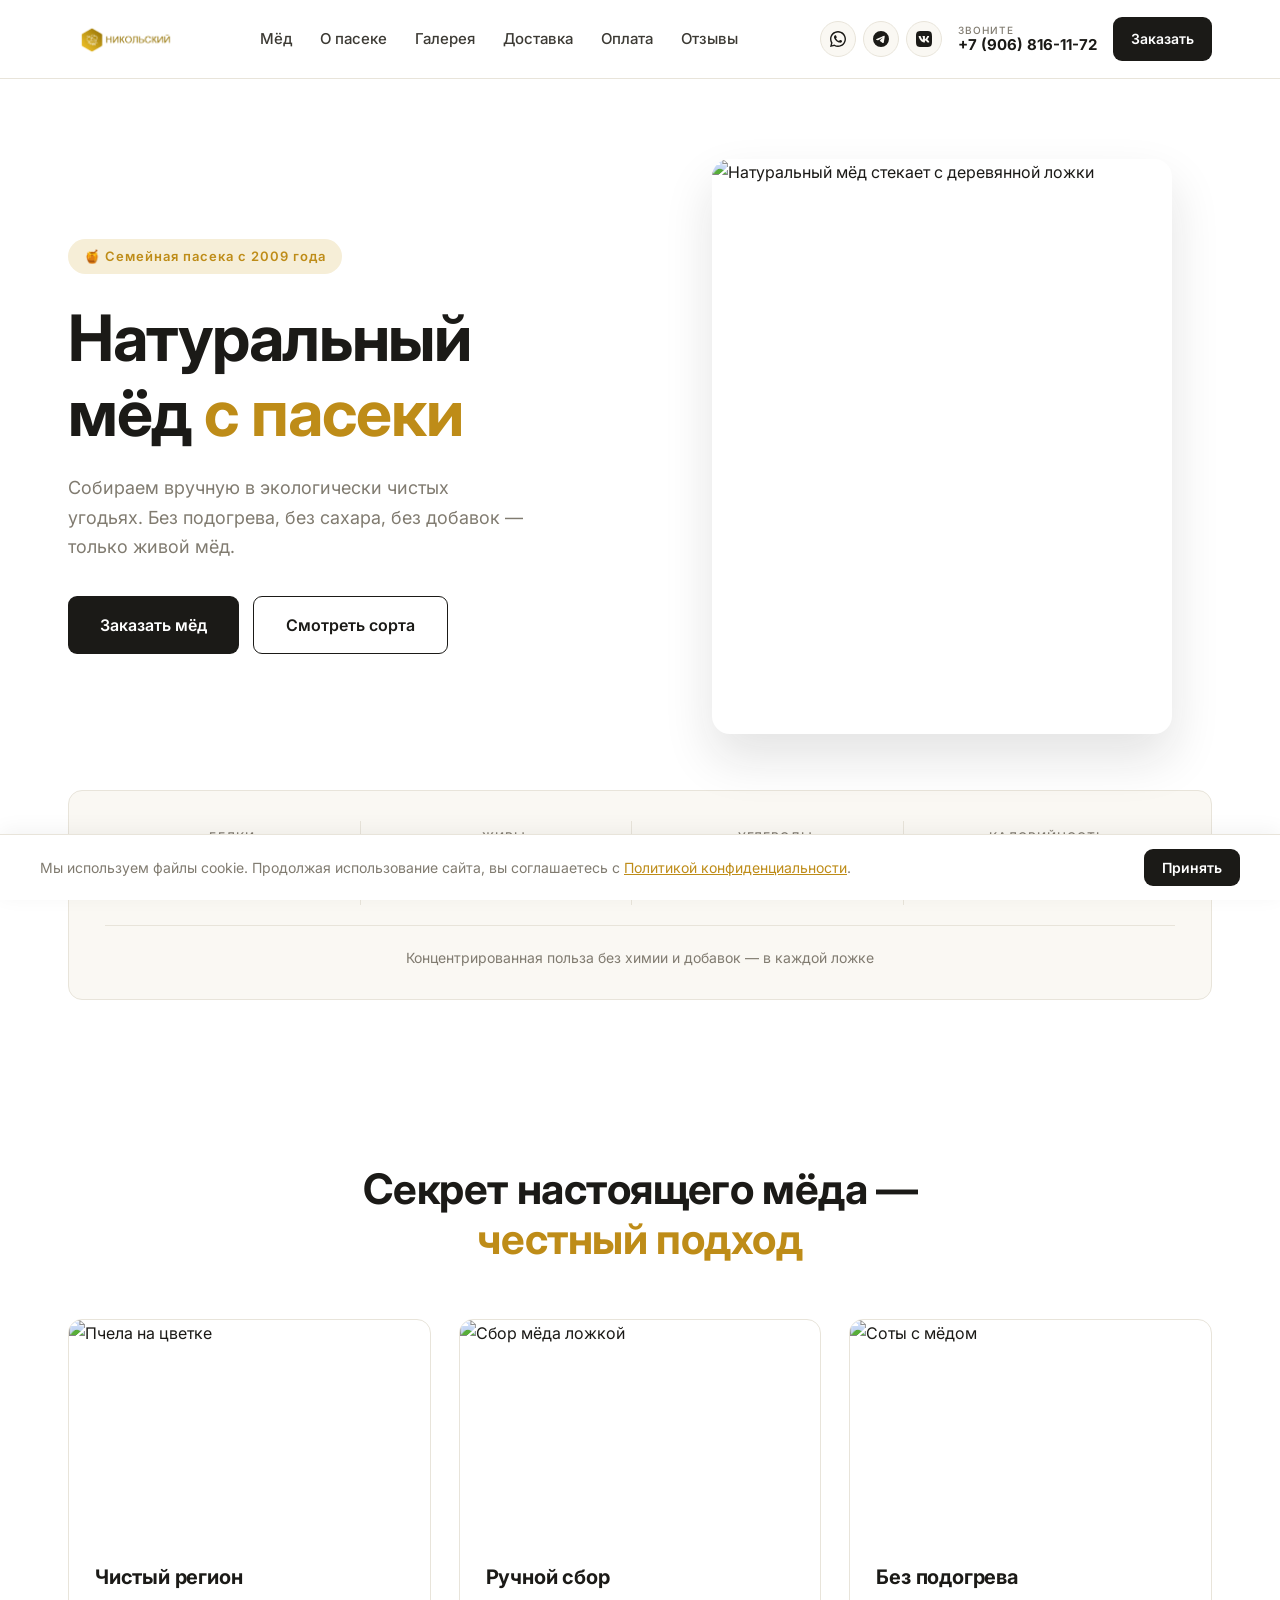
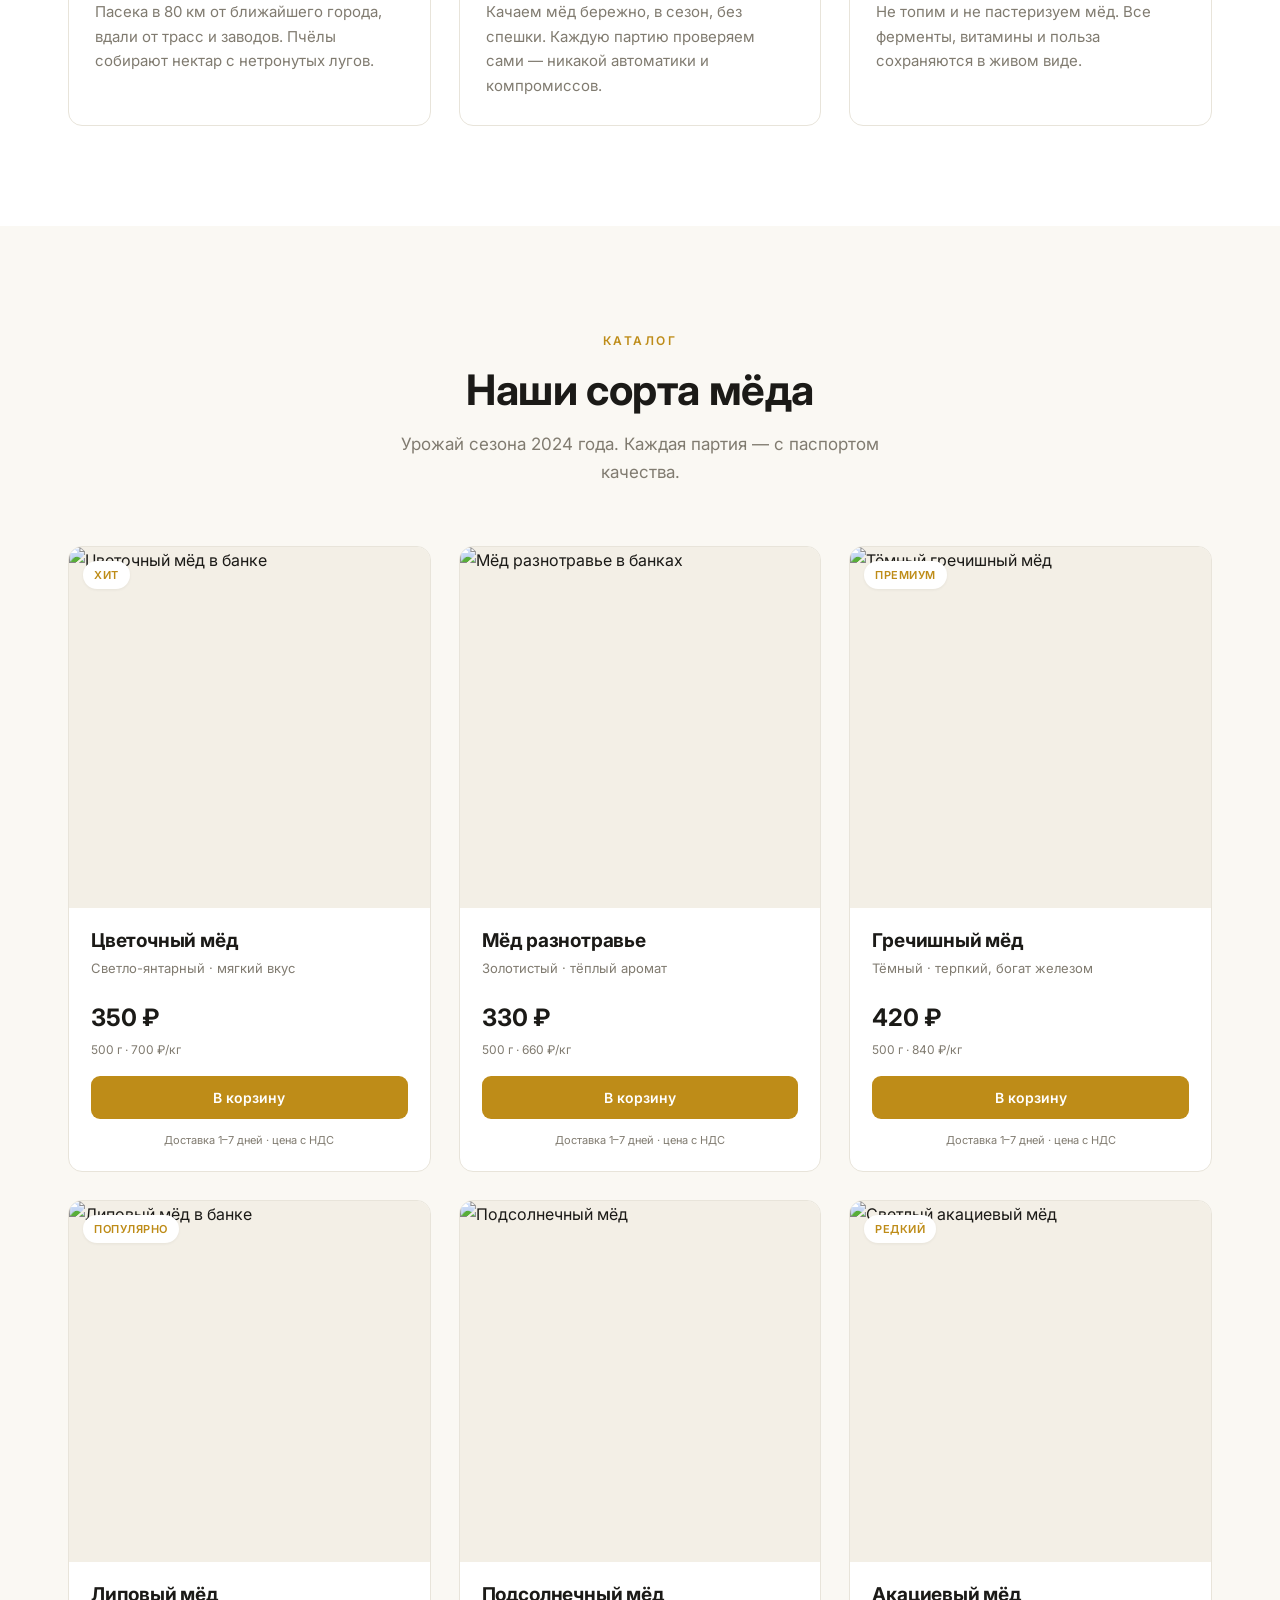
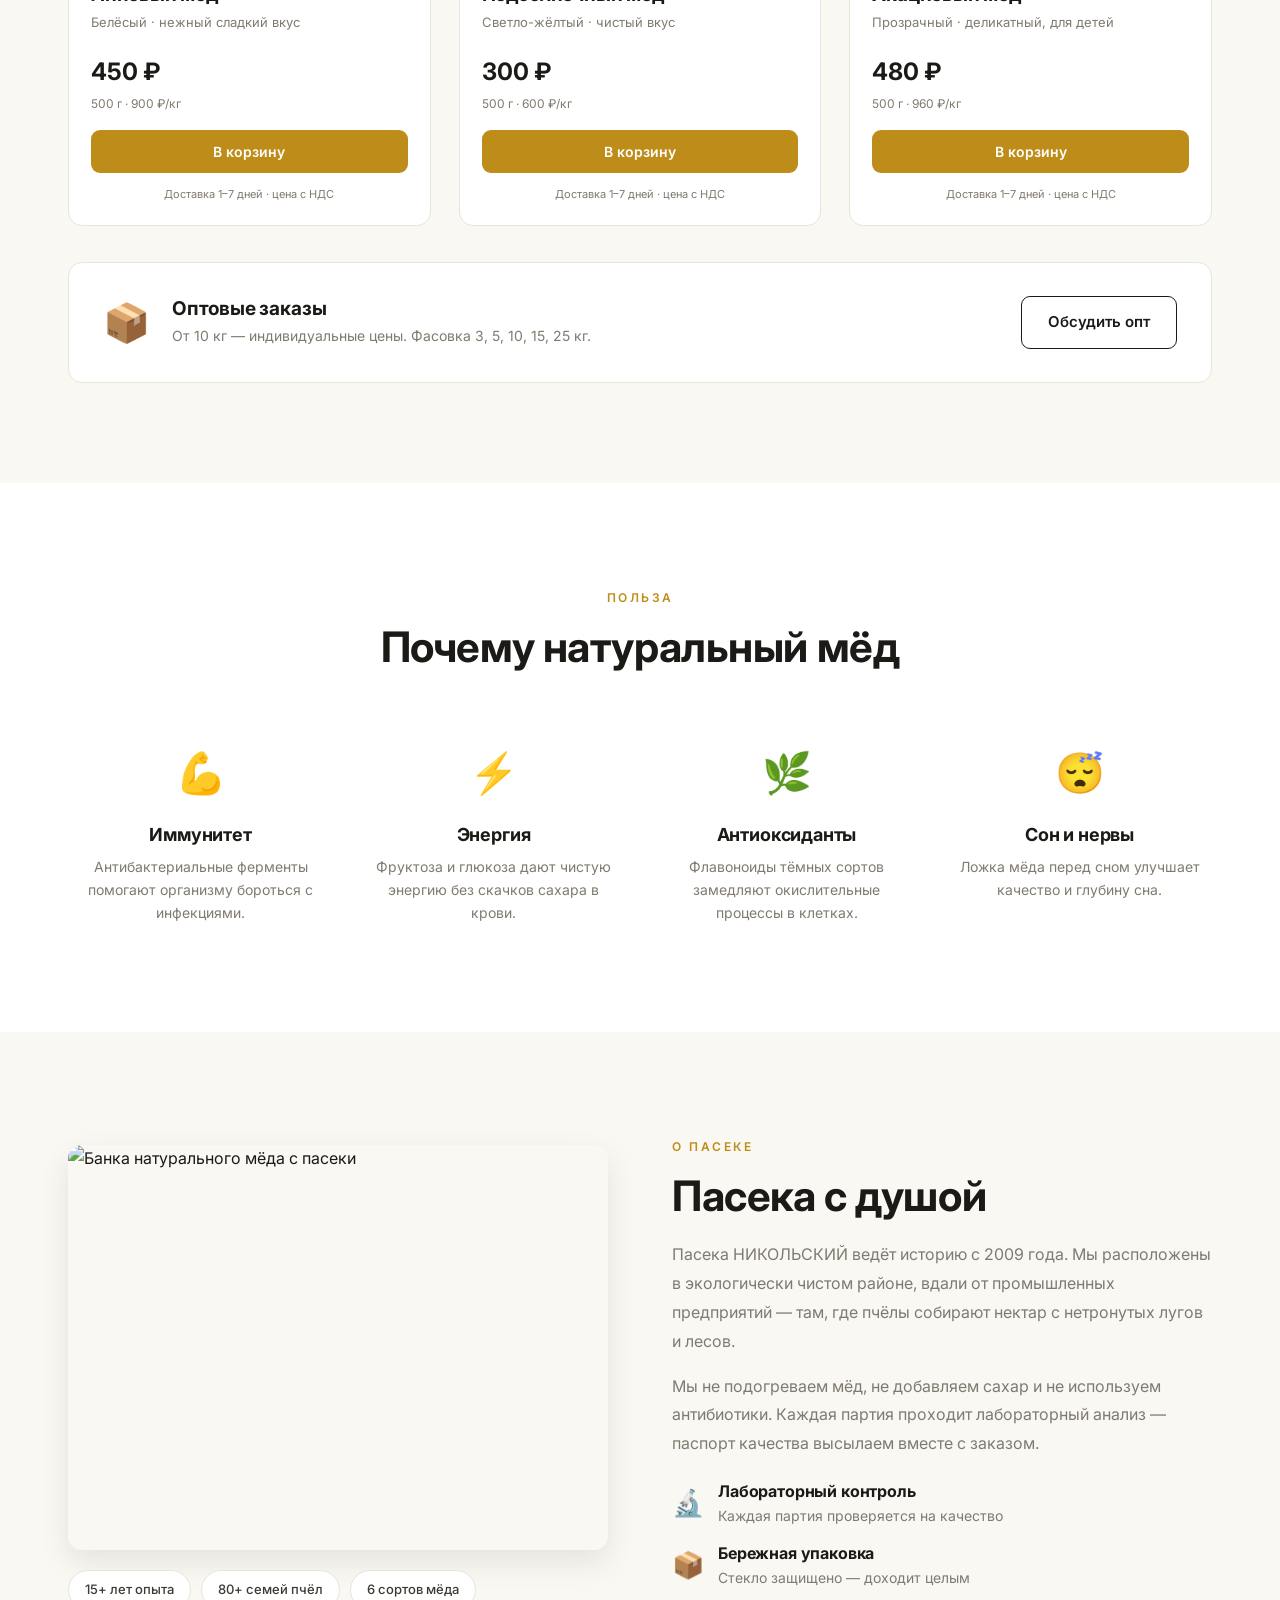
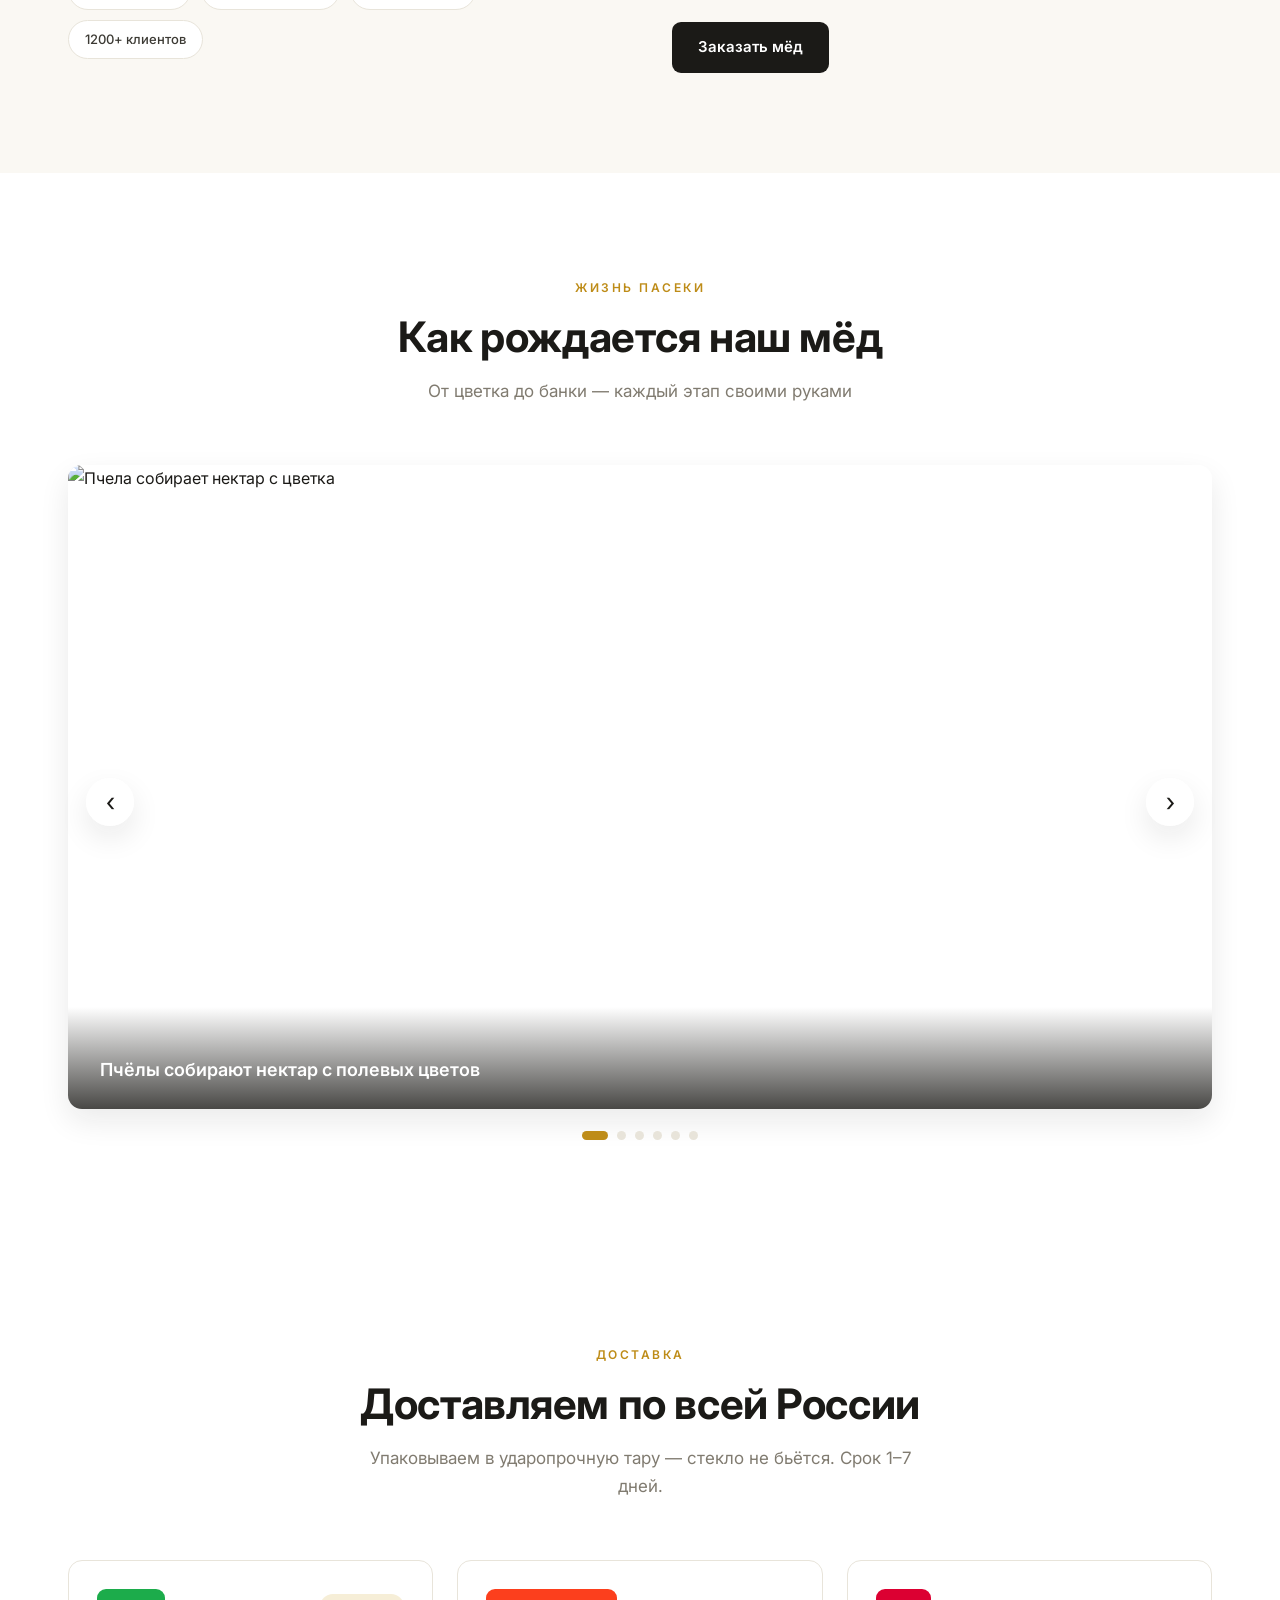
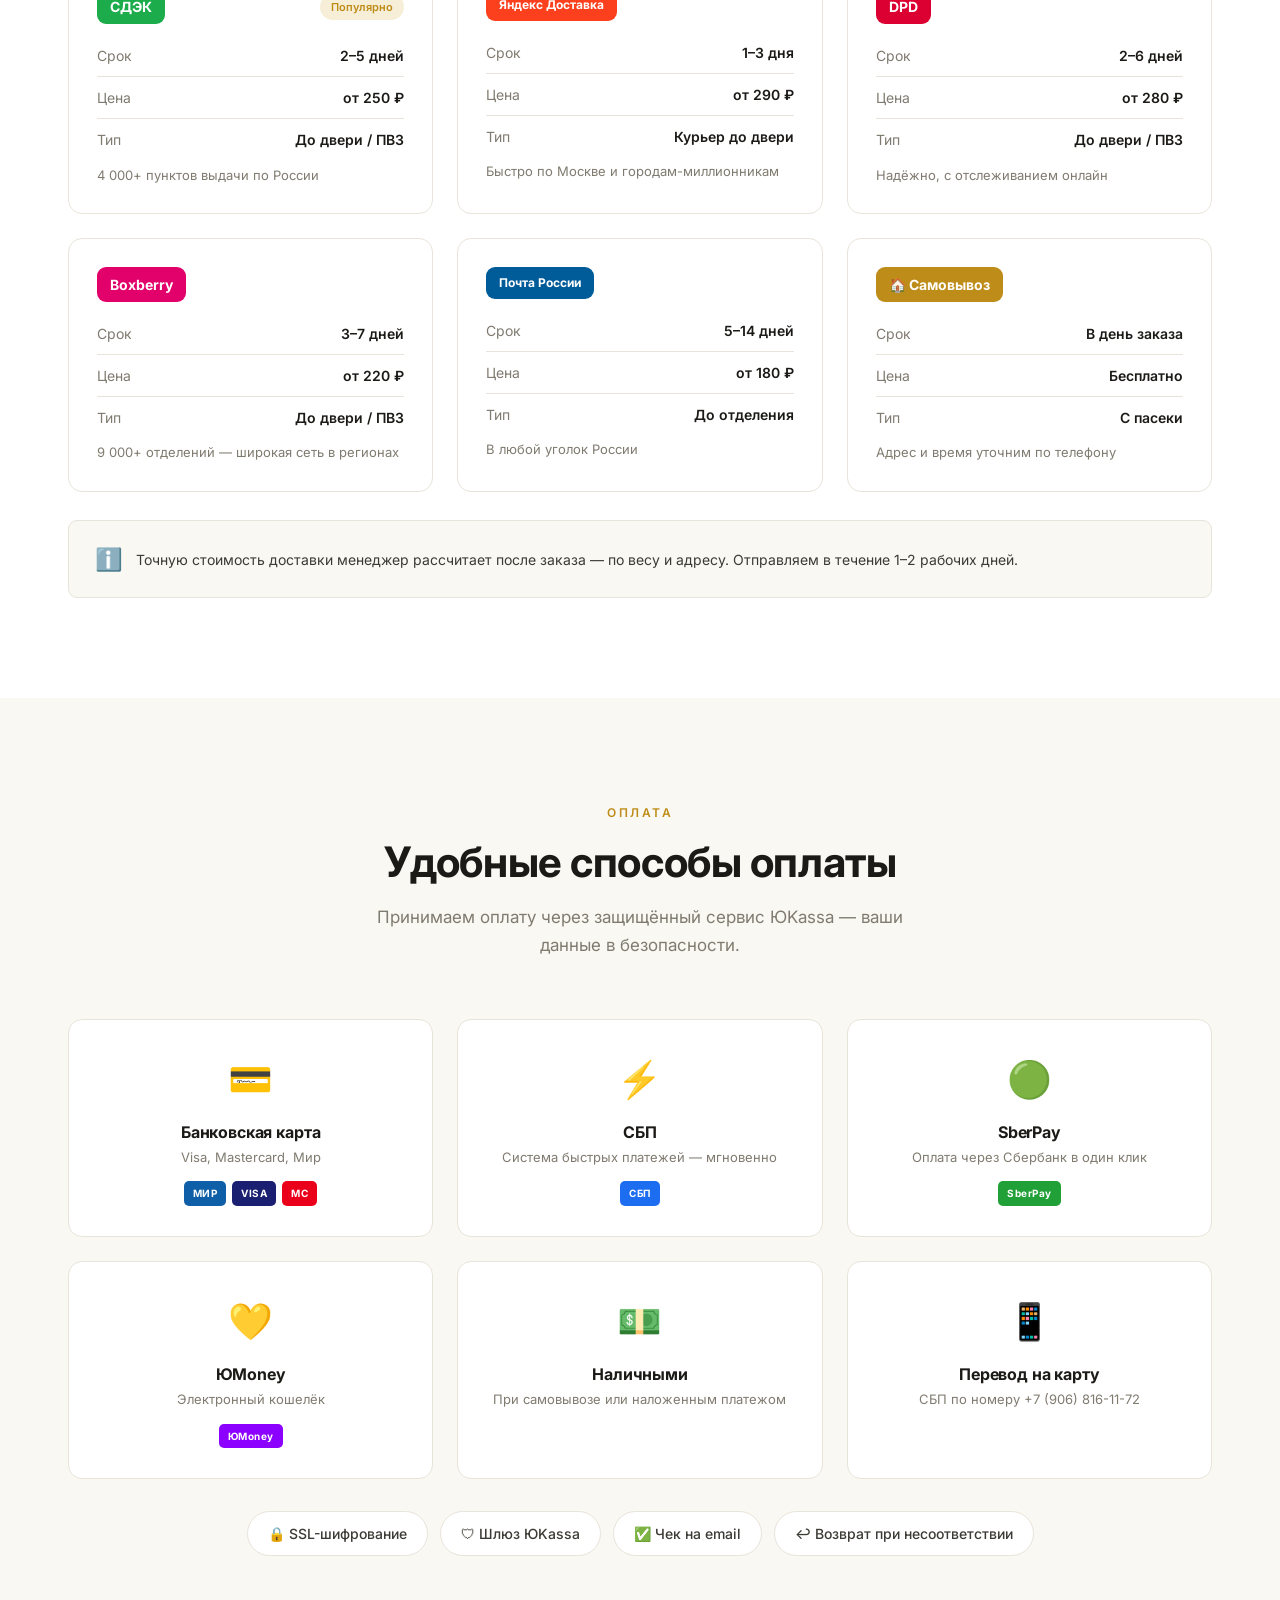
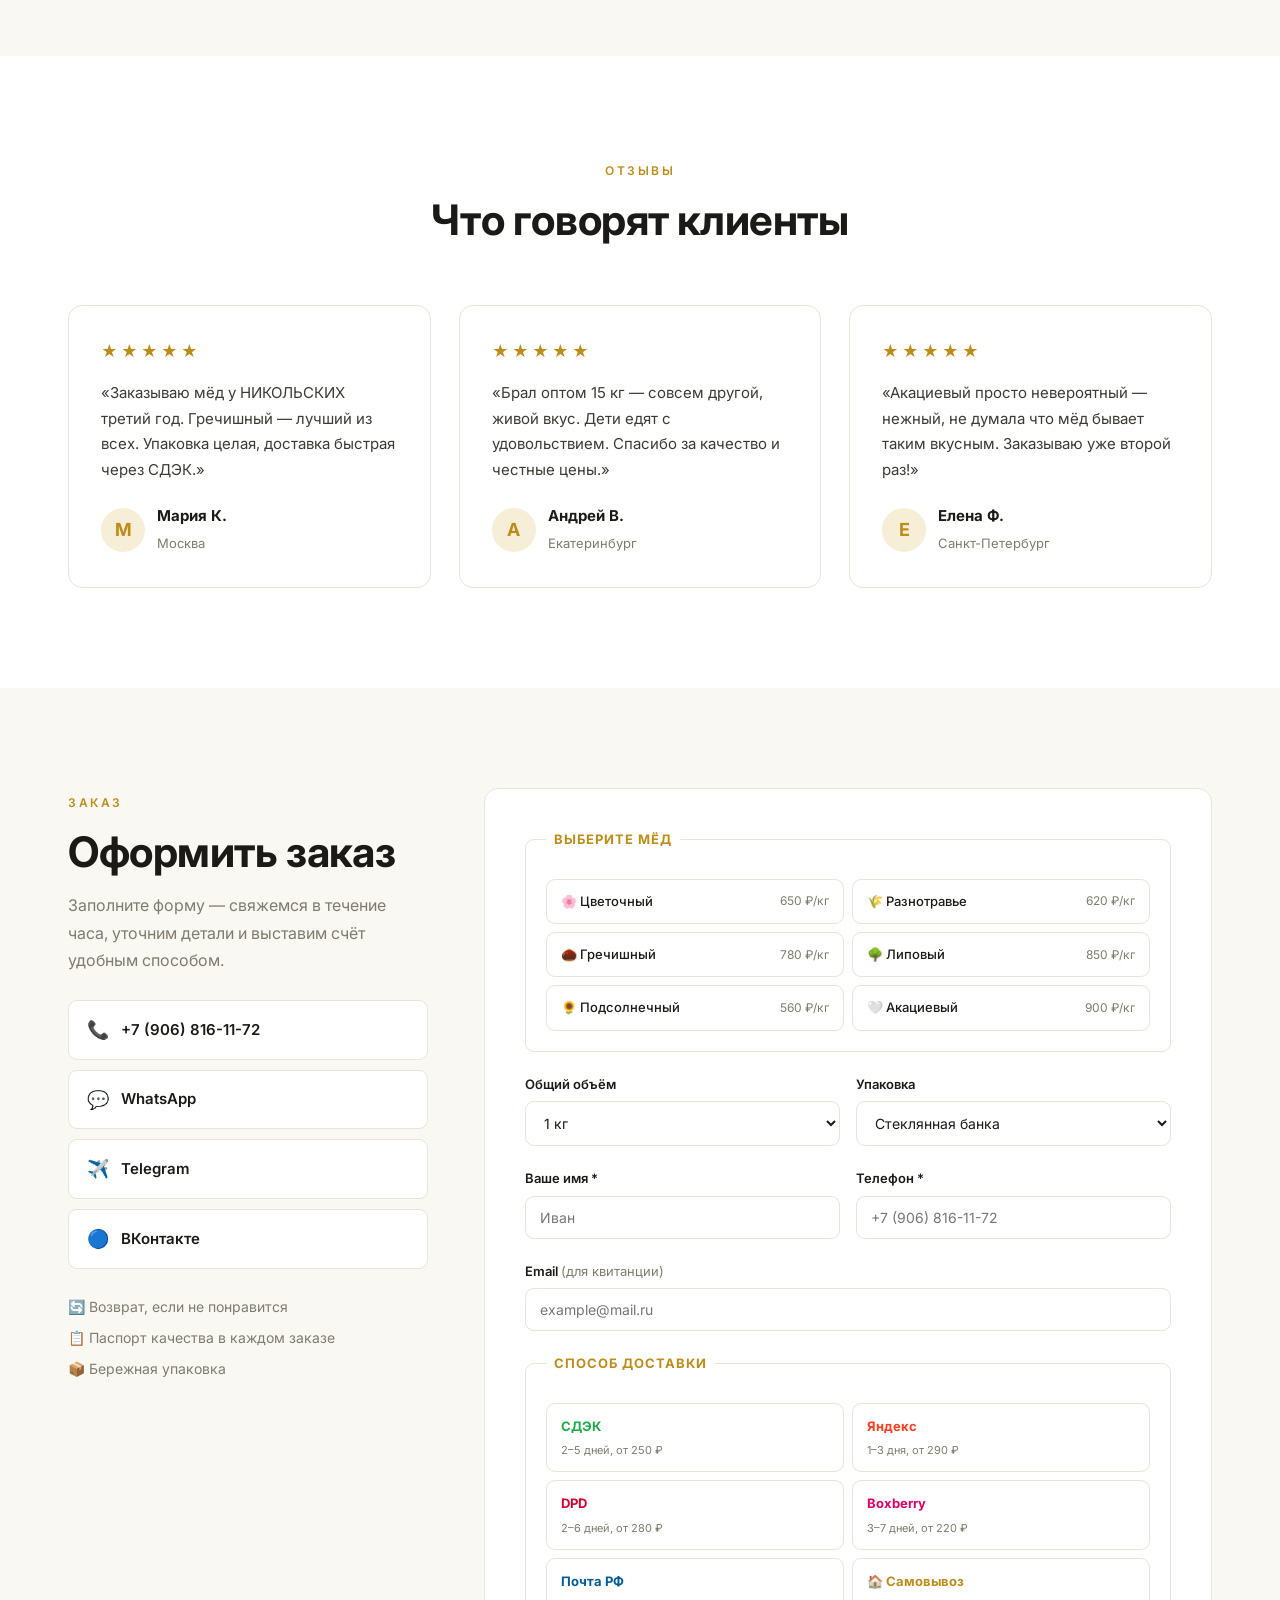
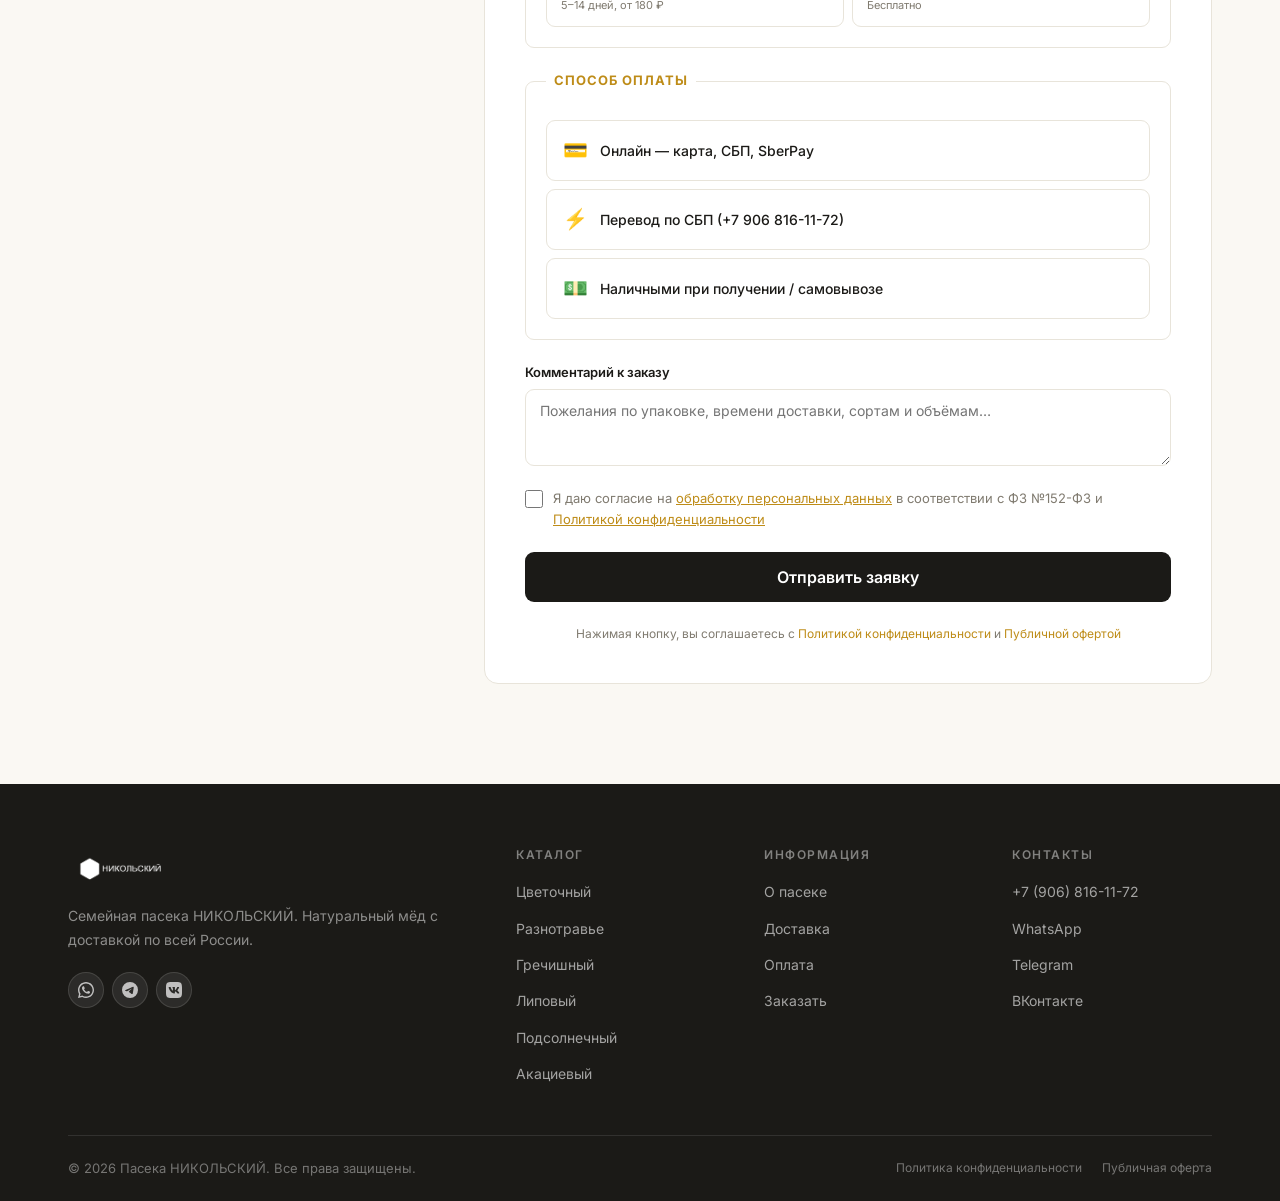
==== commit 0799c5a5: "Добавлен пункт «Галерея» в меню шапки Co-Authored-By: Claude Sonnet 4.6 <noreply@anthropic.com>" ====
--- a/index.html
+++ b/index.html
@@ -30,6 +30,7 @@
       <nav class="nav" id="nav">
         <a href="#products">Мёд</a>
         <a href="#about">О пасеке</a>
+        <a href="#gallery">Галерея</a>
         <a href="#delivery">Доставка</a>
         <a href="#payment">Оплата</a>
         <a href="#reviews">Отзывы</a>
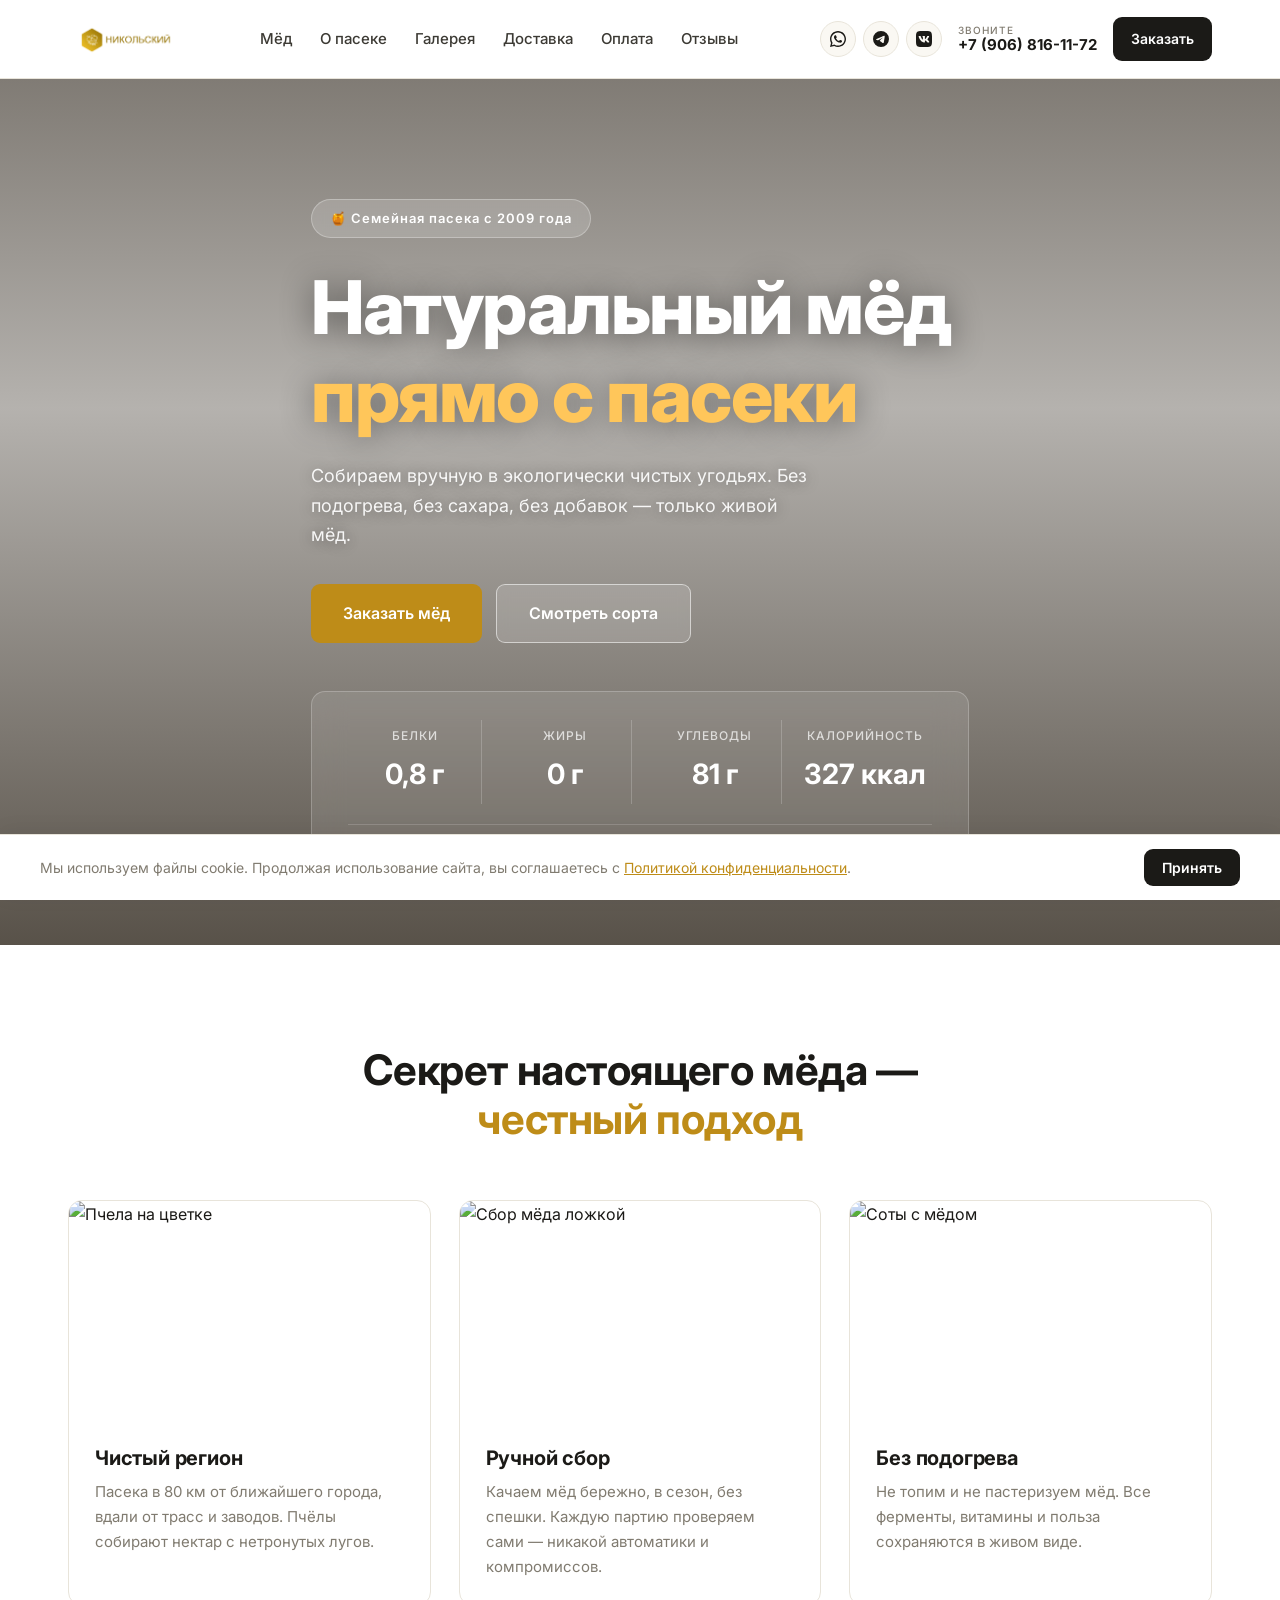
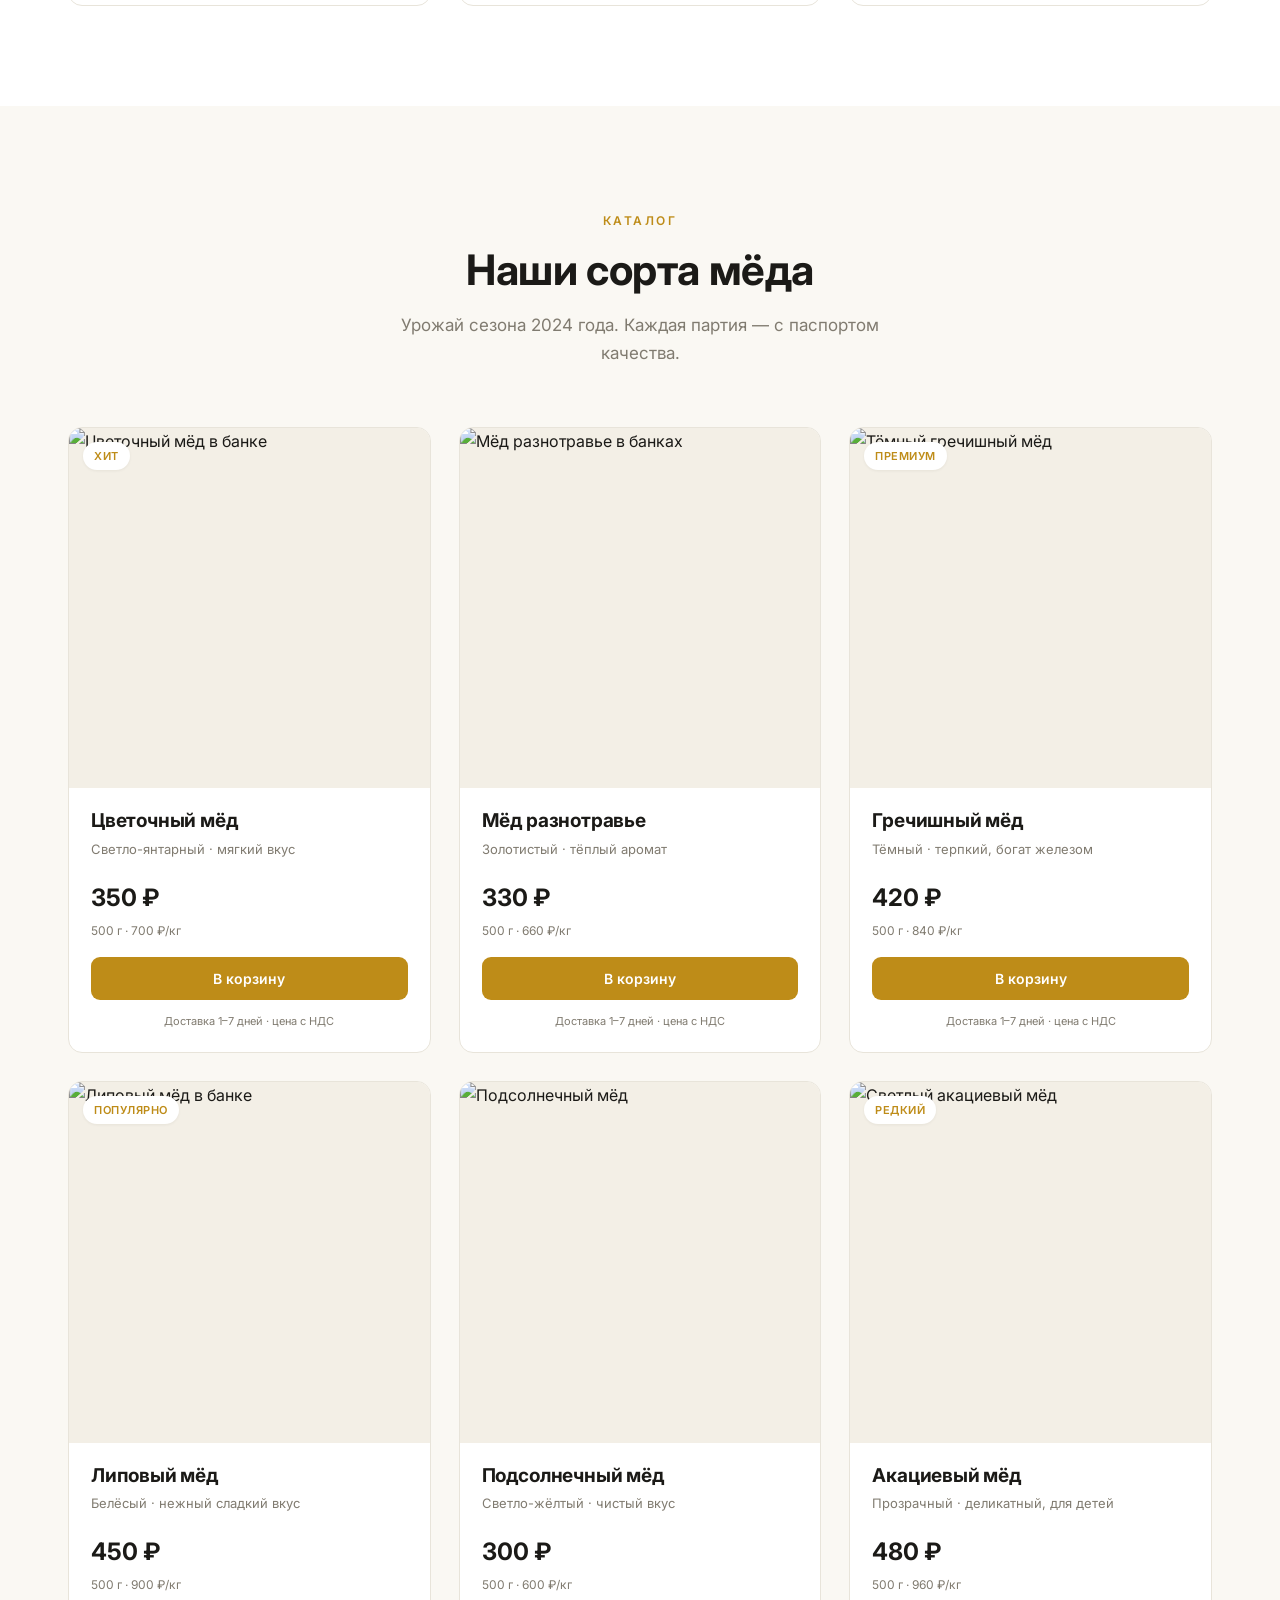
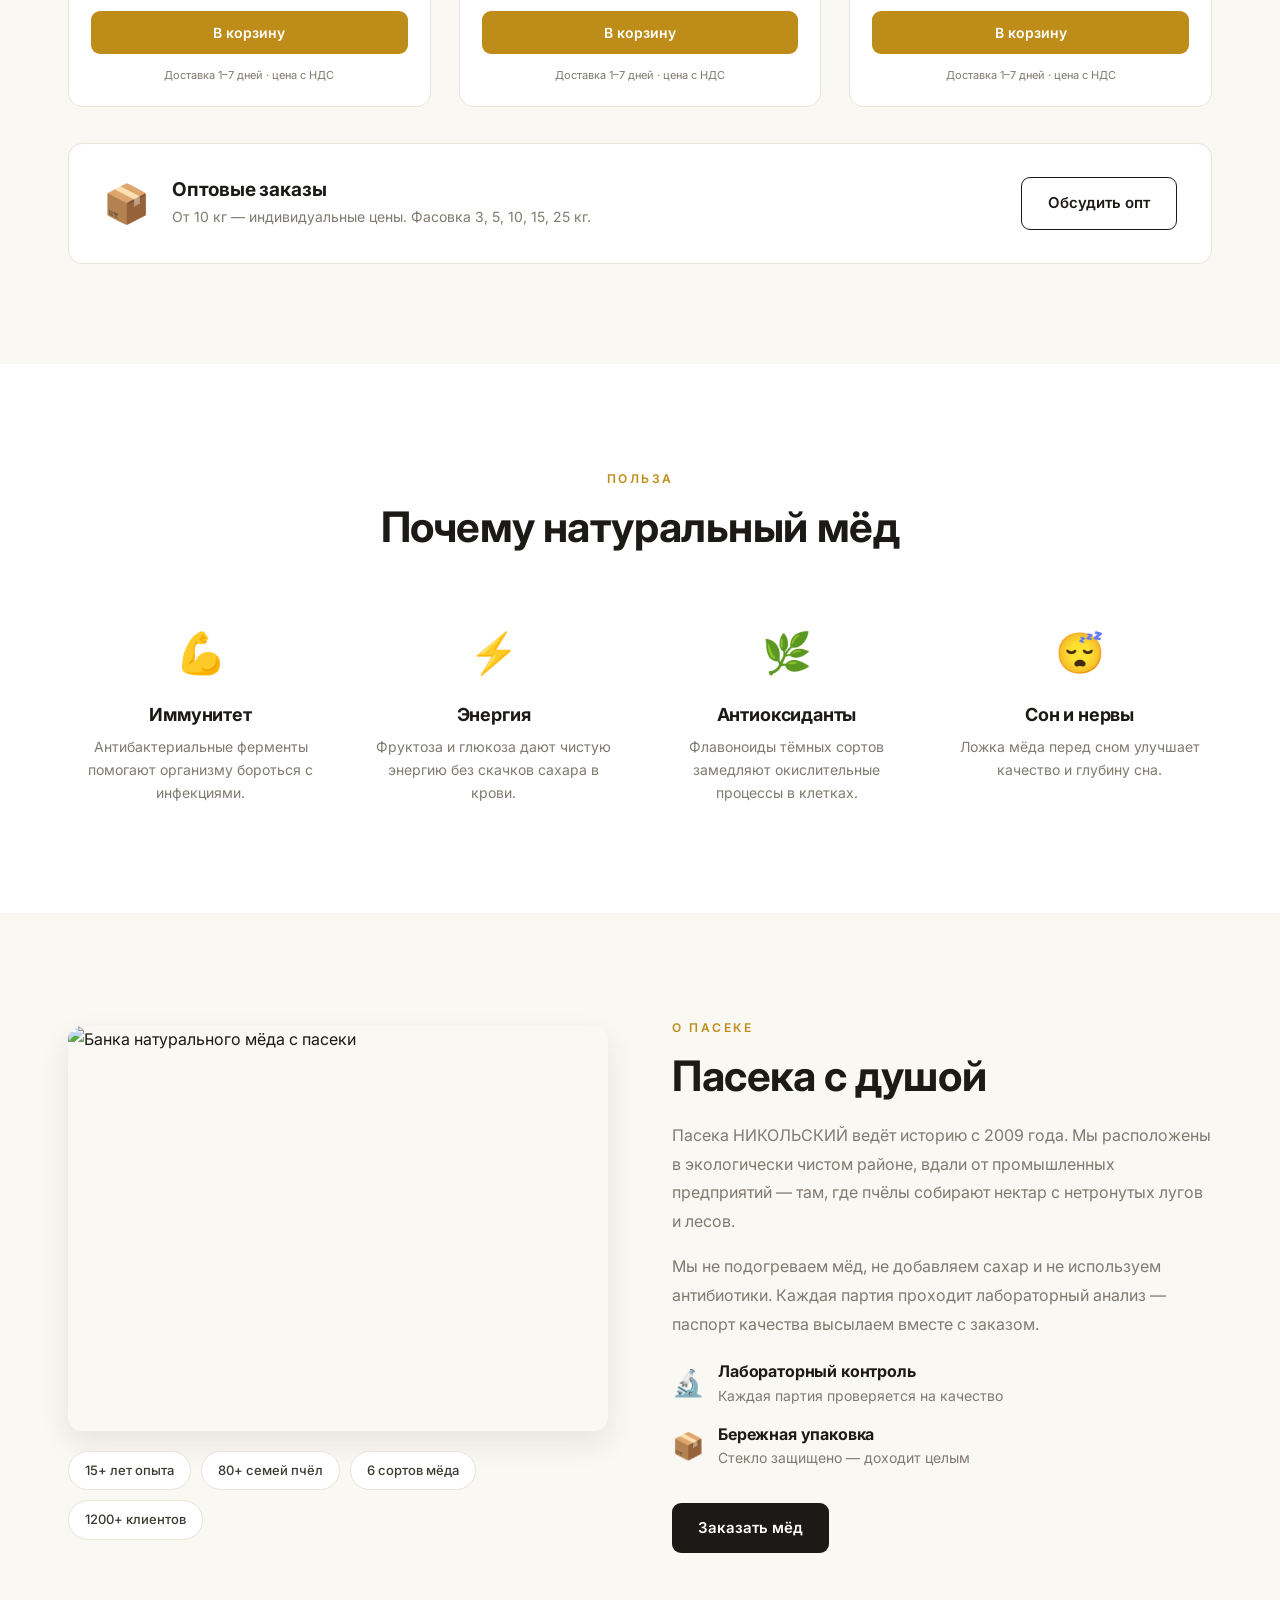
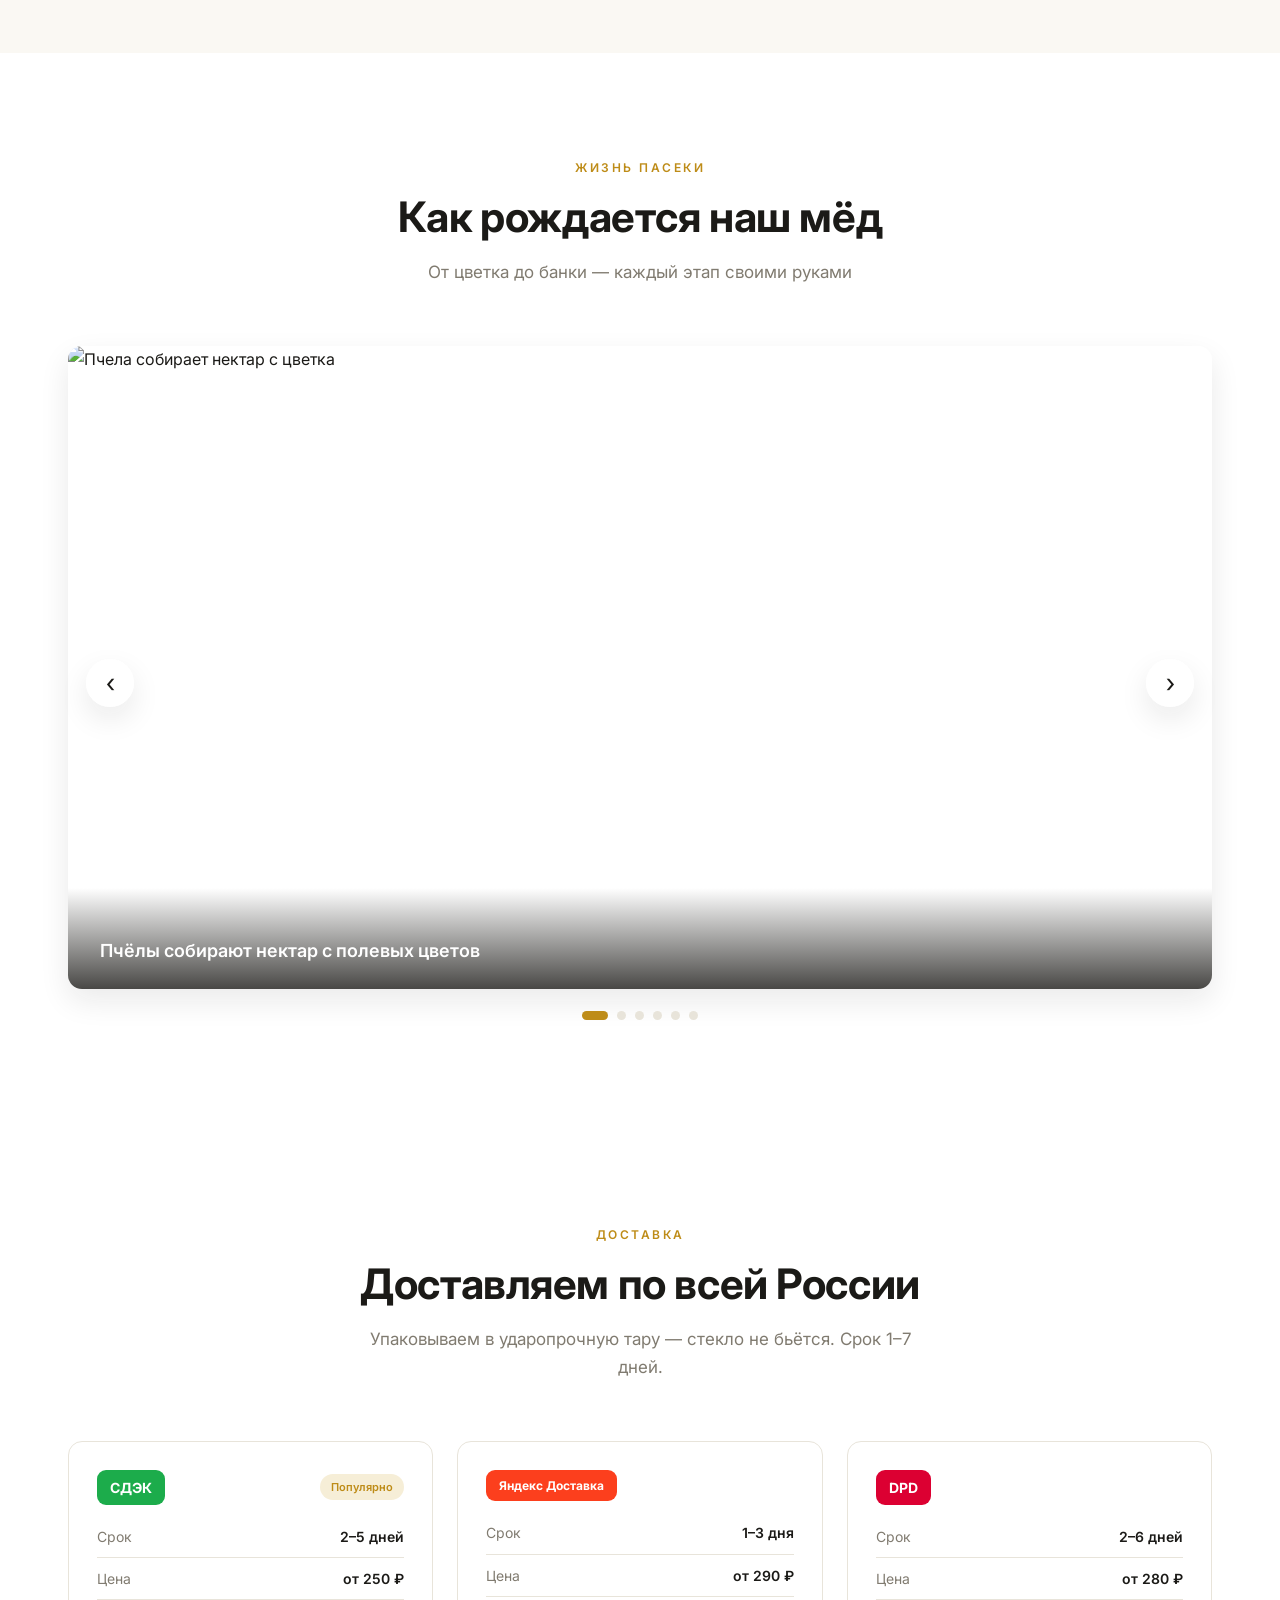
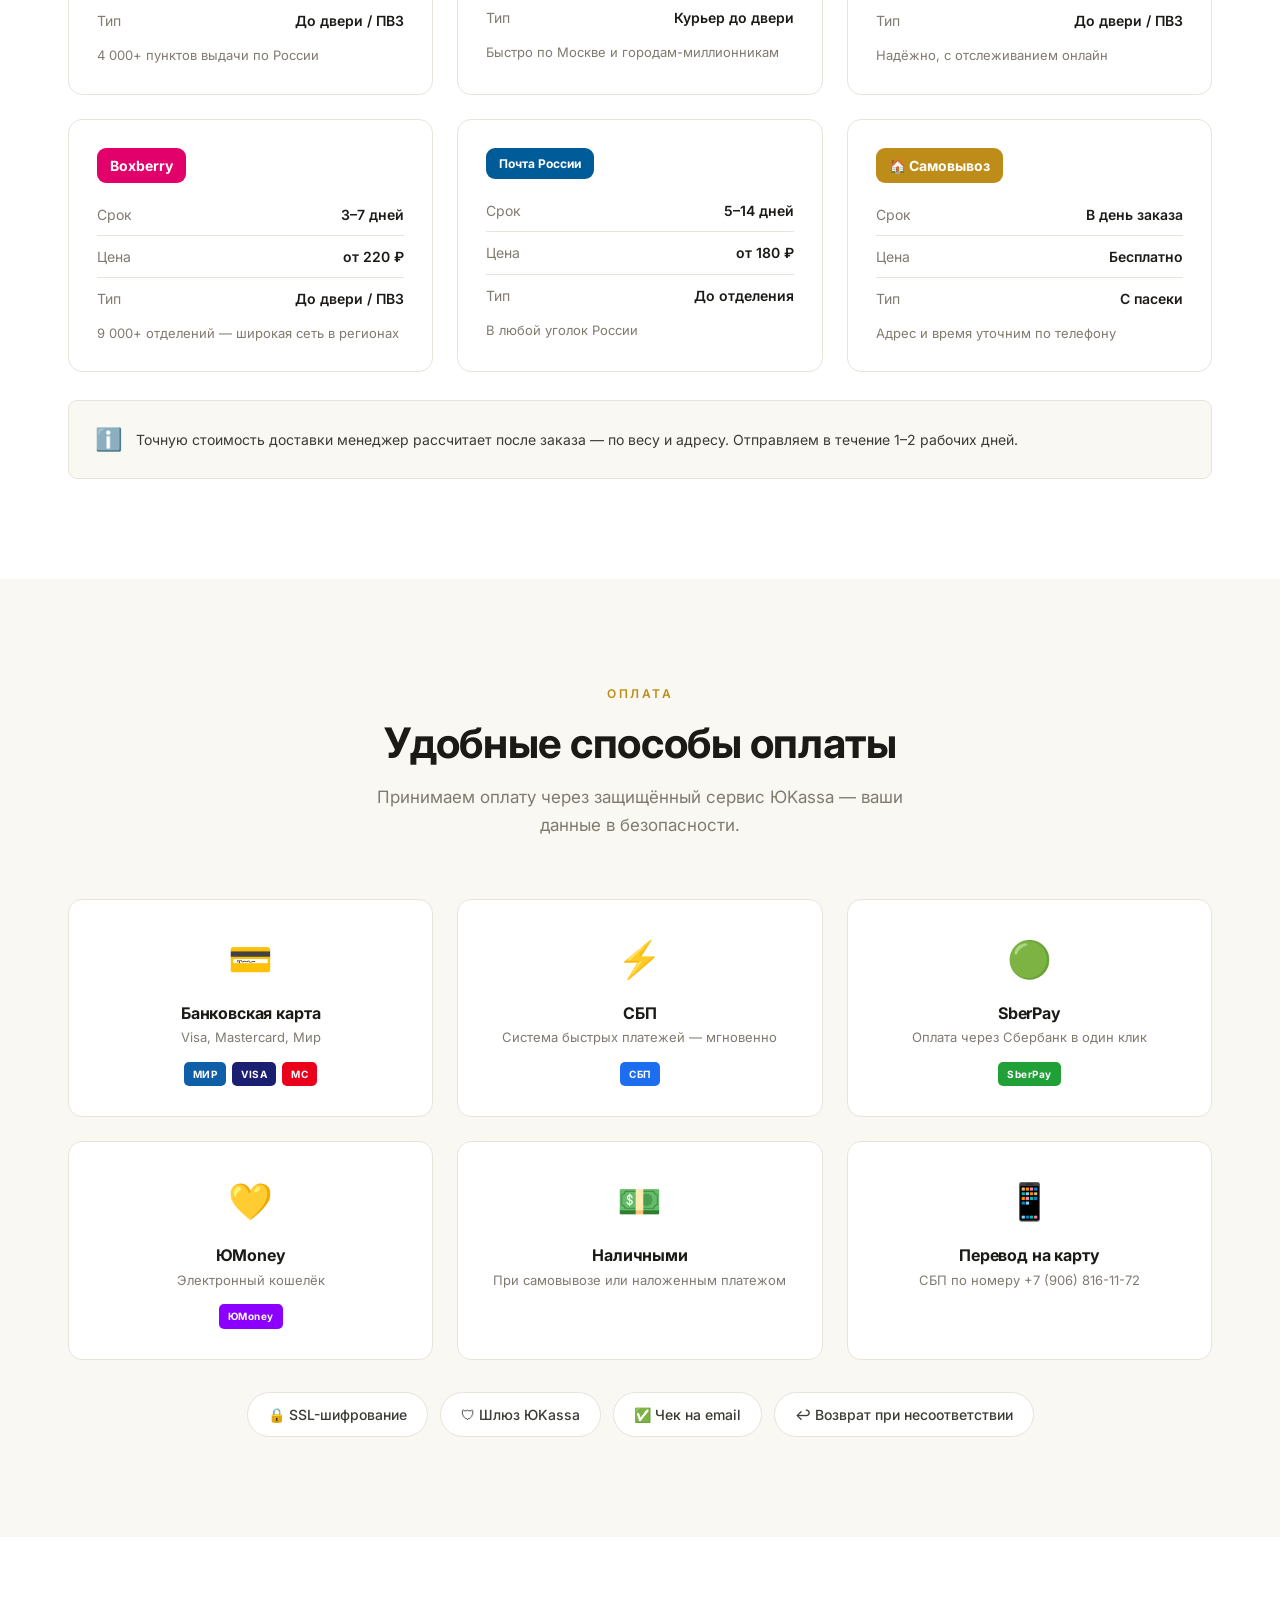
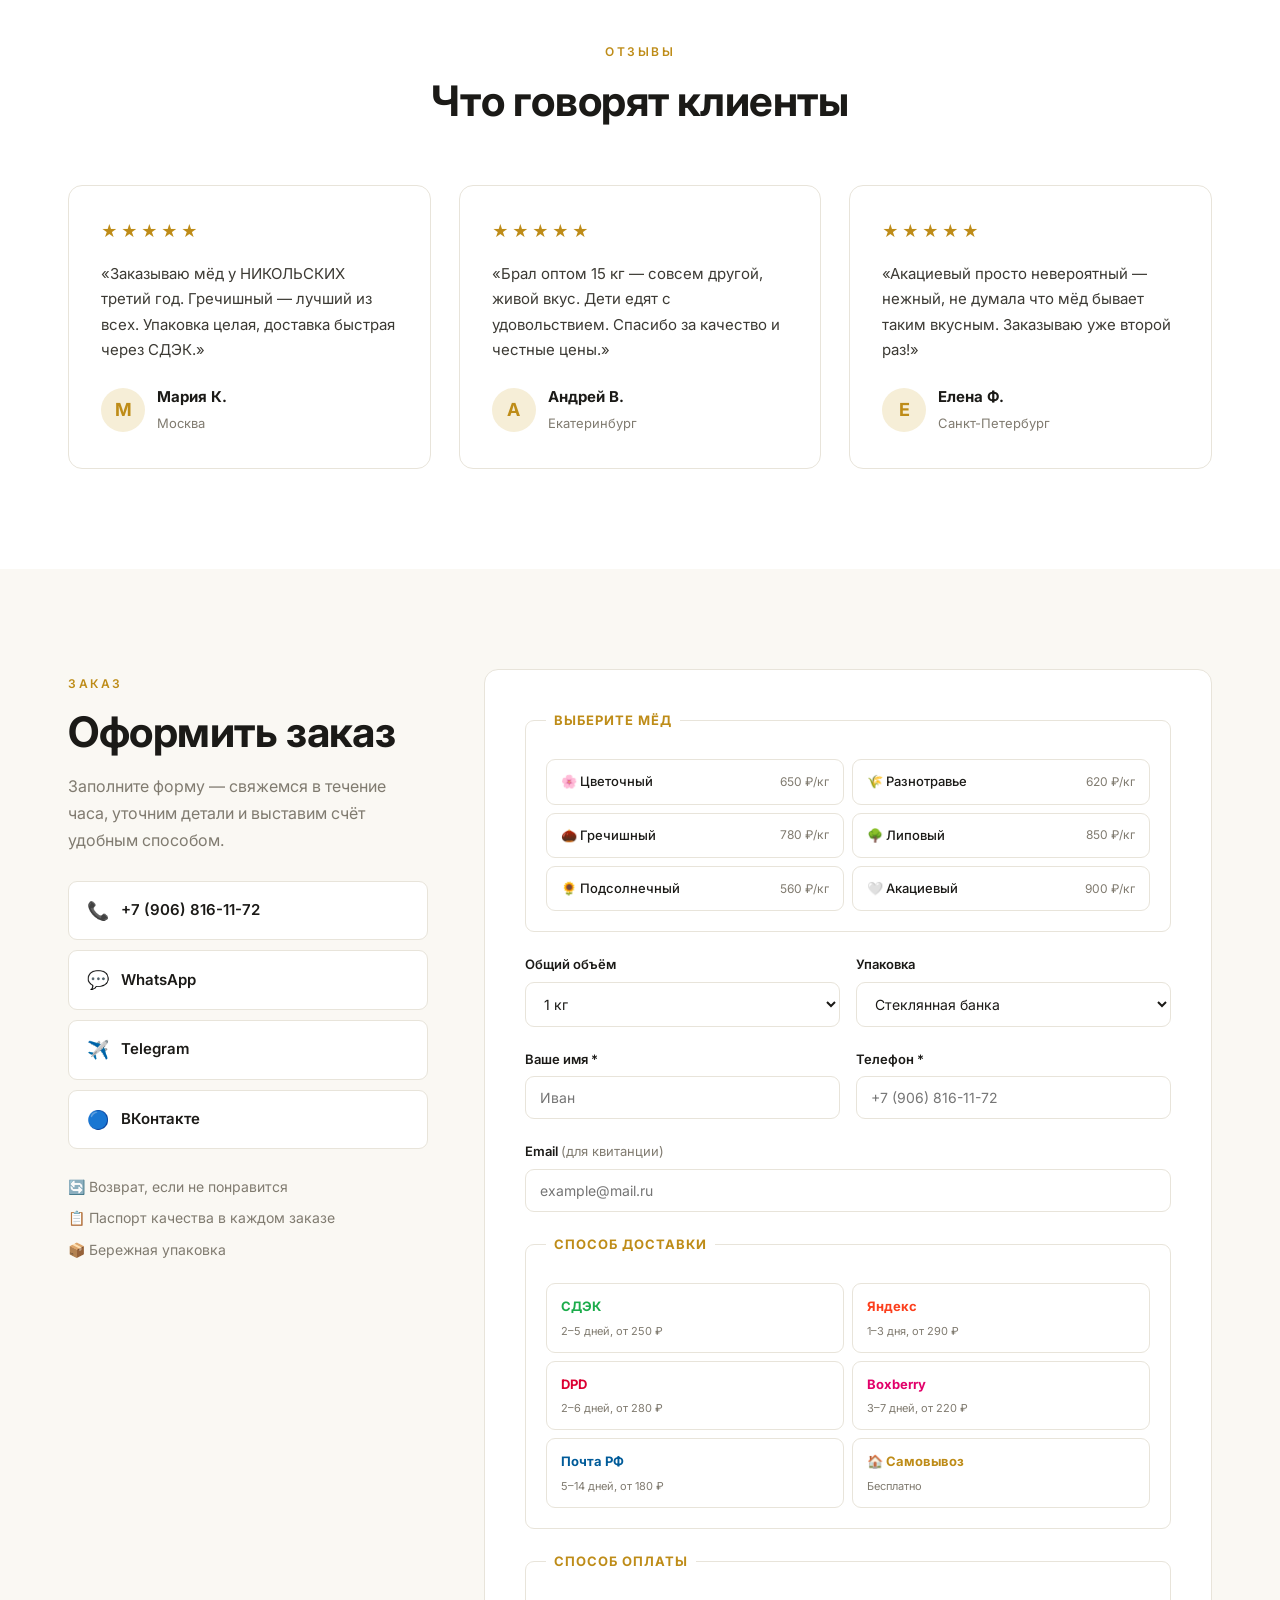
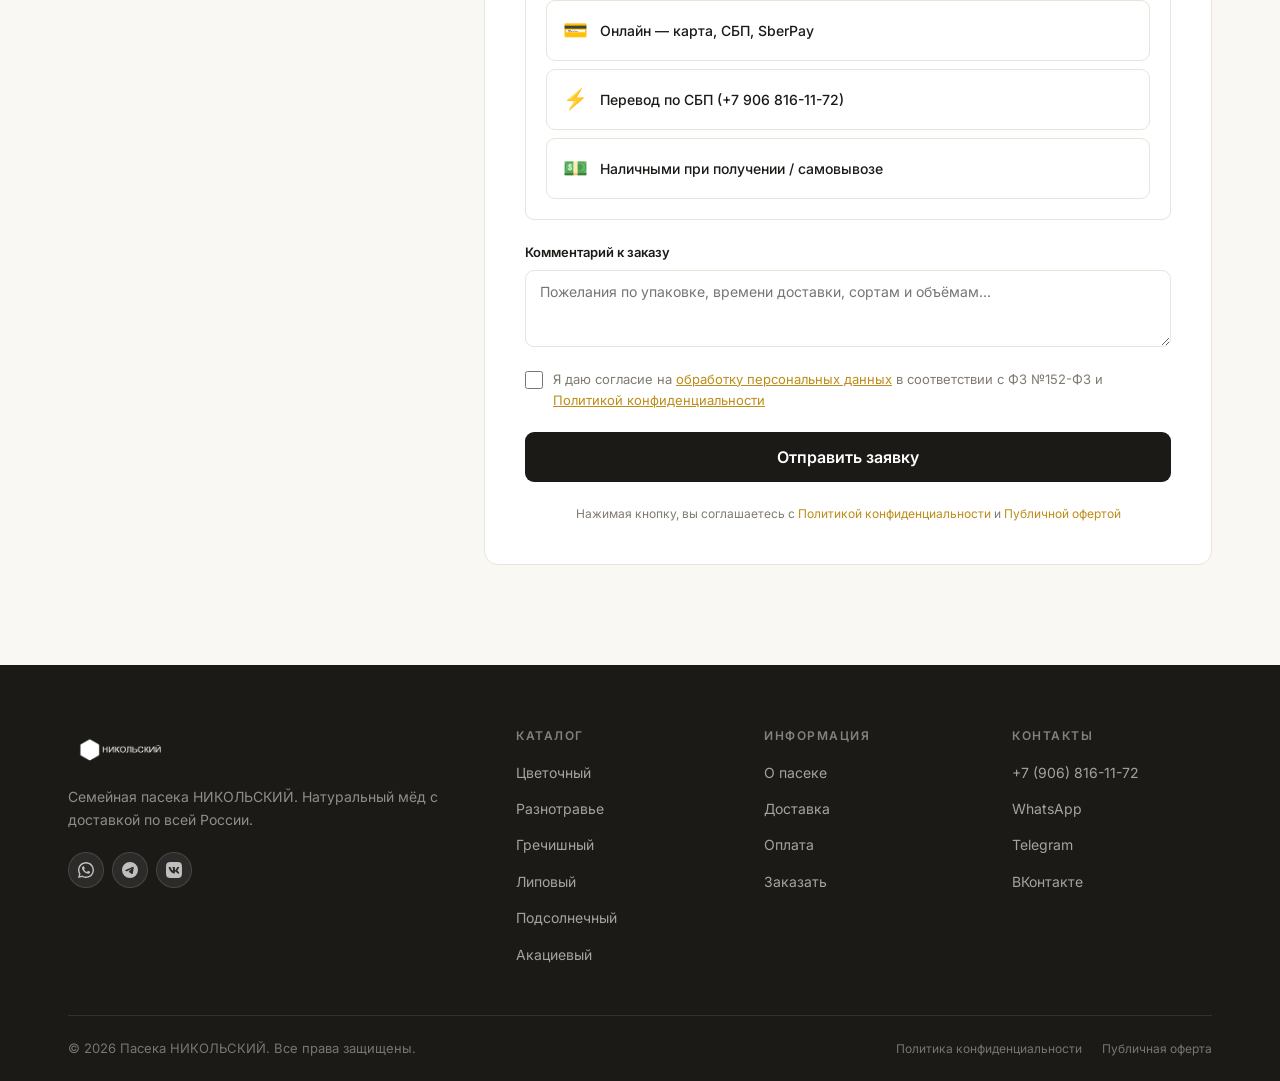
==== commit ea43adf5: "Фоновое видео в hero (фишка с pchelosharing.ru) - Полноэкранное видео-фон в hero: пчёлы у улья (Pexe" ====
--- a/index.html
+++ b/index.html
@@ -61,36 +61,19 @@
 
   <!-- ═══ HERO ═══ -->
   <section class="hero" id="home">
-    <div class="hero__bg" aria-hidden="true">
-      <span class="blob blob--1"></span>
-      <span class="blob blob--2"></span>
-    </div>
-    <div class="container">
-      <div class="hero__grid">
-        <div class="hero__content">
-          <span class="hero__eyebrow">🍯 Семейная пасека с 2009 года</span>
-          <h1 class="hero__title">Натуральный<br>мёд <span>с пасеки</span></h1>
-          <p class="hero__sub">Собираем вручную в экологически чистых угодьях. Без подогрева, без сахара, без добавок — только живой мёд.</p>
-          <div class="hero__cta">
-            <a href="#order" class="btn btn--dark btn--lg">Заказать мёд</a>
-            <a href="#products" class="btn btn--line btn--lg">Смотреть сорта</a>
-          </div>
-        </div>
-        <div class="hero__visual">
-          <div class="hero__photo">
-            <img src="https://images.pexels.com/photos/302163/pexels-photo-302163.jpeg?auto=compress&cs=tinysrgb&w=880&h=1100&fit=crop" alt="Натуральный мёд стекает с деревянной ложки" loading="eager" />
-          </div>
-          <div class="scene__stamp" aria-hidden="true">
-            <svg viewBox="0 0 120 120">
-              <defs>
-                <path id="stampPath" d="M 60,60 m -42,0 a 42,42 0 1,1 84,0 a 42,42 0 1,1 -84,0" />
-              </defs>
-              <text class="scene__stamp-text">
-                <textPath href="#stampPath">100% НАТУРАЛЬНЫЙ • БЕЗ САХАРА • С ПАСЕКИ • </textPath>
-              </text>
-            </svg>
-            <span class="scene__stamp-center">✓</span>
-          </div>
+    <video class="hero__video" autoplay muted loop playsinline preload="auto"
+           poster="https://images.pexels.com/photos/302163/pexels-photo-302163.jpeg?auto=compress&cs=tinysrgb&w=1600">
+      <source src="https://videos.pexels.com/video-files/18358802/18358802-hd_1920_1080_30fps.mp4" type="video/mp4">
+    </video>
+    <div class="hero__overlay" aria-hidden="true"></div>
+    <div class="container">
+      <div class="hero__content">
+        <span class="hero__eyebrow">🍯 Семейная пасека с 2009 года</span>
+        <h1 class="hero__title">Натуральный мёд<br><span>прямо с пасеки</span></h1>
+        <p class="hero__sub">Собираем вручную в экологически чистых угодьях. Без подогрева, без сахара, без добавок — только живой мёд.</p>
+        <div class="hero__cta">
+          <a href="#order" class="btn btn--gold btn--lg">Заказать мёд</a>
+          <a href="#products" class="btn btn--glass btn--lg">Смотреть сорта</a>
         </div>
       </div>
 
--- a/style.css
+++ b/style.css
@@ -121,36 +121,40 @@
 .burger.open span:nth-child(2) { opacity: 0; }
 .burger.open span:nth-child(3) { transform: translateY(-7px) rotate(-45deg); }
 
-/* ─── HERO ─── */
-.hero { position: relative; background: var(--bg); padding: 80px 0 64px; overflow: hidden; }
+/* ─── HERO (фоновое видео) ─── */
+.hero { position: relative; min-height: 92vh; display: flex; flex-direction: column; justify-content: center; overflow: hidden; padding: 120px 0 48px; }
+.hero__video { position: absolute; inset: 0; width: 100%; height: 100%; object-fit: cover; z-index: 0; }
+.hero__overlay { position: absolute; inset: 0; z-index: 1; background: linear-gradient(180deg, rgba(24,15,3,0.55) 0%, rgba(24,15,3,0.32) 38%, rgba(24,15,3,0.72) 100%); }
+.hero .container { position: relative; z-index: 2; }
 .hero__bg { display: none; }
-.hero__grid { display: grid; grid-template-columns: 1fr 1fr; gap: 64px; align-items: center; }
+.hero__visual, .hero__photo, .scene__stamp { display: none; }
+.hero__content { max-width: 660px; }
 .hero__eyebrow {
-  display: inline-block; font-size: 13px; font-weight: 600; letter-spacing: 1px;
-  color: var(--gold); background: var(--gold-soft); padding: 7px 16px; border-radius: var(--r-pill); margin-bottom: 26px;
-}
-.hero__title { font-size: clamp(40px, 5.2vw, 64px); font-weight: 700; letter-spacing: -0.02em; color: var(--ink); margin-bottom: 22px; text-transform: none; }
-.hero__title span { color: var(--gold); -webkit-text-fill-color: var(--gold); background: none; }
-.hero__sub { font-size: 18px; color: var(--muted); max-width: 460px; margin-bottom: 34px; font-weight: 400; }
+  display: inline-block; font-size: 13px; font-weight: 600; letter-spacing: 1px; color: #fff;
+  background: rgba(255,255,255,0.16); border: 1px solid rgba(255,255,255,0.28);
+  backdrop-filter: blur(6px); -webkit-backdrop-filter: blur(6px);
+  padding: 8px 18px; border-radius: var(--r-pill); margin-bottom: 26px;
+}
+.hero__title { font-size: clamp(40px, 6vw, 74px); font-weight: 800; letter-spacing: -0.02em; color: #fff; margin-bottom: 22px; text-shadow: 0 2px 32px rgba(0,0,0,0.45); }
+.hero__title span { color: #FFC65A; }
+.hero__sub { font-size: 18px; color: rgba(255,255,255,0.92); max-width: 500px; margin-bottom: 34px; font-weight: 400; text-shadow: 0 1px 14px rgba(0,0,0,0.4); }
 .hero__cta { display: flex; gap: 14px; flex-wrap: wrap; }
-
-.hero__visual { position: relative; display: flex; align-items: center; justify-content: center; }
-.hero__visual::before { display: none; }
-.scene__stamp { display: none; }
-.hero__photo {
-  position: relative; width: 100%; max-width: 460px; aspect-ratio: 4 / 5;
-  border-radius: 18px; overflow: hidden; box-shadow: var(--shadow-lg);
-}
-.hero__photo img { width: 100%; height: 100%; object-fit: cover; display: block; }
-
-/* ─── ФАКТЫ ─── */
-.facts { background: var(--bg-2); border: 1px solid var(--line); border-radius: var(--r); padding: 30px 36px; margin-top: 56px; }
+.btn--glass { background: rgba(255,255,255,0.14); color: #fff; border: 1.5px solid rgba(255,255,255,0.55); backdrop-filter: blur(6px); -webkit-backdrop-filter: blur(6px); }
+.btn--glass:hover { background: #fff; color: var(--ink); border-color: #fff; }
+
+/* ─── ФАКТЫ (стекло поверх видео) ─── */
+.facts {
+  position: relative; z-index: 2; margin-top: 48px;
+  background: rgba(255,255,255,0.10); border: 1px solid rgba(255,255,255,0.22);
+  backdrop-filter: blur(16px); -webkit-backdrop-filter: blur(16px);
+  border-radius: var(--r); padding: 28px 36px;
+}
 .facts__row { display: grid; grid-template-columns: repeat(4, 1fr); gap: 16px; }
-.fact { text-align: center; padding: 6px; border-right: 1px solid var(--line); }
+.fact { text-align: center; padding: 6px; border-right: 1px solid rgba(255,255,255,0.2); }
 .fact:last-child { border-right: none; }
-.fact__label { display: block; font-size: 12px; color: var(--muted); text-transform: uppercase; letter-spacing: 1px; margin-bottom: 6px; font-weight: 500; }
-.fact__value { display: block; font-size: 28px; font-weight: 700; color: var(--ink); }
-.facts__note { text-align: center; color: var(--muted); font-size: 14px; margin-top: 20px; padding-top: 20px; border-top: 1px solid var(--line); }
+.fact__label { display: block; font-size: 12px; color: rgba(255,255,255,0.72); text-transform: uppercase; letter-spacing: 1px; margin-bottom: 6px; font-weight: 500; }
+.fact__value { display: block; font-size: 28px; font-weight: 700; color: #fff; }
+.facts__note { text-align: center; color: rgba(255,255,255,0.78); font-size: 14px; margin-top: 20px; padding-top: 20px; border-top: 1px solid rgba(255,255,255,0.16); }
 
 /* ─── RECIPE / СОСТАВ ─── */
 .recipe { padding: 100px 0; background: var(--bg); }
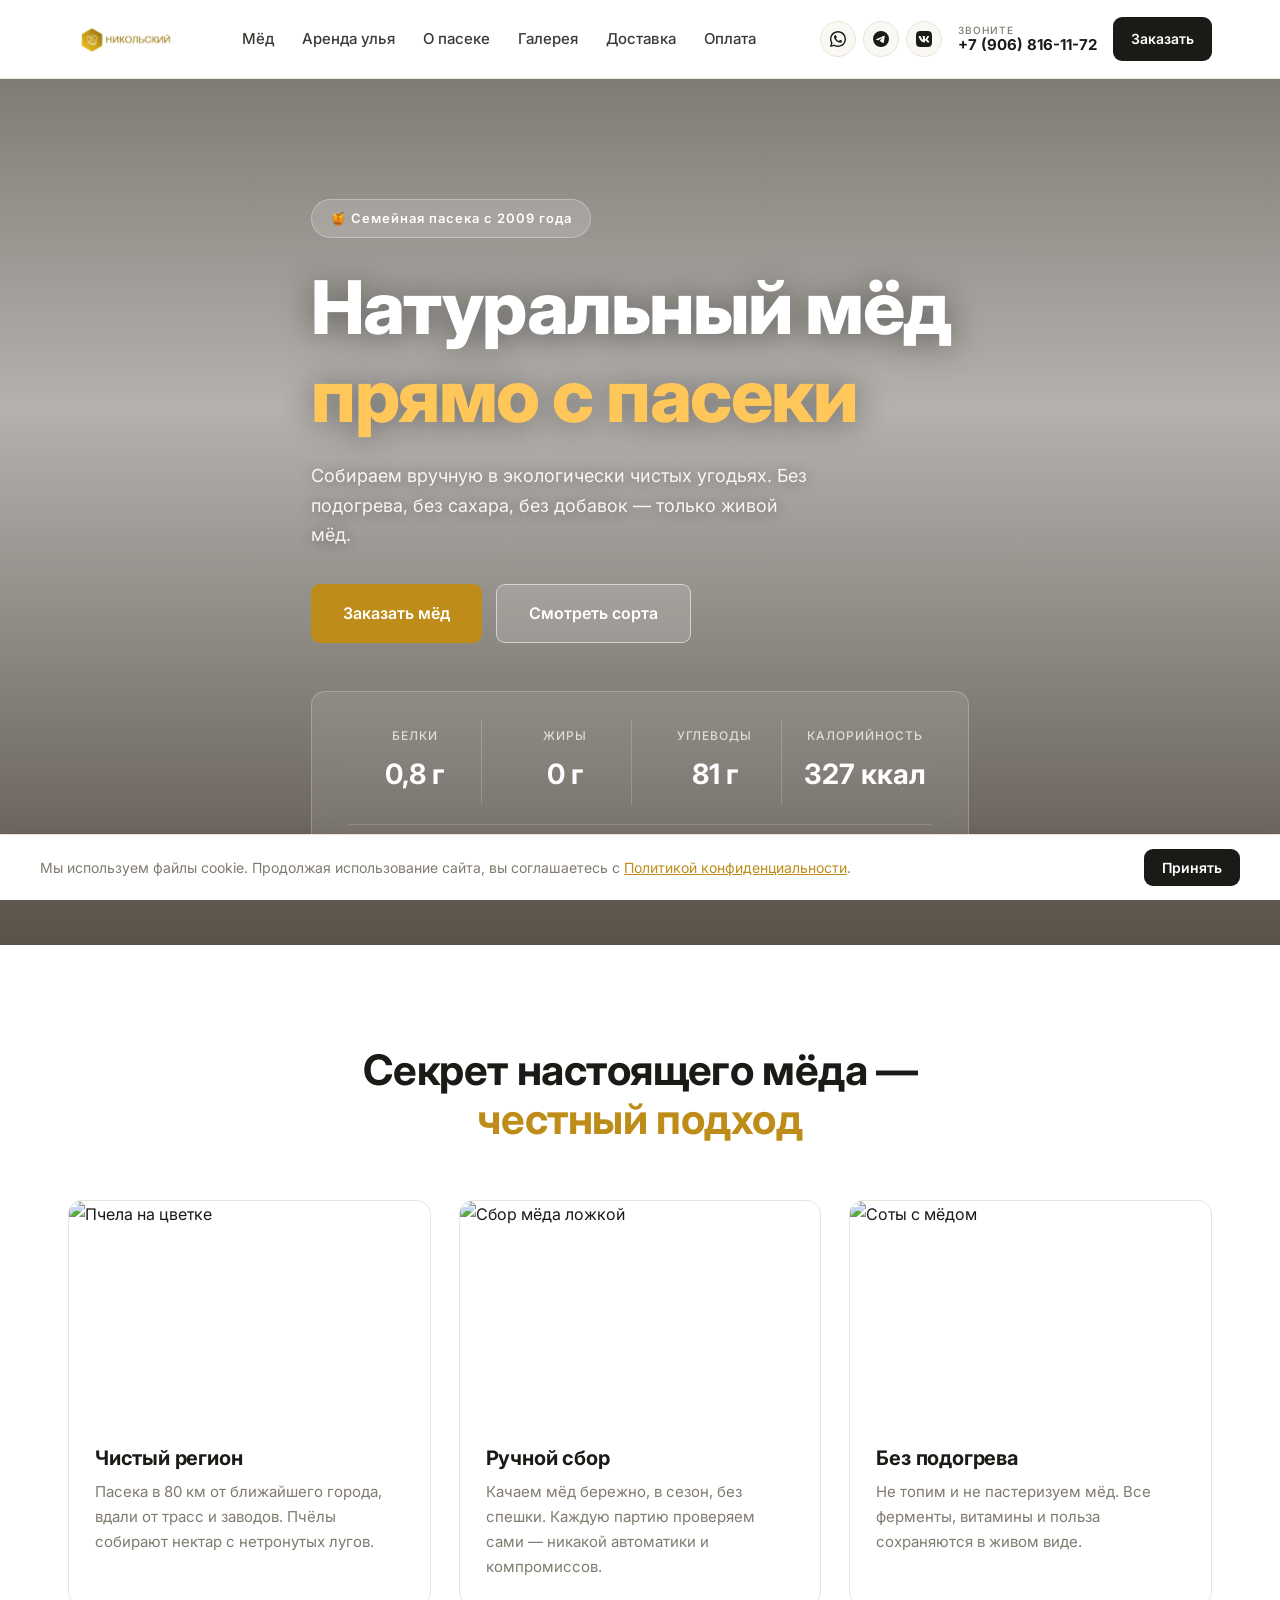
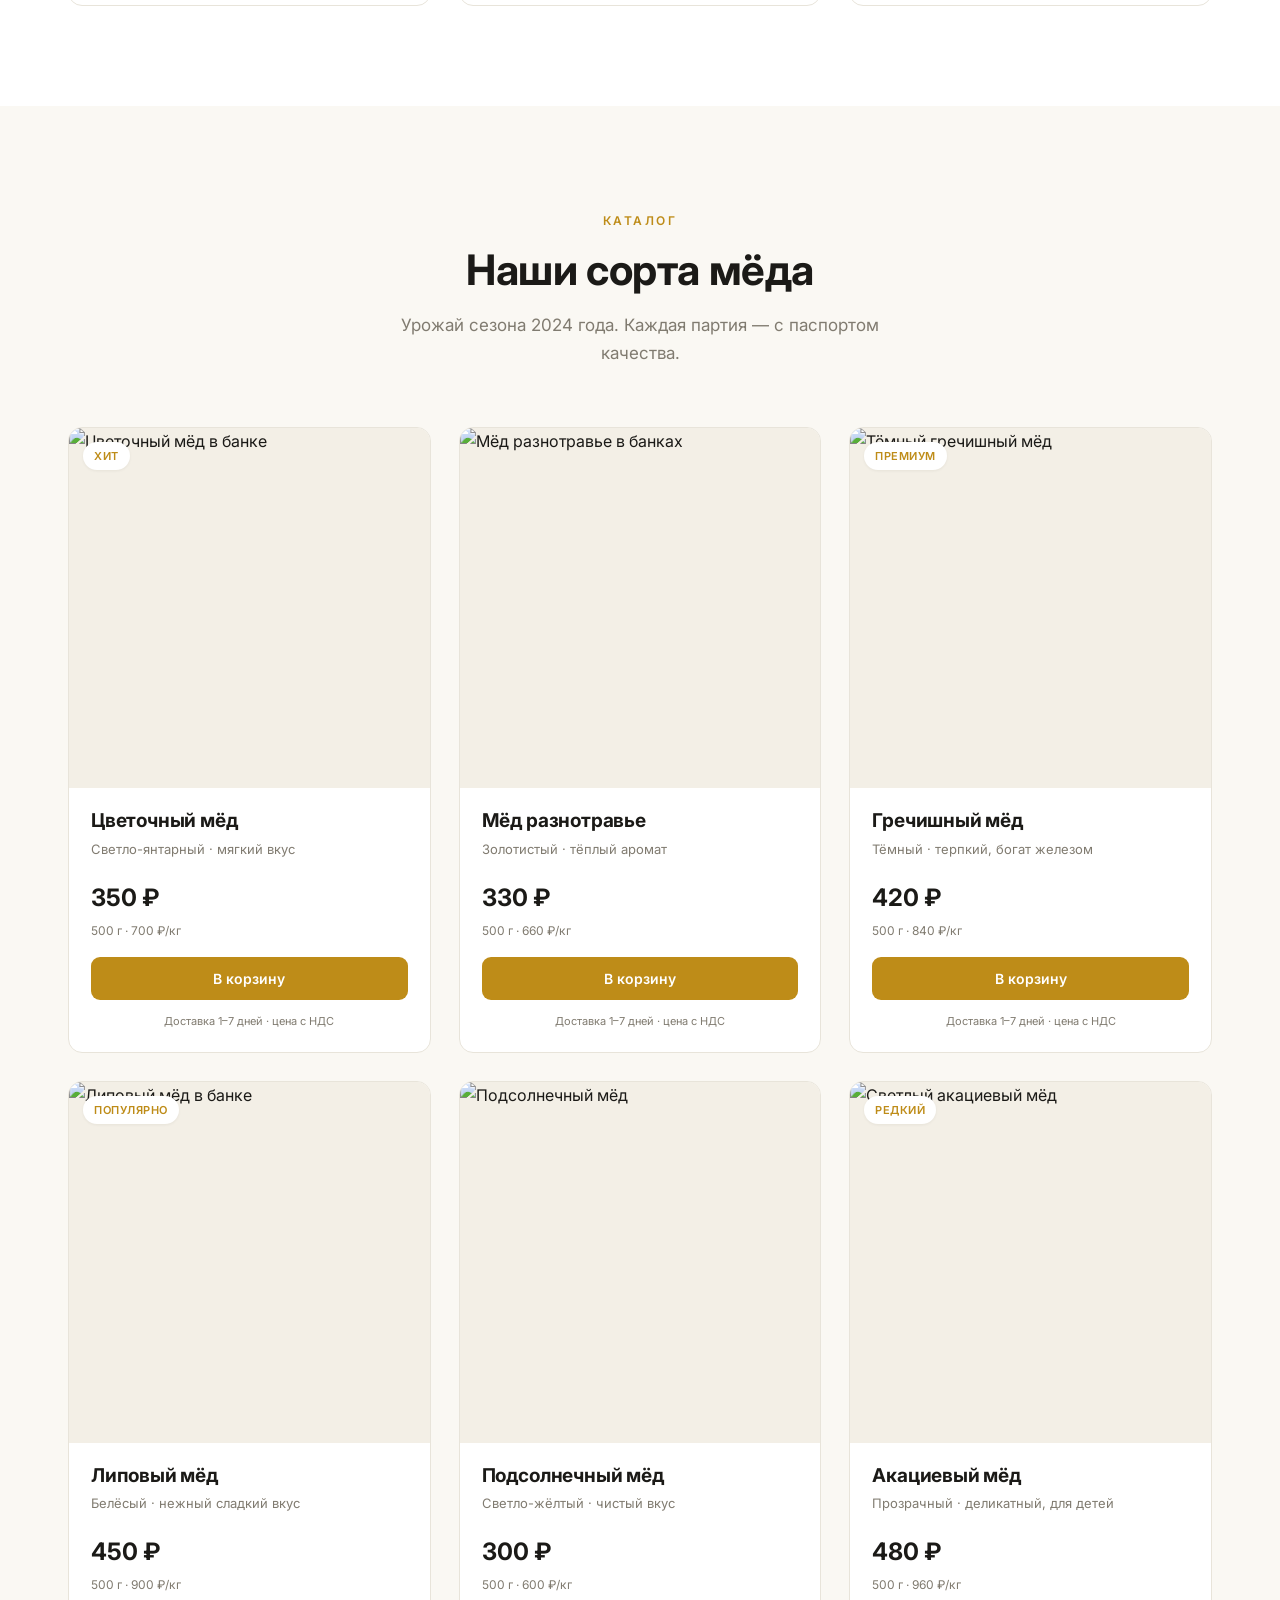
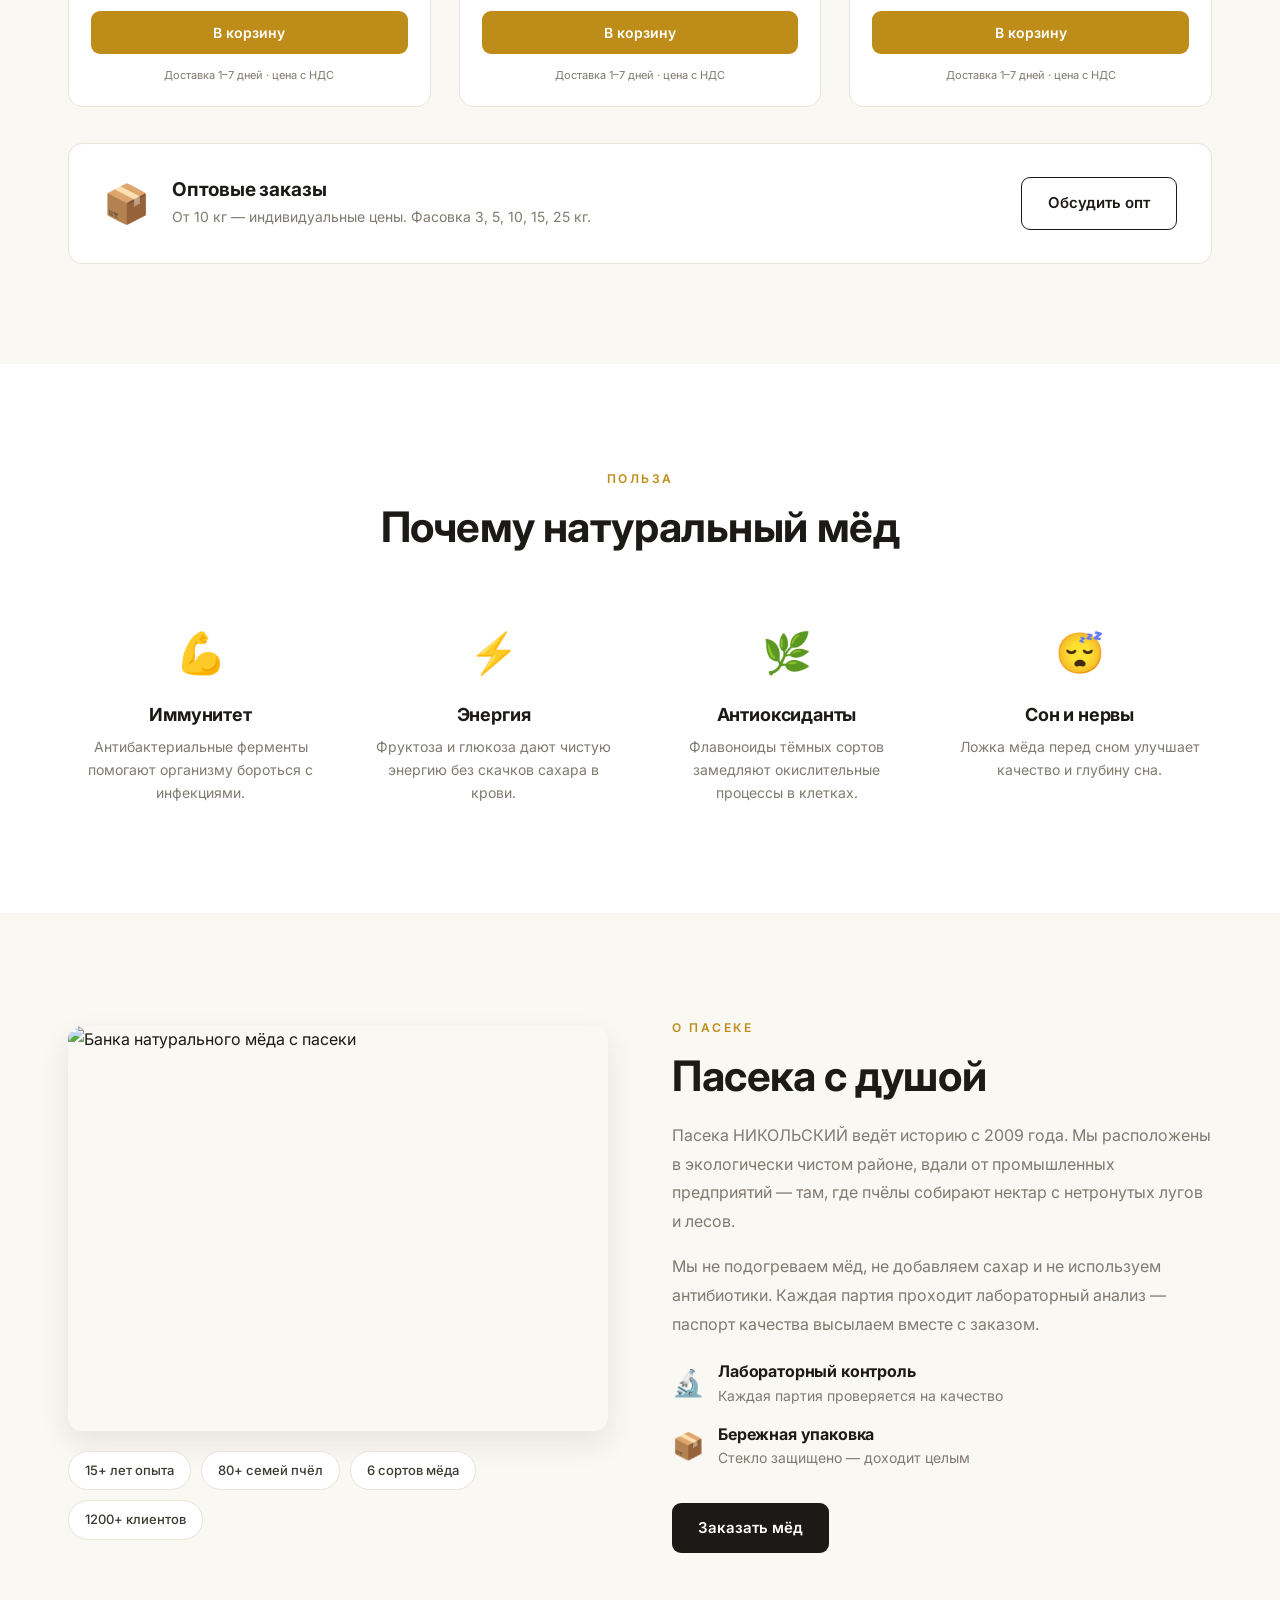
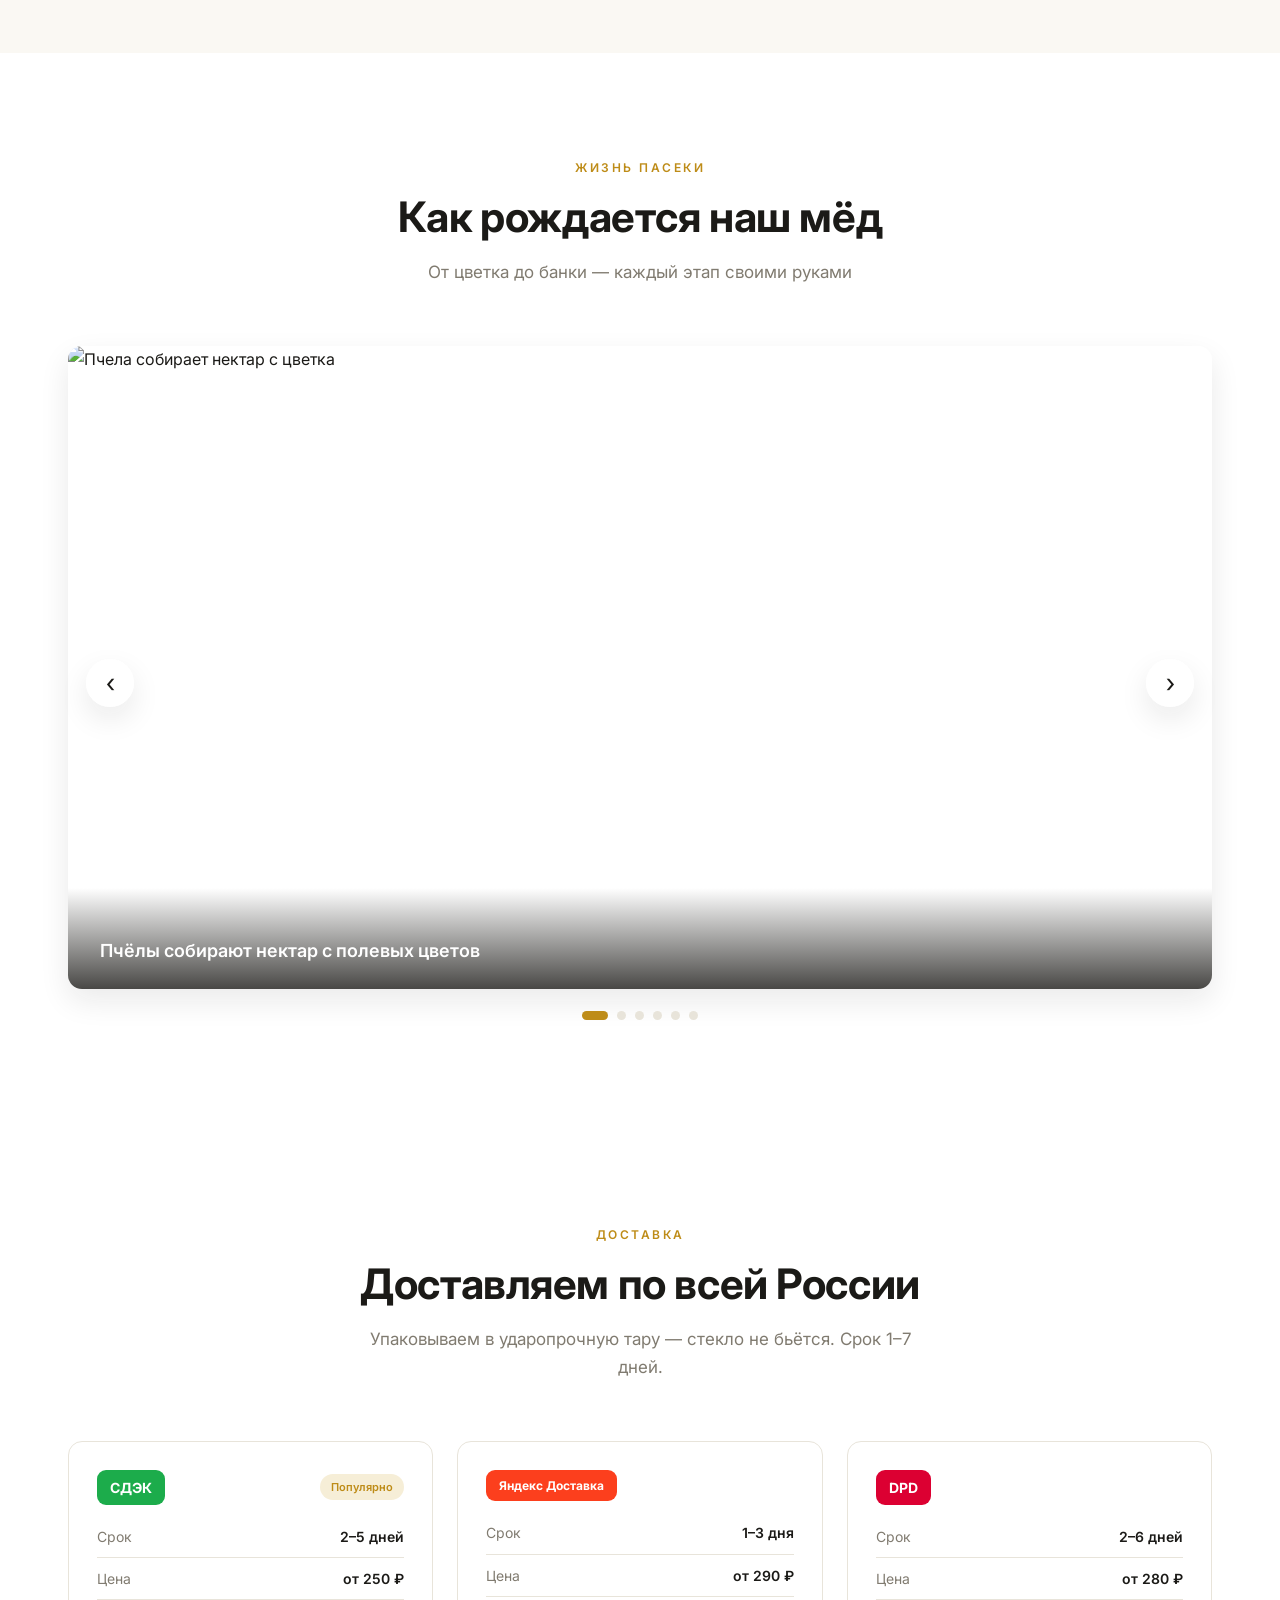
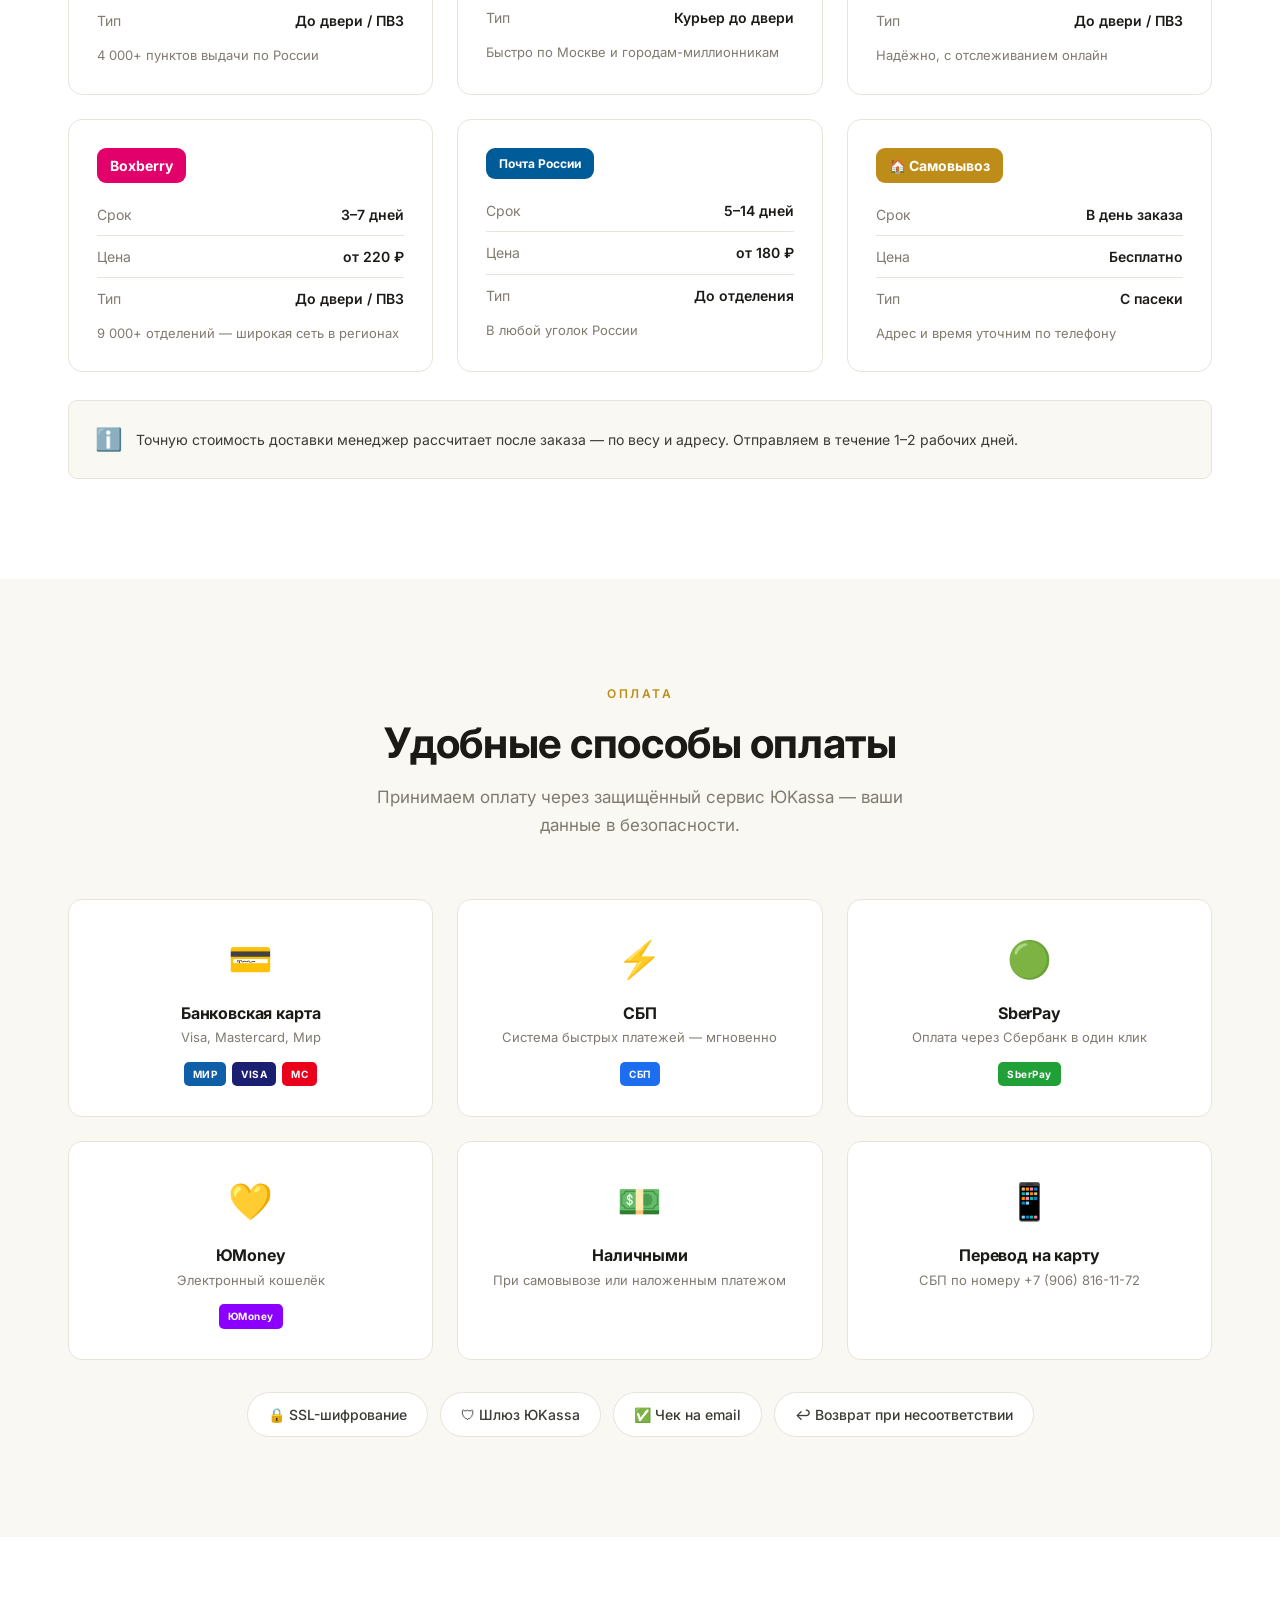
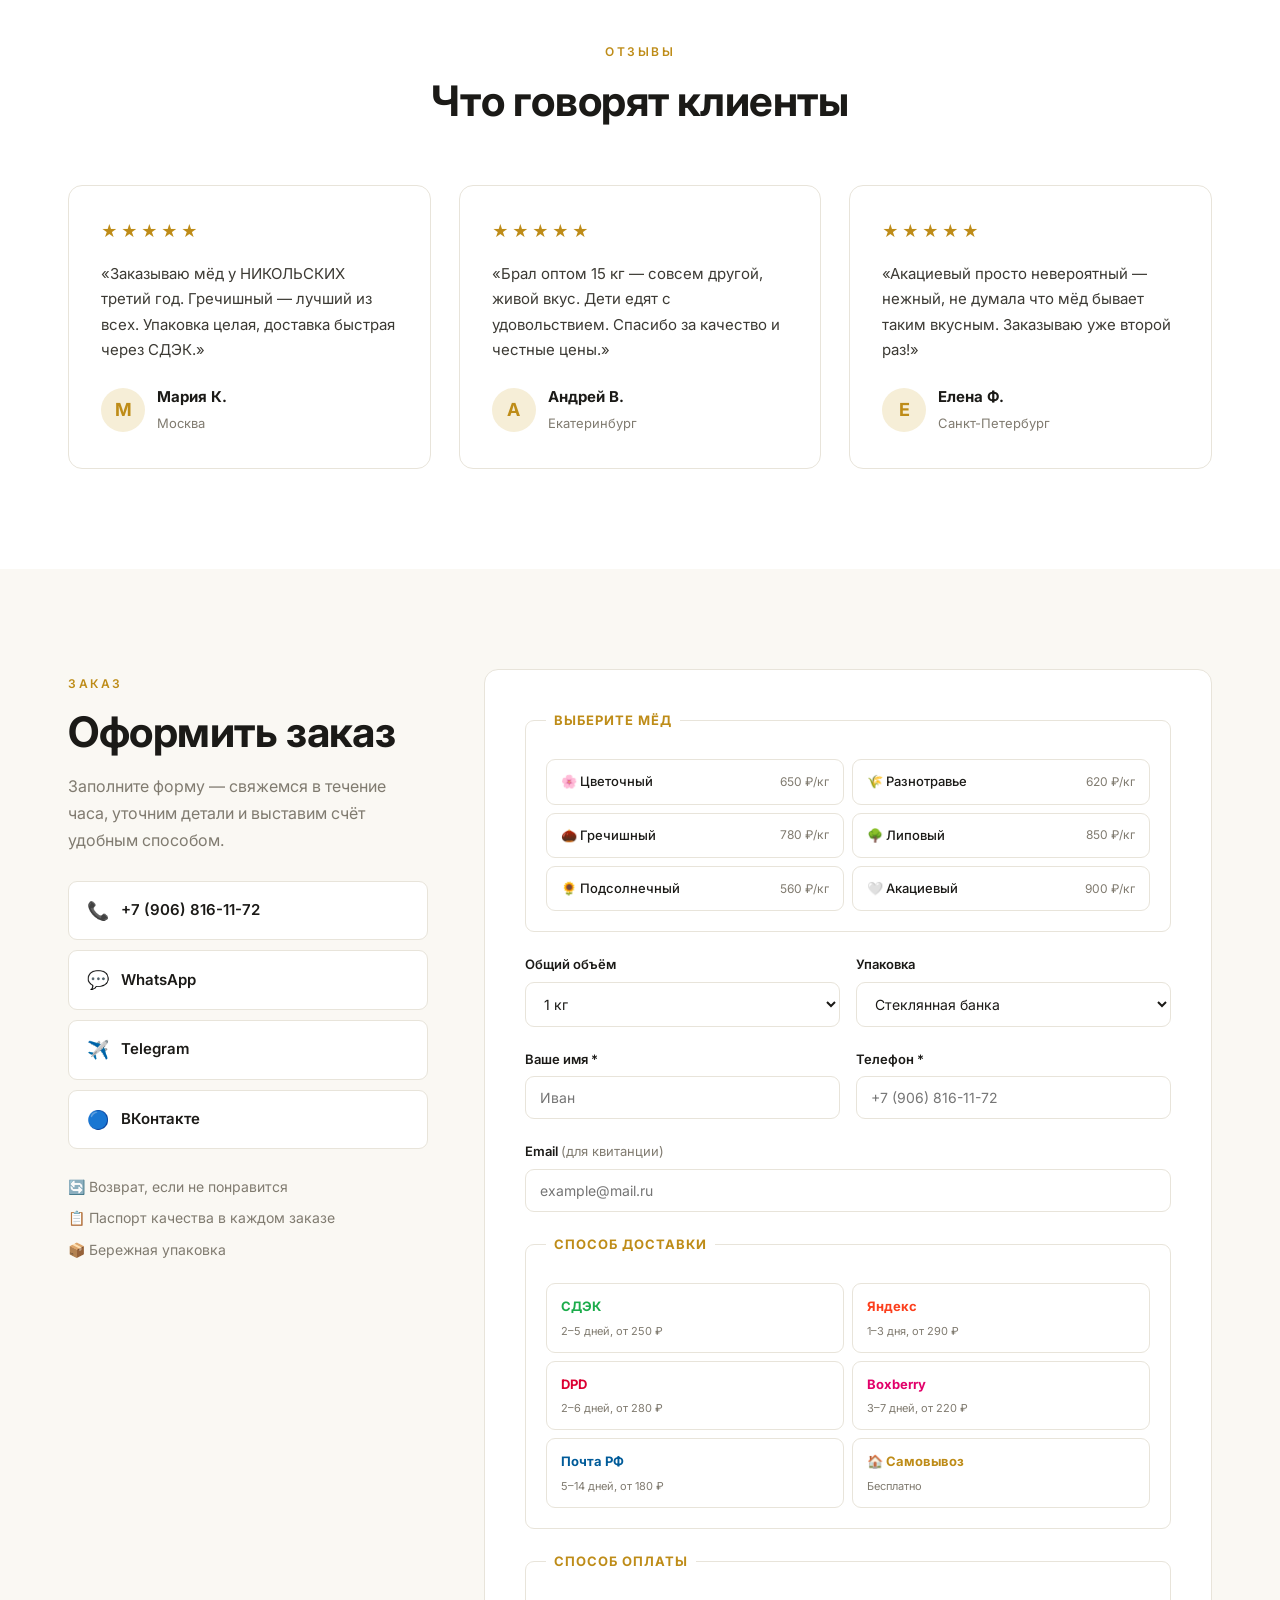
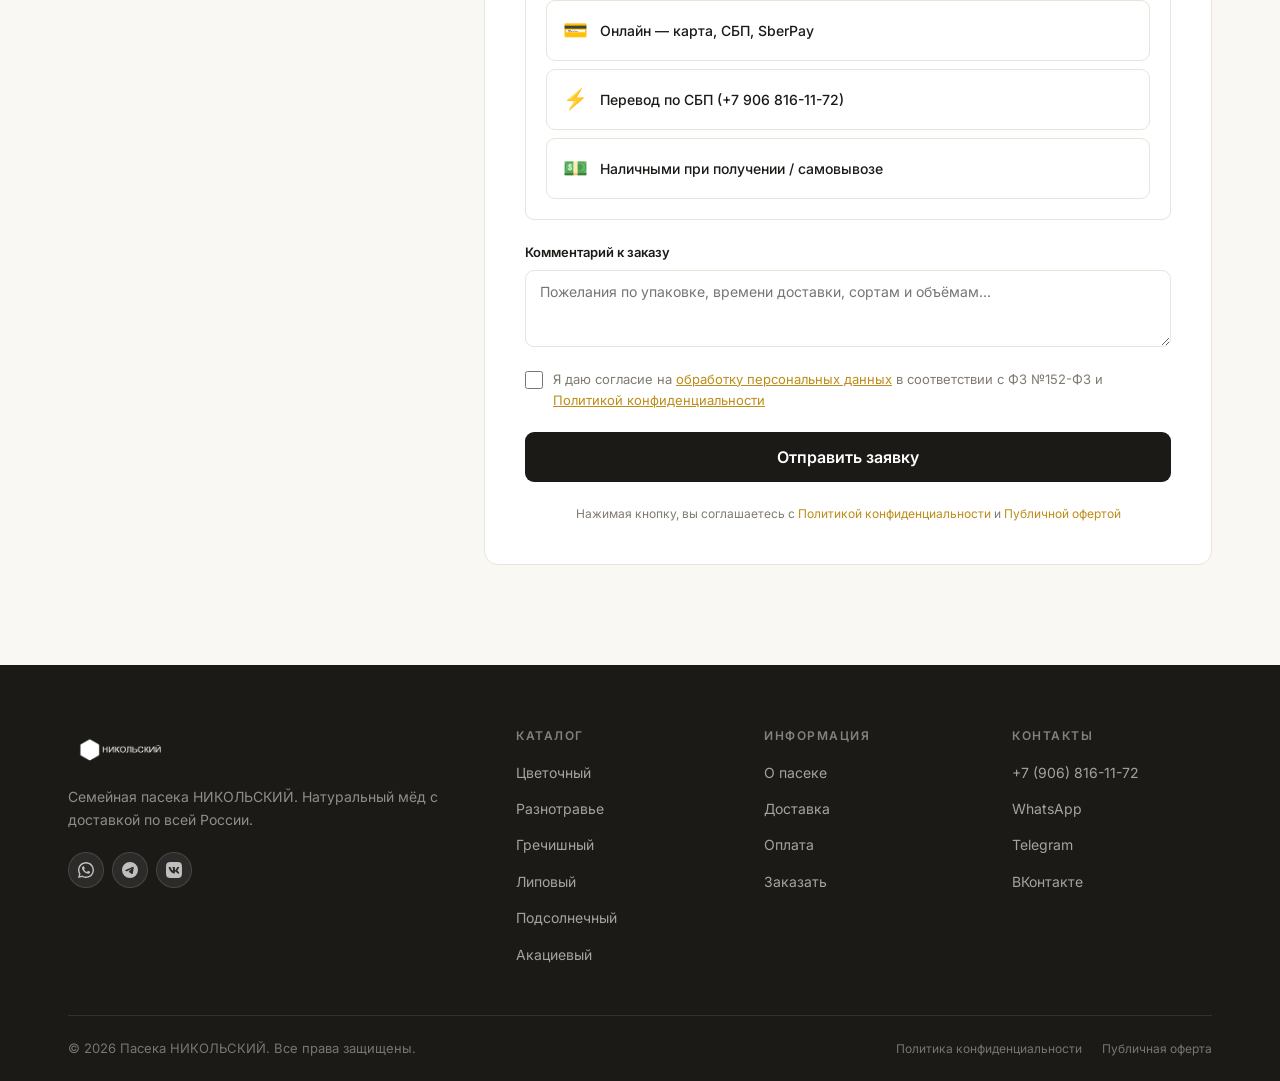
==== commit d19005cc: "Добавлена отдельная страница «Аренда улья» (пчелошеринг) - arenda.html: видео-hero, этапы по месяцам" ====
--- a/index.html
+++ b/index.html
@@ -29,11 +29,11 @@
       </a>
       <nav class="nav" id="nav">
         <a href="#products">Мёд</a>
+        <a href="arenda.html">Аренда улья</a>
         <a href="#about">О пасеке</a>
         <a href="#gallery">Галерея</a>
         <a href="#delivery">Доставка</a>
         <a href="#payment">Оплата</a>
-        <a href="#reviews">Отзывы</a>
       </nav>
       <div class="header__actions">
         <div class="header__socials">
--- a/style.css
+++ b/style.css
@@ -385,6 +385,46 @@
 .footer__legal a { font-size: 12px; color: rgba(255,255,255,0.4); transition: color var(--t); }
 .footer__legal a:hover { color: var(--gold); }
 
+/* ─── АРЕНДА УЛЬЯ: этапы / тарифы / что входит / FAQ ─── */
+.steps { display: grid; grid-template-columns: repeat(4, 1fr); gap: 24px; }
+.step { background: var(--white); border: 1px solid var(--line); border-radius: var(--r); padding: 28px; }
+.step__num { width: 40px; height: 40px; border-radius: 50%; background: var(--gold); color: #fff; font-weight: 700; font-size: 18px; display: flex; align-items: center; justify-content: center; margin-bottom: 16px; }
+.step__month { display: block; font-size: 12px; font-weight: 600; text-transform: uppercase; letter-spacing: 1px; color: var(--gold); margin-bottom: 8px; }
+.step h3 { font-size: 18px; color: var(--ink); margin-bottom: 8px; }
+.step p { font-size: 14px; color: var(--muted); line-height: 1.6; }
+
+.tariffs { display: grid; grid-template-columns: repeat(3, 1fr); gap: 28px; align-items: stretch; }
+.tariff { background: var(--white); border: 1px solid var(--line); border-radius: var(--r); padding: 36px 28px; display: flex; flex-direction: column; transition: box-shadow var(--t), transform var(--t); }
+.tariff:hover { box-shadow: var(--shadow-md); transform: translateY(-4px); }
+.tariff--featured { border-color: var(--gold); box-shadow: var(--shadow-md); position: relative; }
+.tariff__badge { position: absolute; top: -13px; left: 50%; transform: translateX(-50%); background: var(--gold); color: #fff; font-size: 12px; font-weight: 600; padding: 5px 18px; border-radius: var(--r-pill); white-space: nowrap; }
+.tariff__name { font-size: 13px; font-weight: 600; text-transform: uppercase; letter-spacing: 1px; color: var(--gold); margin-bottom: 12px; }
+.tariff__price { font-size: 34px; font-weight: 800; color: var(--ink); line-height: 1; }
+.tariff__price small { font-size: 14px; font-weight: 500; color: var(--muted); }
+.tariff__yield { font-size: 14px; color: var(--muted); margin: 8px 0 24px; }
+.tariff__list { display: flex; flex-direction: column; gap: 11px; margin-bottom: 28px; flex: 1; }
+.tariff__list li { font-size: 14px; color: var(--ink-2); padding-left: 26px; position: relative; line-height: 1.4; }
+.tariff__list li::before { content: '✓'; position: absolute; left: 0; color: var(--gold); font-weight: 700; }
+
+.incl { display: grid; grid-template-columns: repeat(3, 1fr); gap: 24px; }
+.incl-item { display: flex; gap: 14px; align-items: flex-start; background: var(--white); border: 1px solid var(--line); border-radius: var(--r); padding: 24px; }
+.incl-item span { font-size: 30px; flex-shrink: 0; line-height: 1; }
+.incl-item h4 { font-size: 16px; color: var(--ink); margin-bottom: 4px; }
+.incl-item p { font-size: 14px; color: var(--muted); line-height: 1.5; }
+
+.faq { max-width: 820px; margin: 0 auto; display: flex; flex-direction: column; gap: 12px; }
+.faq-item { border: 1px solid var(--line); border-radius: var(--r-sm); background: var(--white); overflow: hidden; }
+.faq-q { width: 100%; text-align: left; padding: 20px 24px; font-size: 16px; font-weight: 600; color: var(--ink); display: flex; justify-content: space-between; align-items: center; gap: 16px; cursor: pointer; }
+.faq-q::after { content: '+'; font-size: 26px; color: var(--gold); transition: transform var(--t); line-height: 1; flex-shrink: 0; }
+.faq-item.open .faq-q::after { transform: rotate(45deg); }
+.faq-a { max-height: 0; overflow: hidden; transition: max-height 0.32s ease; }
+.faq-a p { padding: 0 24px 22px; font-size: 15px; color: var(--muted); line-height: 1.7; }
+
+.rent-cta { background: var(--ink); border-radius: var(--r); padding: 48px; display: grid; grid-template-columns: 1fr 1fr; gap: 48px; align-items: center; }
+.rent-cta__text h2 { color: #fff; font-size: 30px; margin-bottom: 12px; }
+.rent-cta__text p { color: rgba(255,255,255,0.7); font-size: 16px; line-height: 1.7; }
+.rent-form { background: var(--white); border-radius: var(--r); padding: 30px; display: flex; flex-direction: column; gap: 16px; }
+
 /* ─── TOAST ─── */
 .toast { position: fixed; bottom: 30px; left: 50%; transform: translateX(-50%) translateY(20px); background: var(--ink); color: var(--white); padding: 16px 30px; border-radius: var(--r-sm); font-size: 15px; font-weight: 500; display: flex; align-items: center; gap: 10px; opacity: 0; pointer-events: none; transition: all 0.4s ease; z-index: 9998; box-shadow: var(--shadow-lg); }
 .toast.show { opacity: 1; transform: translateX(-50%) translateY(0); }
@@ -403,6 +443,10 @@
   .recipe__grid { grid-template-columns: 1fr; }
   .footer__top { grid-template-columns: 1fr 1fr; }
   .order__inner { grid-template-columns: 1fr; gap: 40px; }
+  .steps { grid-template-columns: repeat(2, 1fr); }
+  .tariffs { grid-template-columns: 1fr; max-width: 480px; margin: 0 auto; }
+  .incl { grid-template-columns: repeat(2, 1fr); }
+  .rent-cta { grid-template-columns: 1fr; gap: 32px; padding: 36px; }
 }
 @media (max-width: 860px) {
   .hero__grid { grid-template-columns: 1fr; text-align: center; gap: 40px; }
@@ -426,6 +470,7 @@
   .fact:nth-child(2) { border-right: none; }
   .fact { border-bottom: 1px solid var(--line); padding-bottom: 14px; }
   .honey-select, .delivery-options, .form-row { grid-template-columns: 1fr; }
+  .steps, .incl { grid-template-columns: 1fr; }
   .order__form { padding: 24px 20px; }
   .bulk { flex-direction: column; text-align: center; }
   .bulk .btn--line { margin-left: 0; }
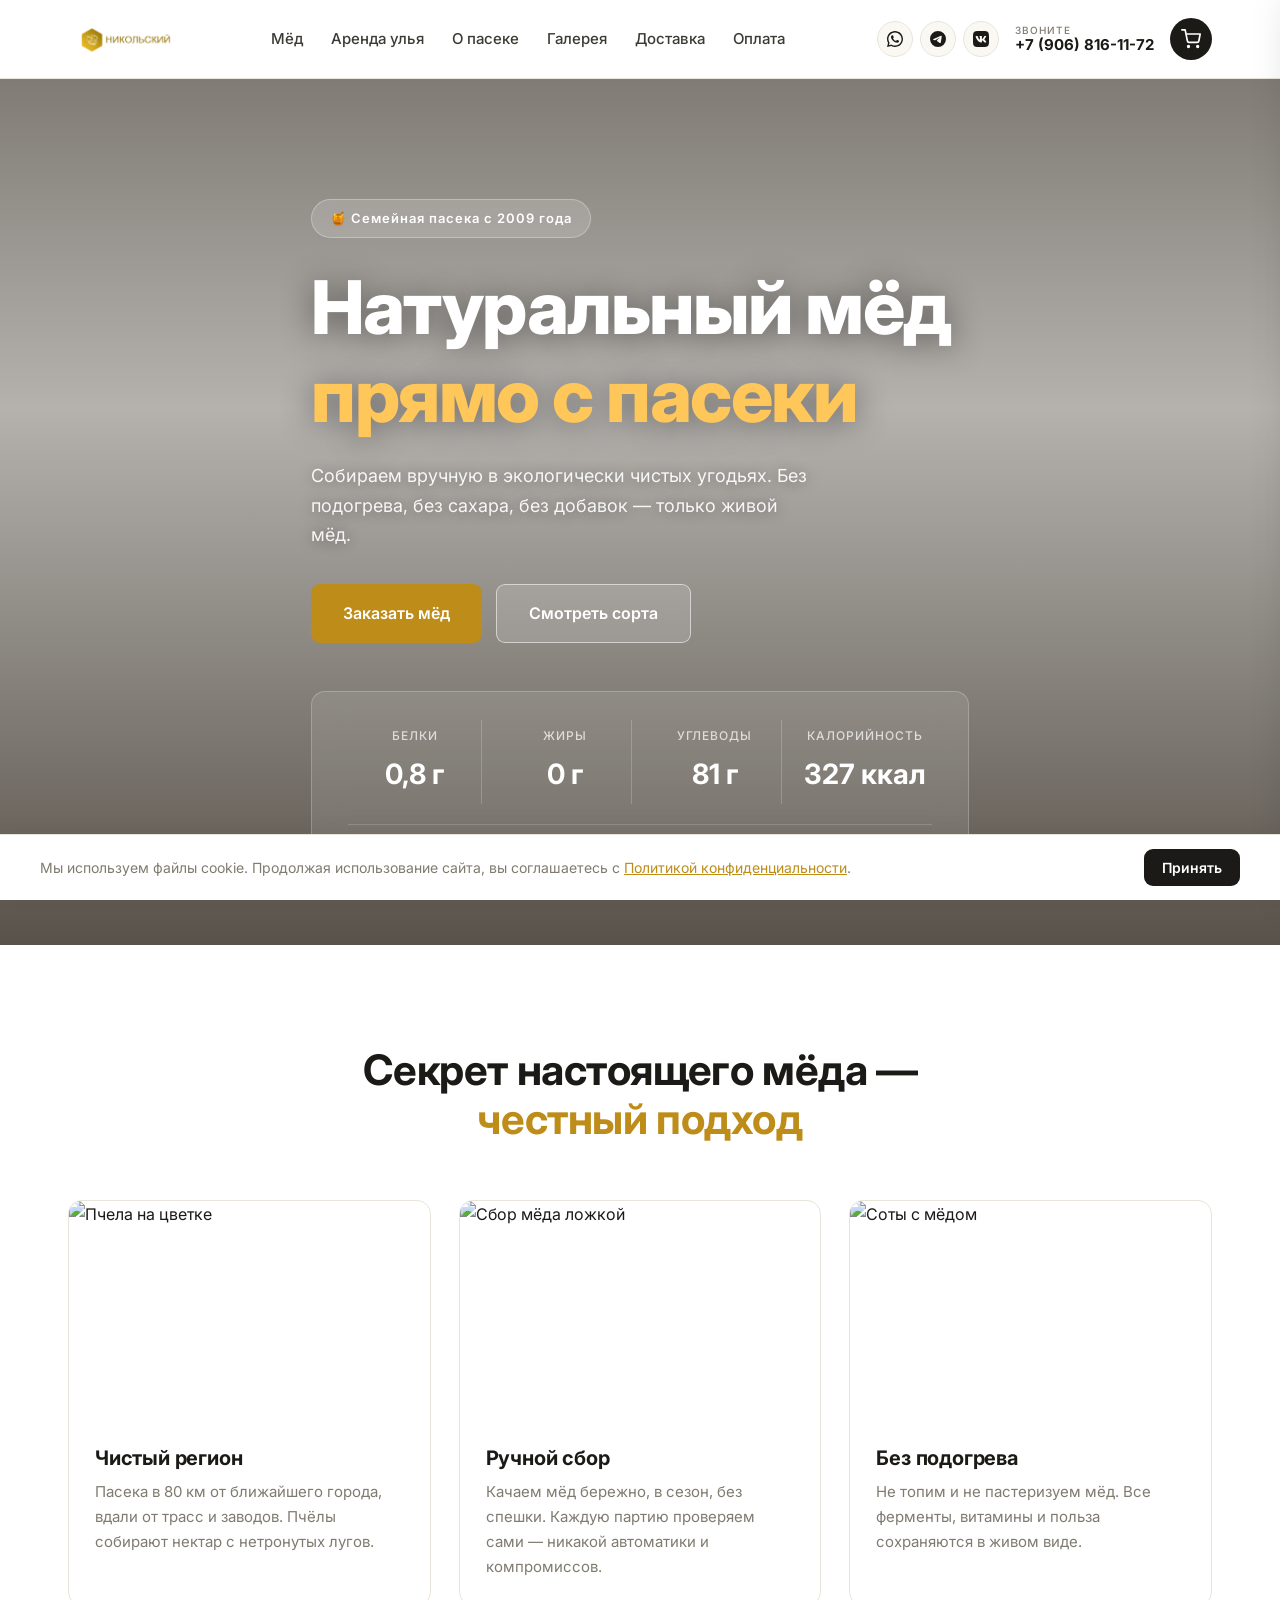
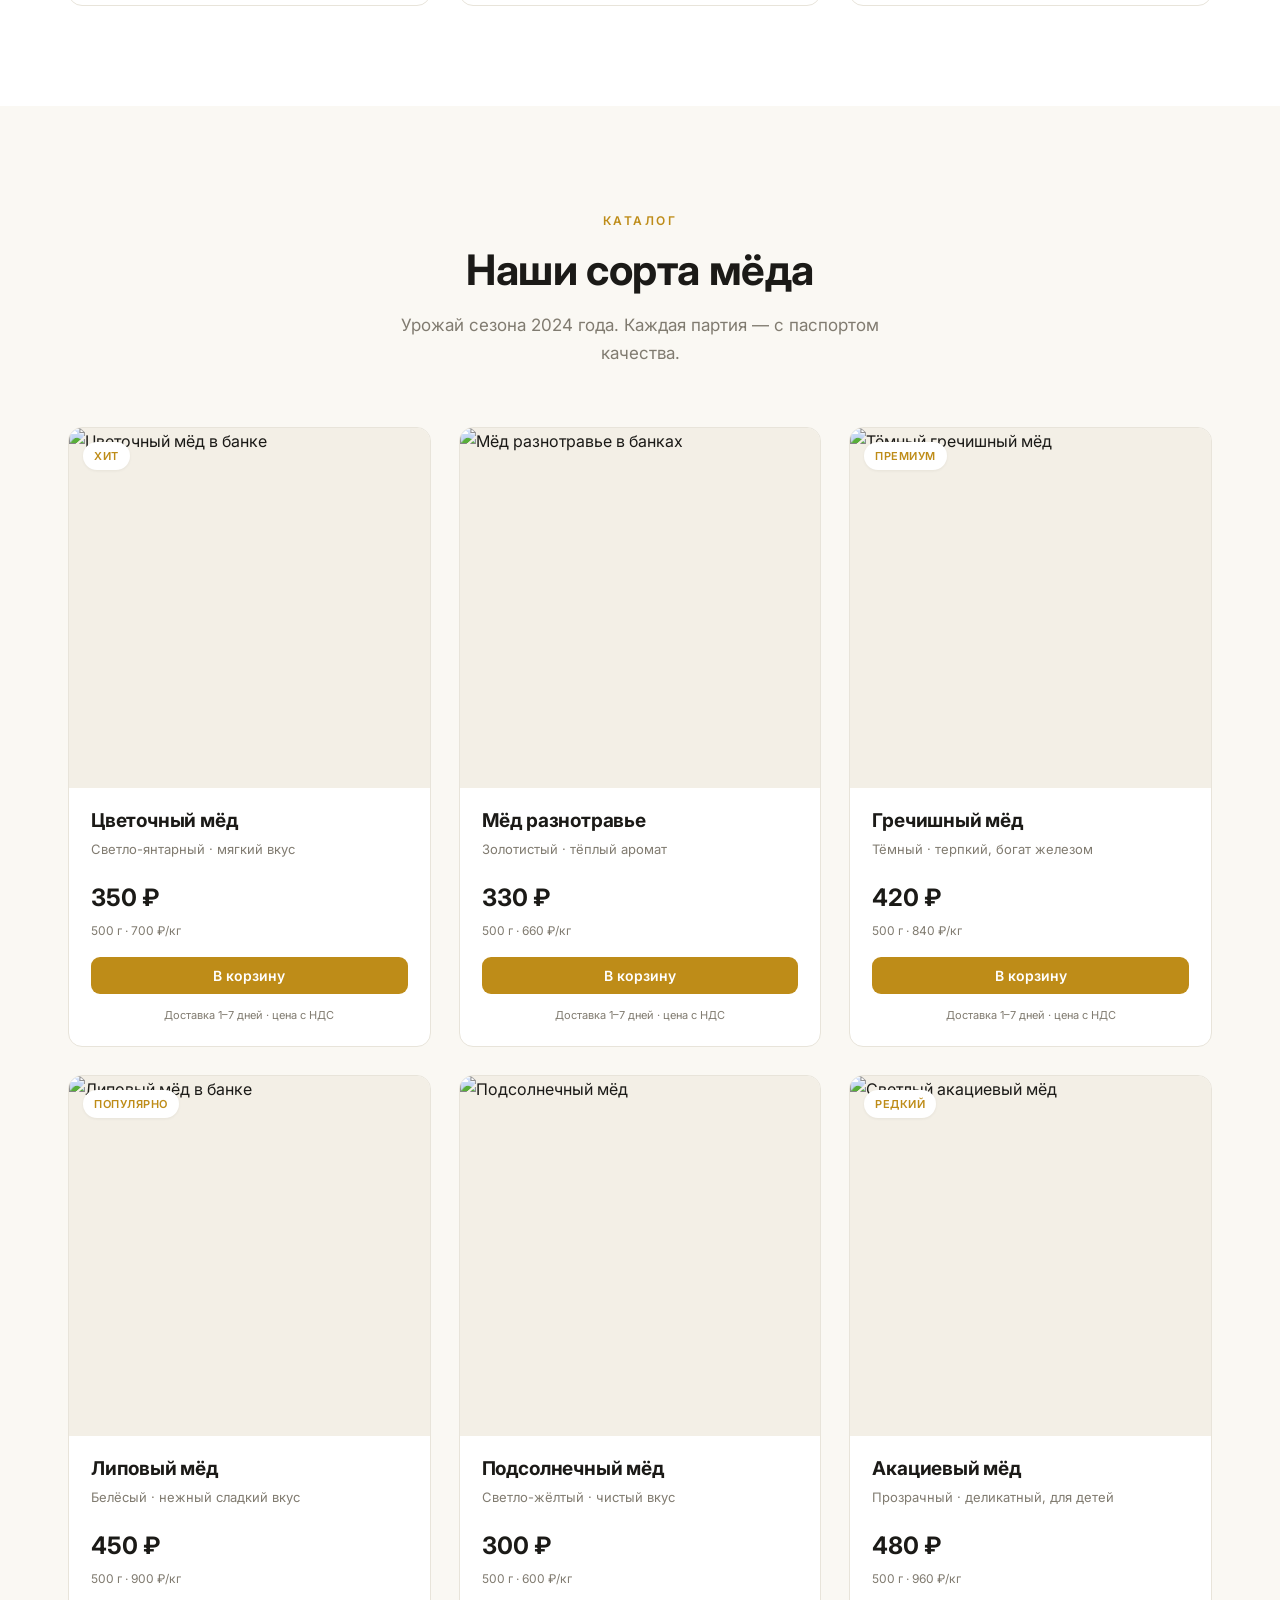
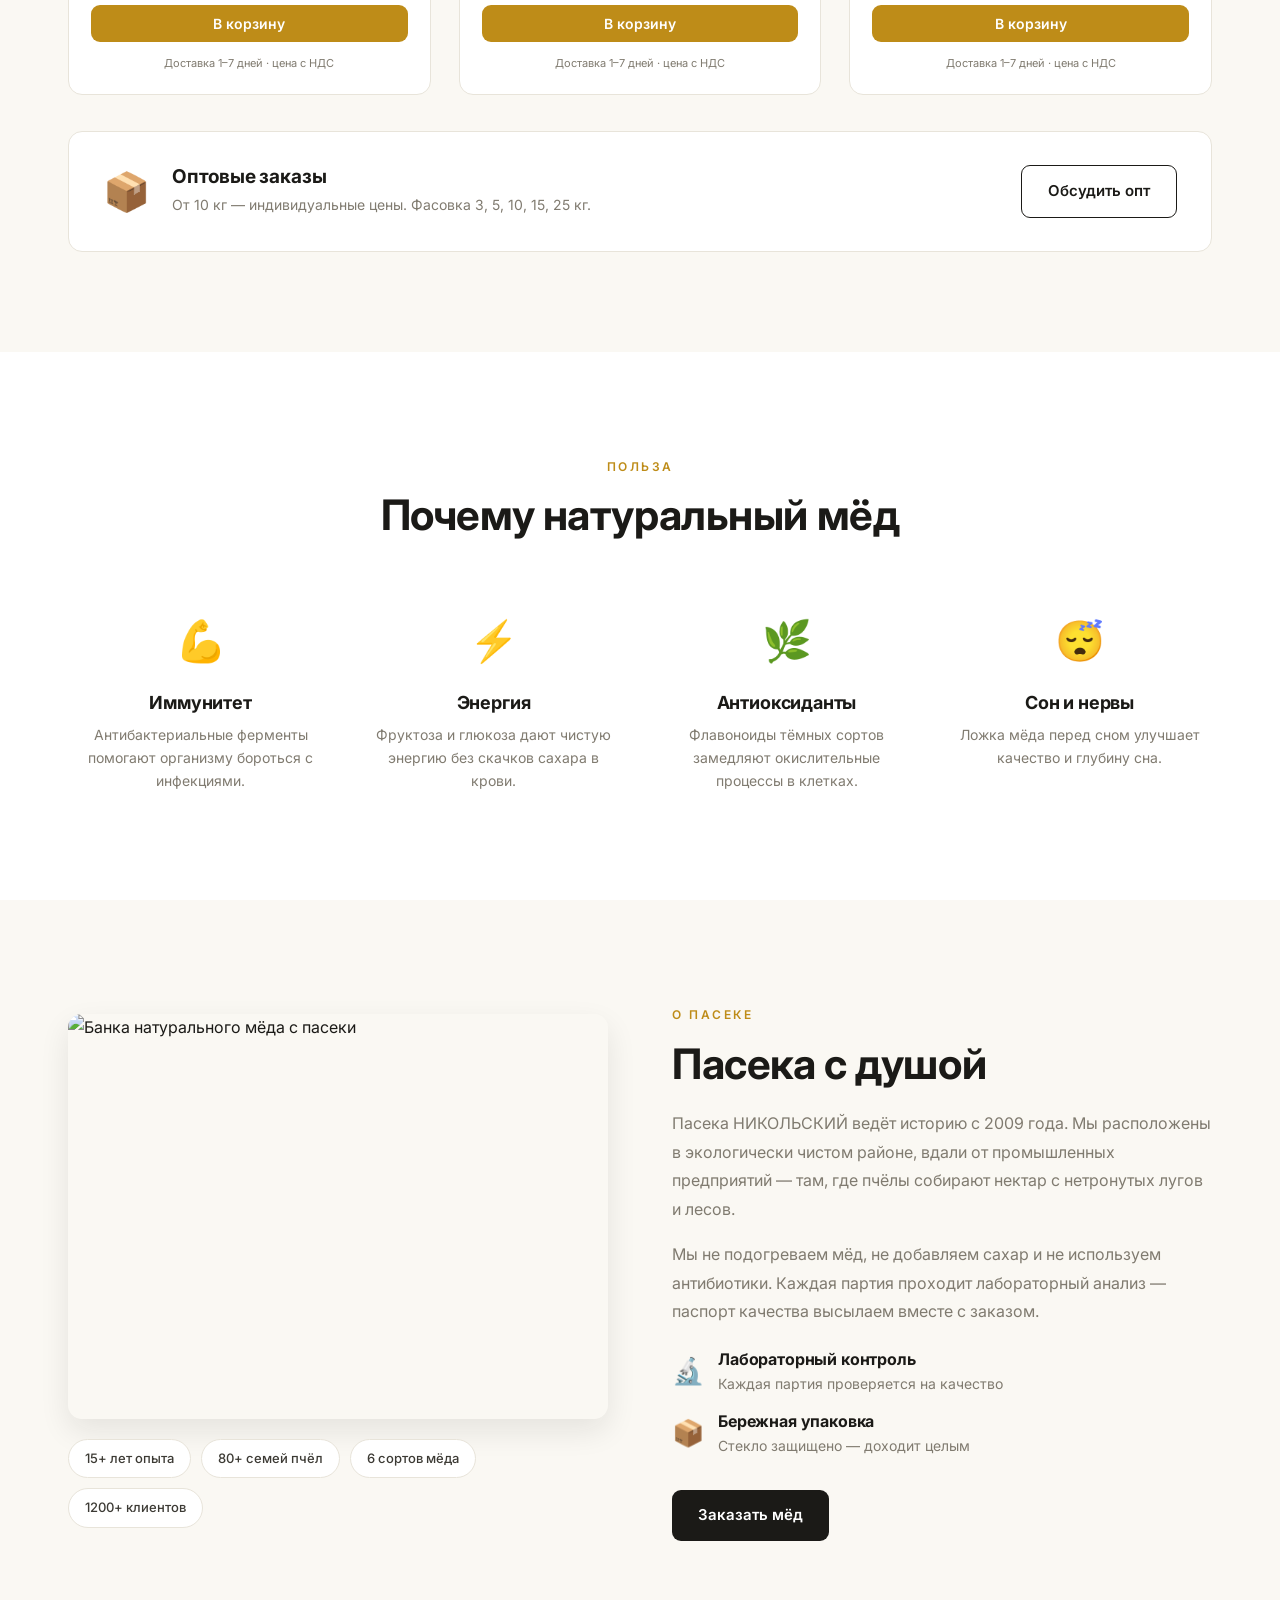
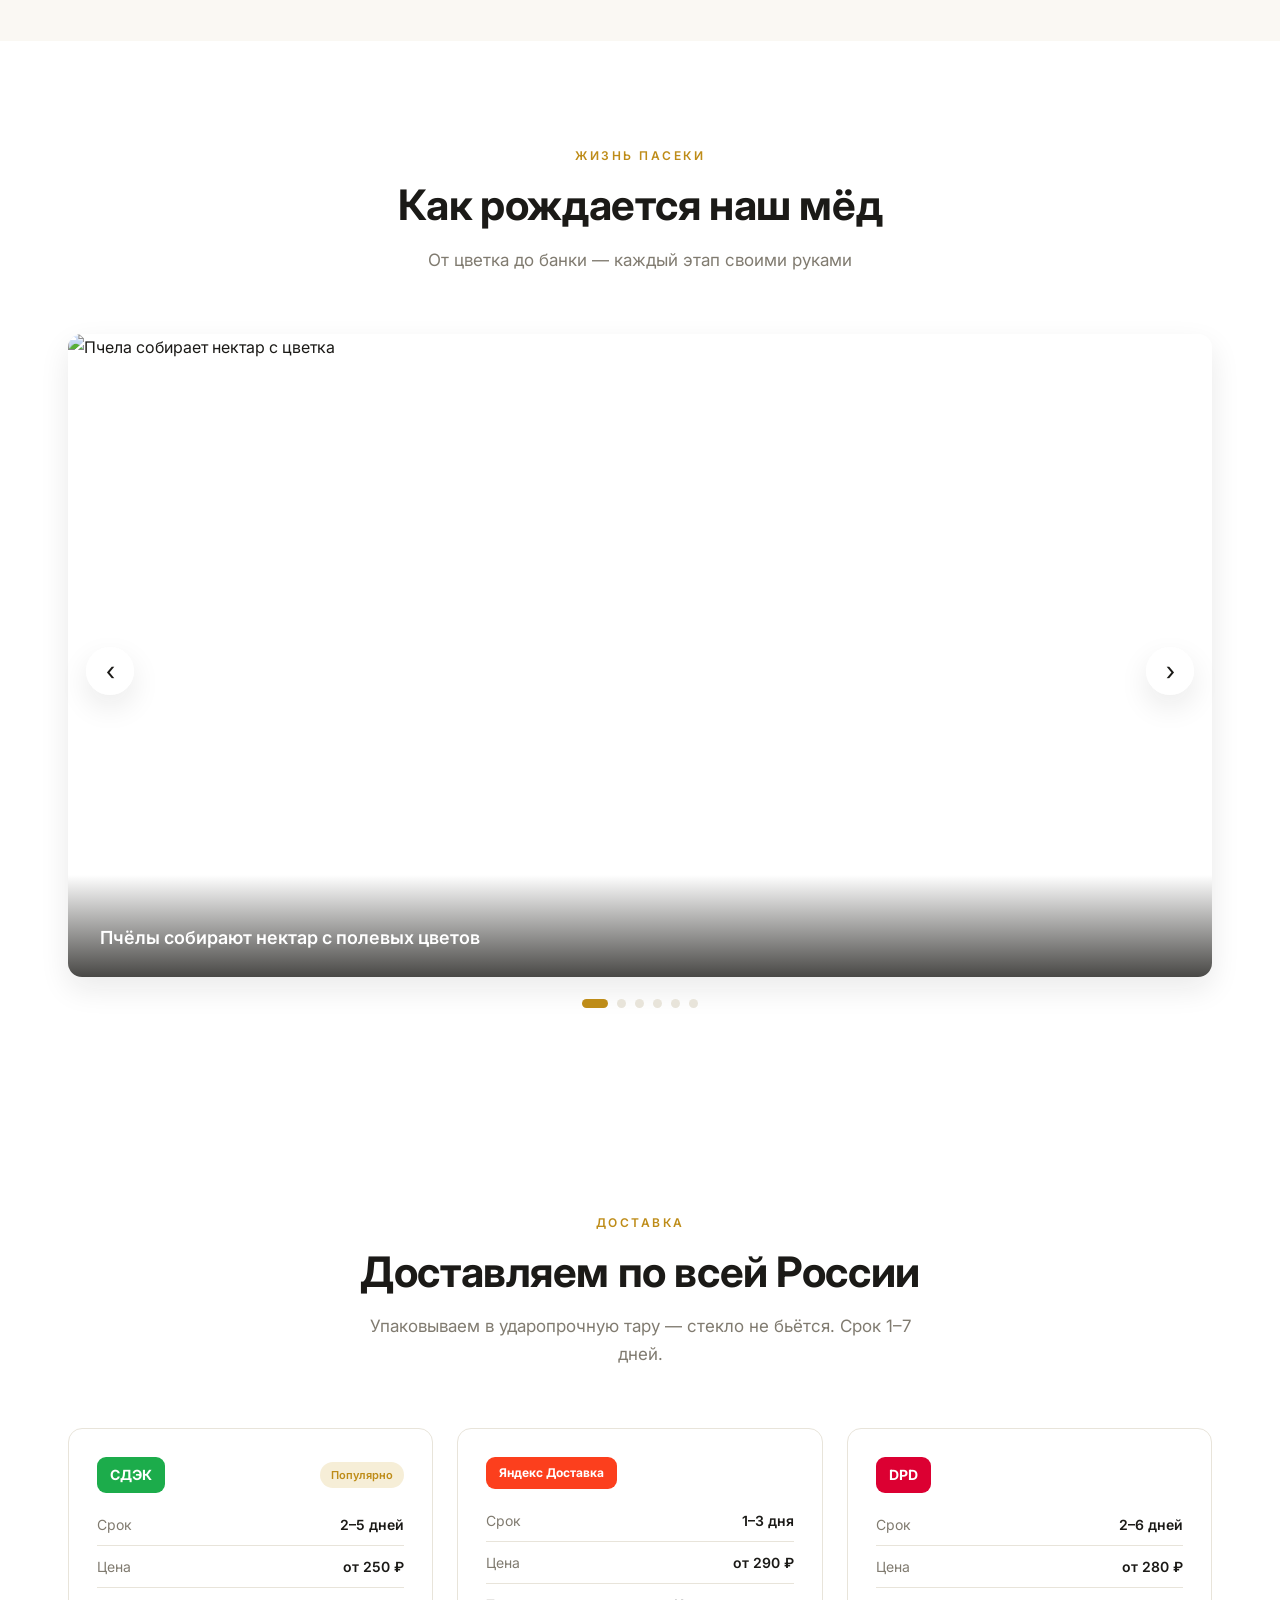
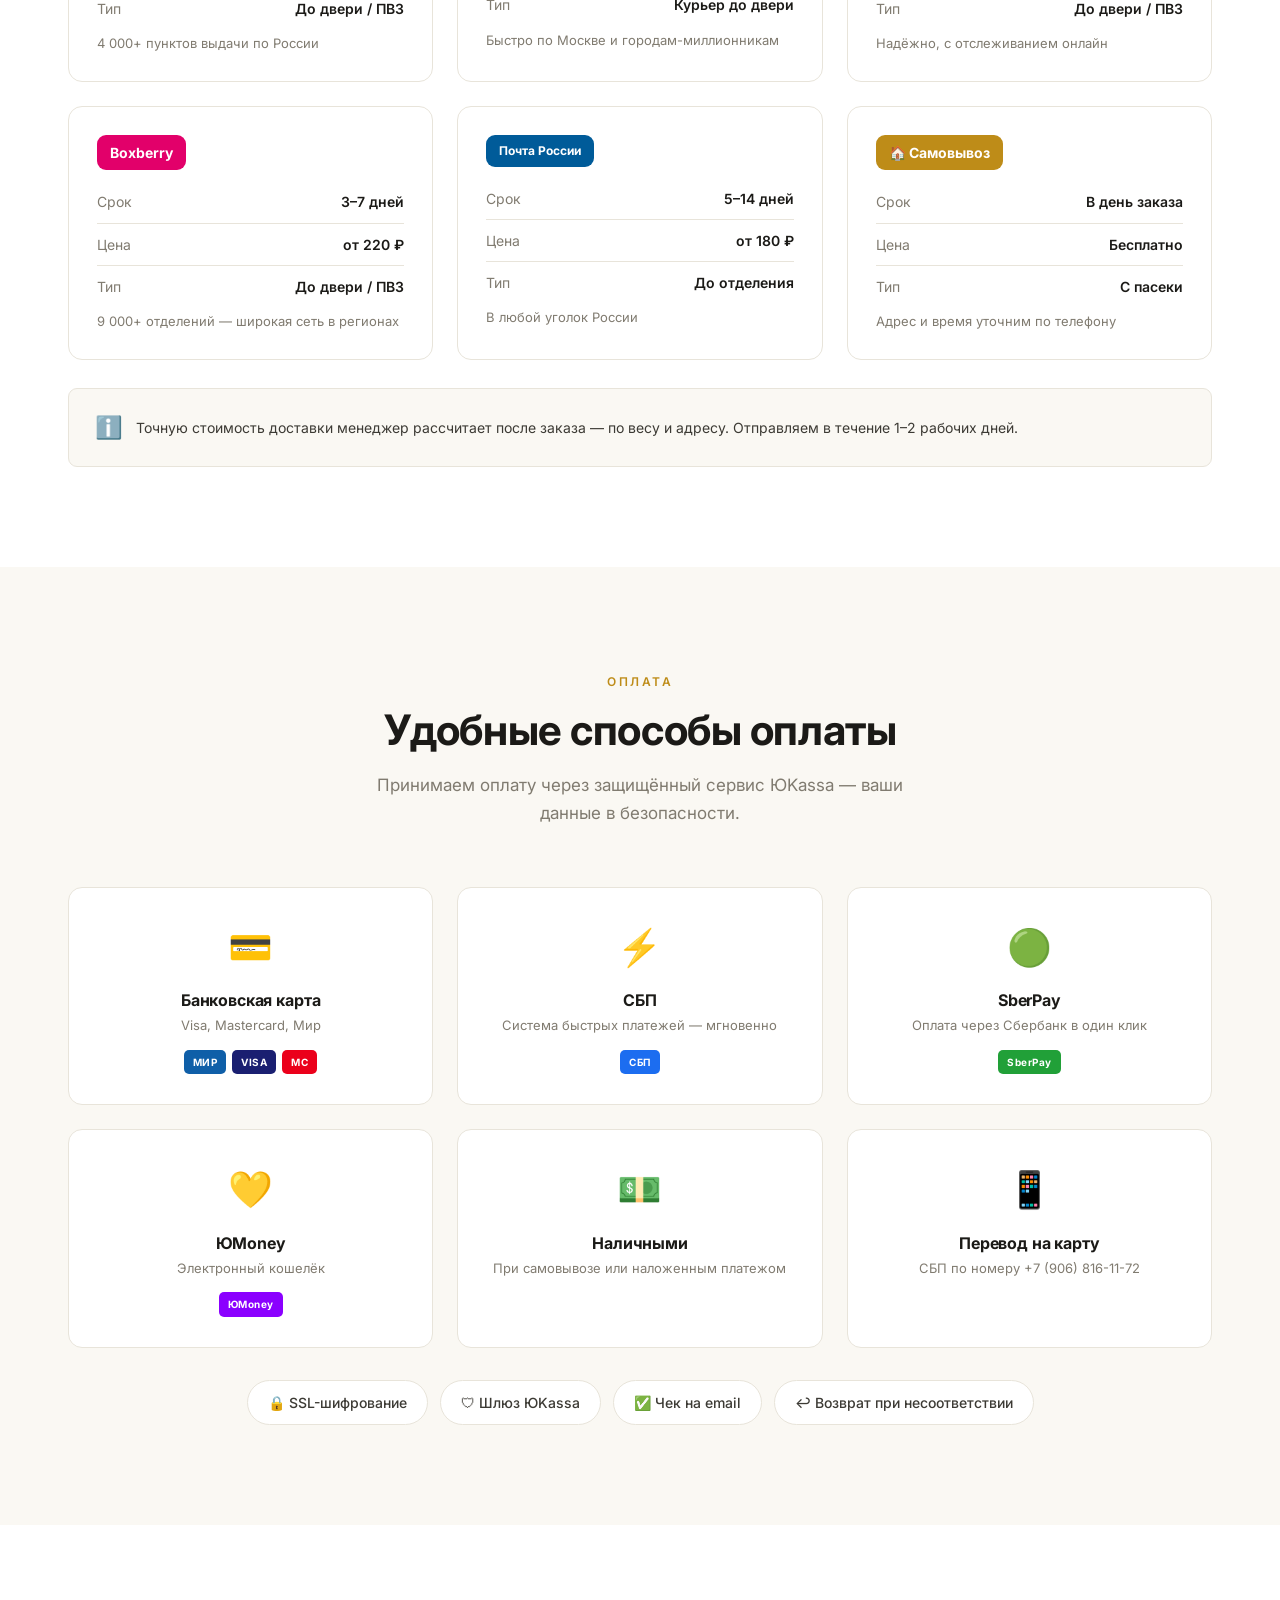
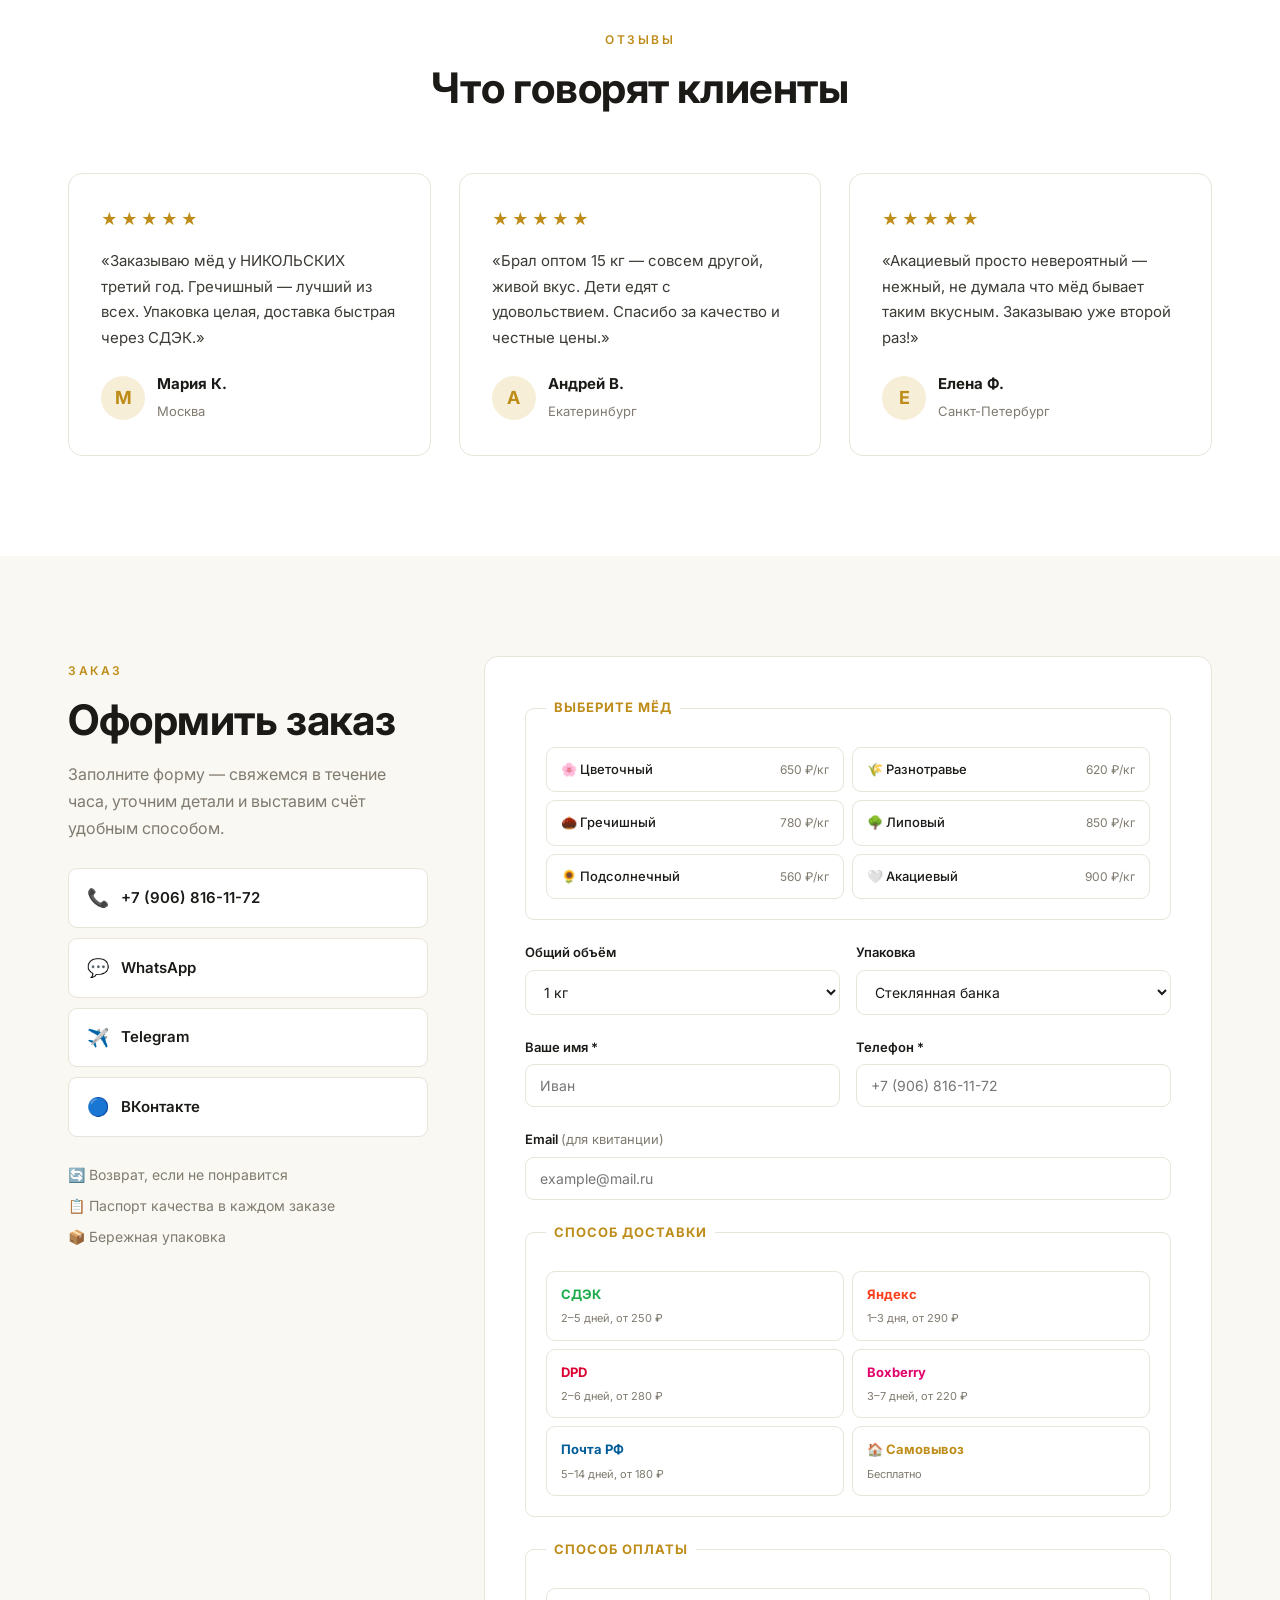
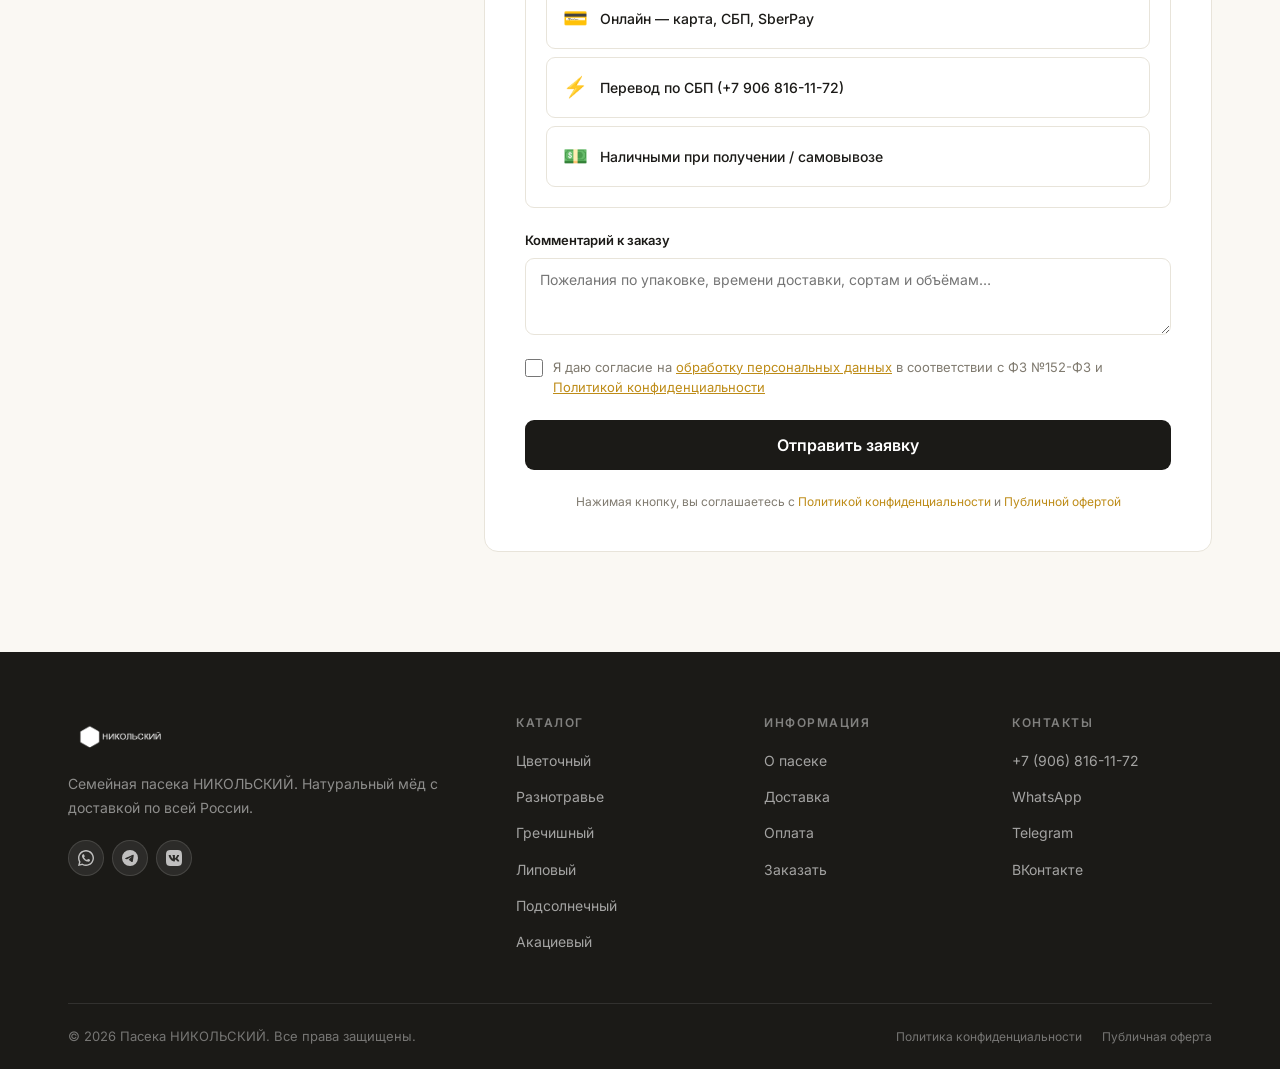
==== commit d9f21482: "Корзина и оформление заказа (e-commerce, как у Grass) - Рабочие кнопки «В корзину» на всех товарах -" ====
--- a/index.html
+++ b/index.html
@@ -3,13 +3,60 @@
 <head>
   <meta charset="UTF-8" />
   <meta name="viewport" content="width=device-width, initial-scale=1.0" />
-  <meta name="description" content="Пасека НИКОЛЬСКИЙ — натуральный мёд с доставкой по всей России. СДЭК, Яндекс Доставка, DPD, Boxberry. Онлайн-оплата картой, СБП, SberPay." />
-  <meta name="keywords" content="мёд купить, натуральный мёд, мёд с пасеки, гречишный мёд, липовый мёд, НИКОЛЬСКИЙ" />
-  <title>Пасека НИКОЛЬСКИЙ — Натуральный мёд с доставкой по России</title>
+  <title>Купить натуральный мёд с доставкой по России — Пасека НИКОЛЬСКИЙ</title>
+  <meta name="description" content="Натуральный мёд с семейной пасеки НИКОЛЬСКИЙ: цветочный, гречишный, липовый, акациевый. Без сахара и добавок. Доставка СДЭК, Яндекс, DPD, Почтой. Оплата картой, СБП, SberPay." />
+  <meta name="keywords" content="купить мёд, натуральный мёд, мёд с пасеки, гречишный мёд, липовый мёд, акациевый мёд, мёд оптом, доставка мёда, аренда улья, НИКОЛЬСКИЙ" />
+  <meta name="author" content="Пасека НИКОЛЬСКИЙ" />
+  <meta name="robots" content="index, follow" />
+  <meta name="theme-color" content="#B8860B" />
+  <link rel="canonical" href="https://nikolskymed.ru/" />
+
+  <!-- Favicon -->
+  <link rel="icon" type="image/svg+xml" href="favicon.svg" />
+  <link rel="icon" type="image/png" href="images/logo.png" />
+  <link rel="apple-touch-icon" href="images/logo.png" />
+
+  <!-- Open Graph -->
+  <meta property="og:type" content="website" />
+  <meta property="og:site_name" content="Пасека НИКОЛЬСКИЙ" />
+  <meta property="og:title" content="Натуральный мёд с доставкой по России — Пасека НИКОЛЬСКИЙ" />
+  <meta property="og:description" content="Мёд с семейной пасеки: цветочный, гречишный, липовый, акациевый. Без сахара и добавок. Доставка по всей России." />
+  <meta property="og:url" content="https://nikolskymed.ru/" />
+  <meta property="og:locale" content="ru_RU" />
+  <meta property="og:image" content="https://images.pexels.com/photos/302163/pexels-photo-302163.jpeg?auto=compress&cs=tinysrgb&w=1200&h=630&fit=crop" />
+  <meta property="og:image:width" content="1200" />
+  <meta property="og:image:height" content="630" />
+
+  <!-- Twitter -->
+  <meta name="twitter:card" content="summary_large_image" />
+  <meta name="twitter:title" content="Натуральный мёд с доставкой — Пасека НИКОЛЬСКИЙ" />
+  <meta name="twitter:description" content="Мёд с семейной пасеки: без сахара и добавок. Доставка по всей России." />
+  <meta name="twitter:image" content="https://images.pexels.com/photos/302163/pexels-photo-302163.jpeg?auto=compress&cs=tinysrgb&w=1200&h=630&fit=crop" />
+
   <link rel="preconnect" href="https://fonts.googleapis.com" />
   <link rel="preconnect" href="https://fonts.gstatic.com" crossorigin />
   <link href="https://fonts.googleapis.com/css2?family=Montserrat:wght@500;600;700;800;900&family=Inter:wght@400;500;600&display=swap" rel="stylesheet" />
   <link rel="stylesheet" href="style.css" />
+
+  <!-- Структурированные данные (Schema.org) -->
+  <script type="application/ld+json">
+  {
+    "@context": "https://schema.org",
+    "@type": "Store",
+    "name": "Пасека НИКОЛЬСКИЙ",
+    "image": "https://nikolskymed.ru/images/logo.png",
+    "url": "https://nikolskymed.ru/",
+    "telephone": "+7-906-816-11-72",
+    "description": "Натуральный мёд с семейной пасеки с доставкой по всей России. Без сахара и добавок.",
+    "priceRange": "300–2500 ₽",
+    "areaServed": "RU",
+    "sameAs": [
+      "https://wa.me/79068161172",
+      "https://t.me/+79068161172",
+      "https://vk.com/write-79068161172"
+    ]
+  }
+  </script>
 </head>
 <body>
 
@@ -51,7 +98,10 @@
           <span class="header__phone-label">Звоните</span>
           +7 (906) 816-11-72
         </a>
-        <a href="#order" class="btn btn--dark btn--sm">Заказать</a>
+        <button class="cart-btn" id="cartBtn" aria-label="Корзина">
+          <svg viewBox="0 0 24 24" fill="none" stroke="currentColor" stroke-width="2" stroke-linecap="round" stroke-linejoin="round"><circle cx="9" cy="21" r="1"/><circle cx="20" cy="21" r="1"/><path d="M1 1h4l2.68 13.39a2 2 0 0 0 2 1.61h9.72a2 2 0 0 0 2-1.61L23 6H6"/></svg>
+          <span class="cart-btn__count" id="cartCount">0</span>
+        </button>
         <button class="burger" id="burger" aria-label="Открыть меню">
           <span></span><span></span><span></span>
         </button>
@@ -168,7 +218,7 @@
               <span class="product-card__price">350 ₽</span>
               <span class="product-card__unit">500 г · 700 ₽/кг</span>
             </div>
-            <a href="#order" class="btn btn--gold btn--full btn--sm">В корзину</a>
+            <button type="button" class="btn btn--gold btn--full btn--sm add-to-cart" data-id="flower" data-name="Цветочный мёд" data-price="350" data-unit="500 г">В корзину</button>
             <p class="product-card__delivery">Доставка 1–7 дней · цена с НДС</p>
           </div>
         </article>
@@ -184,7 +234,7 @@
               <span class="product-card__price">330 ₽</span>
               <span class="product-card__unit">500 г · 660 ₽/кг</span>
             </div>
-            <a href="#order" class="btn btn--gold btn--full btn--sm">В корзину</a>
+            <button type="button" class="btn btn--gold btn--full btn--sm add-to-cart" data-id="raznotravie" data-name="Мёд разнотравье" data-price="330" data-unit="500 г">В корзину</button>
             <p class="product-card__delivery">Доставка 1–7 дней · цена с НДС</p>
           </div>
         </article>
@@ -201,7 +251,7 @@
               <span class="product-card__price">420 ₽</span>
               <span class="product-card__unit">500 г · 840 ₽/кг</span>
             </div>
-            <a href="#order" class="btn btn--gold btn--full btn--sm">В корзину</a>
+            <button type="button" class="btn btn--gold btn--full btn--sm add-to-cart" data-id="grechishny" data-name="Гречишный мёд" data-price="420" data-unit="500 г">В корзину</button>
             <p class="product-card__delivery">Доставка 1–7 дней · цена с НДС</p>
           </div>
         </article>
@@ -218,7 +268,7 @@
               <span class="product-card__price">450 ₽</span>
               <span class="product-card__unit">500 г · 900 ₽/кг</span>
             </div>
-            <a href="#order" class="btn btn--gold btn--full btn--sm">В корзину</a>
+            <button type="button" class="btn btn--gold btn--full btn--sm add-to-cart" data-id="lipovy" data-name="Липовый мёд" data-price="450" data-unit="500 г">В корзину</button>
             <p class="product-card__delivery">Доставка 1–7 дней · цена с НДС</p>
           </div>
         </article>
@@ -234,7 +284,7 @@
               <span class="product-card__price">300 ₽</span>
               <span class="product-card__unit">500 г · 600 ₽/кг</span>
             </div>
-            <a href="#order" class="btn btn--gold btn--full btn--sm">В корзину</a>
+            <button type="button" class="btn btn--gold btn--full btn--sm add-to-cart" data-id="podsolnechny" data-name="Подсолнечный мёд" data-price="300" data-unit="500 г">В корзину</button>
             <p class="product-card__delivery">Доставка 1–7 дней · цена с НДС</p>
           </div>
         </article>
@@ -251,7 +301,7 @@
               <span class="product-card__price">480 ₽</span>
               <span class="product-card__unit">500 г · 960 ₽/кг</span>
             </div>
-            <a href="#order" class="btn btn--gold btn--full btn--sm">В корзину</a>
+            <button type="button" class="btn btn--gold btn--full btn--sm add-to-cart" data-id="acacia" data-name="Акациевый мёд" data-price="480" data-unit="500 г">В корзину</button>
             <p class="product-card__delivery">Доставка 1–7 дней · цена с НДС</p>
           </div>
         </article>
@@ -713,6 +763,71 @@
     </div>
   </footer>
 
+  <!-- ═══ КОРЗИНА ═══ -->
+  <div class="cart-overlay" id="cartOverlay"></div>
+  <aside class="cart-drawer" id="cartDrawer" aria-label="Корзина">
+    <div class="cart-drawer__head">
+      <h3 id="cartTitle">Корзина</h3>
+      <button class="cart-close" id="cartClose" aria-label="Закрыть">&times;</button>
+    </div>
+
+    <!-- Список товаров -->
+    <div class="cart-view" id="cartView">
+      <div class="cart-drawer__body" id="cartBody"><!-- товары рендерятся здесь --></div>
+      <div class="cart-drawer__foot" id="cartFoot">
+        <div class="cart-total"><span>Итого:</span><b id="cartTotal">0 ₽</b></div>
+        <button class="btn btn--gold btn--full btn--lg" id="cartCheckoutBtn">Оформить заказ</button>
+        <p class="cart-note">Доставку рассчитает менеджер после оформления</p>
+      </div>
+    </div>
+
+    <!-- Оформление -->
+    <form class="cart-checkout" id="cartCheckout" novalidate>
+      <button type="button" class="cart-back" id="cartBack">← Назад в корзину</button>
+      <div class="form-group">
+        <label for="coName">Ваше имя *</label>
+        <input type="text" id="coName" name="name" placeholder="Иван" required />
+      </div>
+      <div class="form-group">
+        <label for="coPhone">Телефон *</label>
+        <input type="tel" id="coPhone" name="phone" placeholder="+7 (906) 816-11-72" required />
+      </div>
+      <div class="form-group">
+        <label for="coDelivery">Способ доставки</label>
+        <select id="coDelivery" name="delivery">
+          <option value="СДЭК">СДЭК — 2–5 дней, от 250 ₽</option>
+          <option value="Яндекс Доставка">Яндекс Доставка — 1–3 дня, от 290 ₽</option>
+          <option value="DPD">DPD — 2–6 дней, от 280 ₽</option>
+          <option value="Boxberry">Boxberry — 3–7 дней, от 220 ₽</option>
+          <option value="Почта России">Почта России — 5–14 дней, от 180 ₽</option>
+          <option value="Самовывоз">Самовывоз — бесплатно</option>
+        </select>
+      </div>
+      <div class="form-group" id="coAddressGroup">
+        <label for="coAddress">Адрес / город и индекс</label>
+        <input type="text" id="coAddress" name="address" placeholder="г. Москва, ул. Ленина, д. 5" />
+      </div>
+      <div class="form-group">
+        <label for="coPayment">Способ оплаты</label>
+        <select id="coPayment" name="payment">
+          <option value="Онлайн (карта, СБП, SberPay)">Онлайн — карта, СБП, SberPay</option>
+          <option value="Перевод по СБП">Перевод по СБП на +7 906 816-11-72</option>
+          <option value="Наличными при получении">Наличными при получении / самовывозе</option>
+        </select>
+      </div>
+      <div class="form-group">
+        <label for="coComment">Комментарий</label>
+        <textarea id="coComment" name="comment" rows="2" placeholder="Пожелания к заказу…"></textarea>
+      </div>
+      <label class="consent-label" id="coConsentLabel">
+        <input type="checkbox" id="coConsent" name="consent" required />
+        <span>Я согласен на <a href="privacy.html" target="_blank">обработку персональных данных</a></span>
+      </label>
+      <div class="cart-total"><span>К оплате:</span><b id="coTotal">0 ₽</b></div>
+      <button type="submit" class="btn btn--gold btn--full btn--lg" id="coSubmit">Подтвердить заказ</button>
+    </form>
+  </aside>
+
   <!-- ═══ TOAST ═══ -->
   <div class="toast" id="toast">
     <span class="toast__icon">🍯</span>
--- a/style.css
+++ b/style.css
@@ -330,6 +330,7 @@
 .form-group label { font-size: 13px; font-weight: 600; color: var(--ink); }
 .optional { font-weight: 400; color: var(--muted); }
 .form-group input, .form-group select, .form-group textarea {
+  width: 100%; min-width: 0; max-width: 100%;
   padding: 12px 14px; border: 1.5px solid var(--line); border-radius: var(--r-sm); font-size: 14px; color: var(--ink);
   background: var(--white); transition: border-color var(--t); outline: none; }
 .form-group input:focus, .form-group select:focus, .form-group textarea:focus { border-color: var(--gold); }
@@ -425,6 +426,55 @@
 .rent-cta__text p { color: rgba(255,255,255,0.7); font-size: 16px; line-height: 1.7; }
 .rent-form { background: var(--white); border-radius: var(--r); padding: 30px; display: flex; flex-direction: column; gap: 16px; }
 
+/* ─── КОРЗИНА ─── */
+.cart-btn { position: relative; display: flex; align-items: center; justify-content: center; width: 42px; height: 42px; border-radius: 50%; background: var(--ink); color: #fff; transition: all var(--t); }
+.cart-btn svg { width: 20px; height: 20px; }
+.cart-btn:hover { background: var(--gold); transform: translateY(-2px); }
+.cart-btn__count { position: absolute; top: -5px; right: -5px; min-width: 20px; height: 20px; padding: 0 5px; border-radius: 10px; background: var(--gold); color: #fff; font-size: 11px; font-weight: 700; display: flex; align-items: center; justify-content: center; border: 2px solid var(--white); }
+.cart-btn__count.empty { display: none; }
+
+.cart-overlay { position: fixed; inset: 0; background: rgba(27,26,23,0.5); opacity: 0; visibility: hidden; transition: opacity .3s ease; z-index: 1000; }
+.cart-overlay.open { opacity: 1; visibility: visible; }
+
+.cart-drawer { position: fixed; top: 0; right: 0; height: 100%; width: 420px; max-width: 92vw; background: var(--white); z-index: 1001; transform: translateX(105%); transition: transform .35s cubic-bezier(.4,0,.2,1); display: flex; flex-direction: column; box-shadow: -10px 0 40px rgba(0,0,0,.15); }
+.cart-drawer.open { transform: translateX(0); }
+.cart-drawer__head { display: flex; align-items: center; justify-content: space-between; padding: 22px 24px; border-bottom: 1px solid var(--line); flex-shrink: 0; }
+.cart-drawer__head h3 { font-size: 20px; font-weight: 700; }
+.cart-close { font-size: 30px; line-height: 1; color: var(--muted); width: 36px; height: 36px; border-radius: 50%; transition: all var(--t); display: flex; align-items: center; justify-content: center; }
+.cart-close:hover { background: var(--bg-2); color: var(--ink); }
+
+.cart-view { display: flex; flex-direction: column; flex: 1; min-height: 0; }
+.cart-drawer__body { flex: 1; overflow-y: auto; padding: 12px 24px; }
+.cart-empty { text-align: center; color: var(--muted); padding: 70px 20px; font-size: 15px; }
+.cart-empty span { font-size: 52px; display: block; margin-bottom: 16px; }
+
+.cart-item { display: grid; grid-template-columns: 1fr auto; gap: 6px 12px; padding: 16px 0; border-bottom: 1px solid var(--line); }
+.cart-item__name { font-weight: 600; color: var(--ink); font-size: 15px; }
+.cart-item__unit { font-size: 12px; color: var(--muted); }
+.cart-item__price { font-weight: 700; color: var(--ink); white-space: nowrap; text-align: right; }
+.cart-item__controls { display: flex; align-items: center; gap: 12px; grid-column: 1 / -1; margin-top: 4px; }
+.qty { display: flex; align-items: center; border: 1.5px solid var(--line); border-radius: var(--r-sm); overflow: hidden; }
+.qty button { width: 30px; height: 30px; font-size: 18px; color: var(--ink); background: var(--bg-2); transition: background var(--t); }
+.qty button:hover { background: var(--gold-soft); }
+.qty span { min-width: 34px; text-align: center; font-weight: 600; font-size: 14px; }
+.cart-item__remove { margin-left: auto; font-size: 13px; color: var(--muted); text-decoration: underline; background: none; }
+.cart-item__remove:hover { color: #c0392b; }
+
+.cart-drawer__foot { padding: 20px 24px; border-top: 1px solid var(--line); flex-shrink: 0; }
+.cart-total { display: flex; align-items: center; justify-content: space-between; margin-bottom: 14px; font-size: 16px; }
+.cart-total b { font-size: 22px; font-weight: 800; color: var(--ink); }
+.cart-note { font-size: 12px; color: var(--muted); text-align: center; margin-top: 10px; }
+
+.cart-checkout { display: none; flex-direction: column; gap: 14px; padding: 20px 24px; overflow-y: auto; flex: 1; }
+.cart-drawer.checkout-mode .cart-view { display: none; }
+.cart-drawer.checkout-mode .cart-checkout { display: flex; }
+.cart-back { align-self: flex-start; font-size: 14px; color: var(--gold); font-weight: 600; background: none; }
+.cart-back:hover { text-decoration: underline; }
+
+@media (max-width: 560px) {
+  .cart-drawer { width: 100vw; max-width: 100vw; }
+}
+
 /* ─── TOAST ─── */
 .toast { position: fixed; bottom: 30px; left: 50%; transform: translateX(-50%) translateY(20px); background: var(--ink); color: var(--white); padding: 16px 30px; border-radius: var(--r-sm); font-size: 15px; font-weight: 500; display: flex; align-items: center; gap: 10px; opacity: 0; pointer-events: none; transition: all 0.4s ease; z-index: 9998; box-shadow: var(--shadow-lg); }
 .toast.show { opacity: 1; transform: translateX(-50%) translateY(0); }
@@ -449,10 +499,8 @@
   .rent-cta { grid-template-columns: 1fr; gap: 32px; padding: 36px; }
 }
 @media (max-width: 860px) {
-  .hero__grid { grid-template-columns: 1fr; text-align: center; gap: 40px; }
-  .hero__content { display: flex; flex-direction: column; align-items: center; }
-  .hero__visual { order: -1; }
-  .hero__photo { max-width: 360px; }
+  .hero { min-height: 84vh; padding: 100px 0 40px; }
+  .hero__content { display: flex; flex-direction: column; align-items: center; text-align: center; margin: 0 auto; max-width: 540px; }
   .about__inner { grid-template-columns: 1fr; }
   .about__visual { order: -1; }
   .nav { display: none; position: fixed; top: 78px; left: 0; right: 0; background: var(--white); flex-direction: column; padding: 20px; gap: 4px; box-shadow: var(--shadow-lg); border-bottom: 1px solid var(--line); }
@@ -466,6 +514,16 @@
   .products__grid, .delivery__grid, .payment__grid, .benefits__grid { grid-template-columns: 1fr; }
   .footer__top { grid-template-columns: 1fr; }
   .footer__bottom { flex-direction: column; text-align: center; }
+  .hero { min-height: 80vh; padding: 90px 0 36px; }
+  .hero__title { font-size: 34px; line-height: 1.12; }
+  .hero__sub { font-size: 16px; }
+  .hero__eyebrow { font-size: 12px; }
+  .section-title { font-size: 27px; }
+  .recipe__title { font-size: 27px; }
+  .rent-cta { padding: 26px 20px; }
+  .rent-form { padding: 22px 18px; }
+  .tariff { padding: 30px 24px; }
+  .facts { padding: 22px 20px; }
   .facts__row { grid-template-columns: 1fr 1fr; gap: 10px; }
   .fact:nth-child(2) { border-right: none; }
   .fact { border-bottom: 1px solid var(--line); padding-bottom: 14px; }
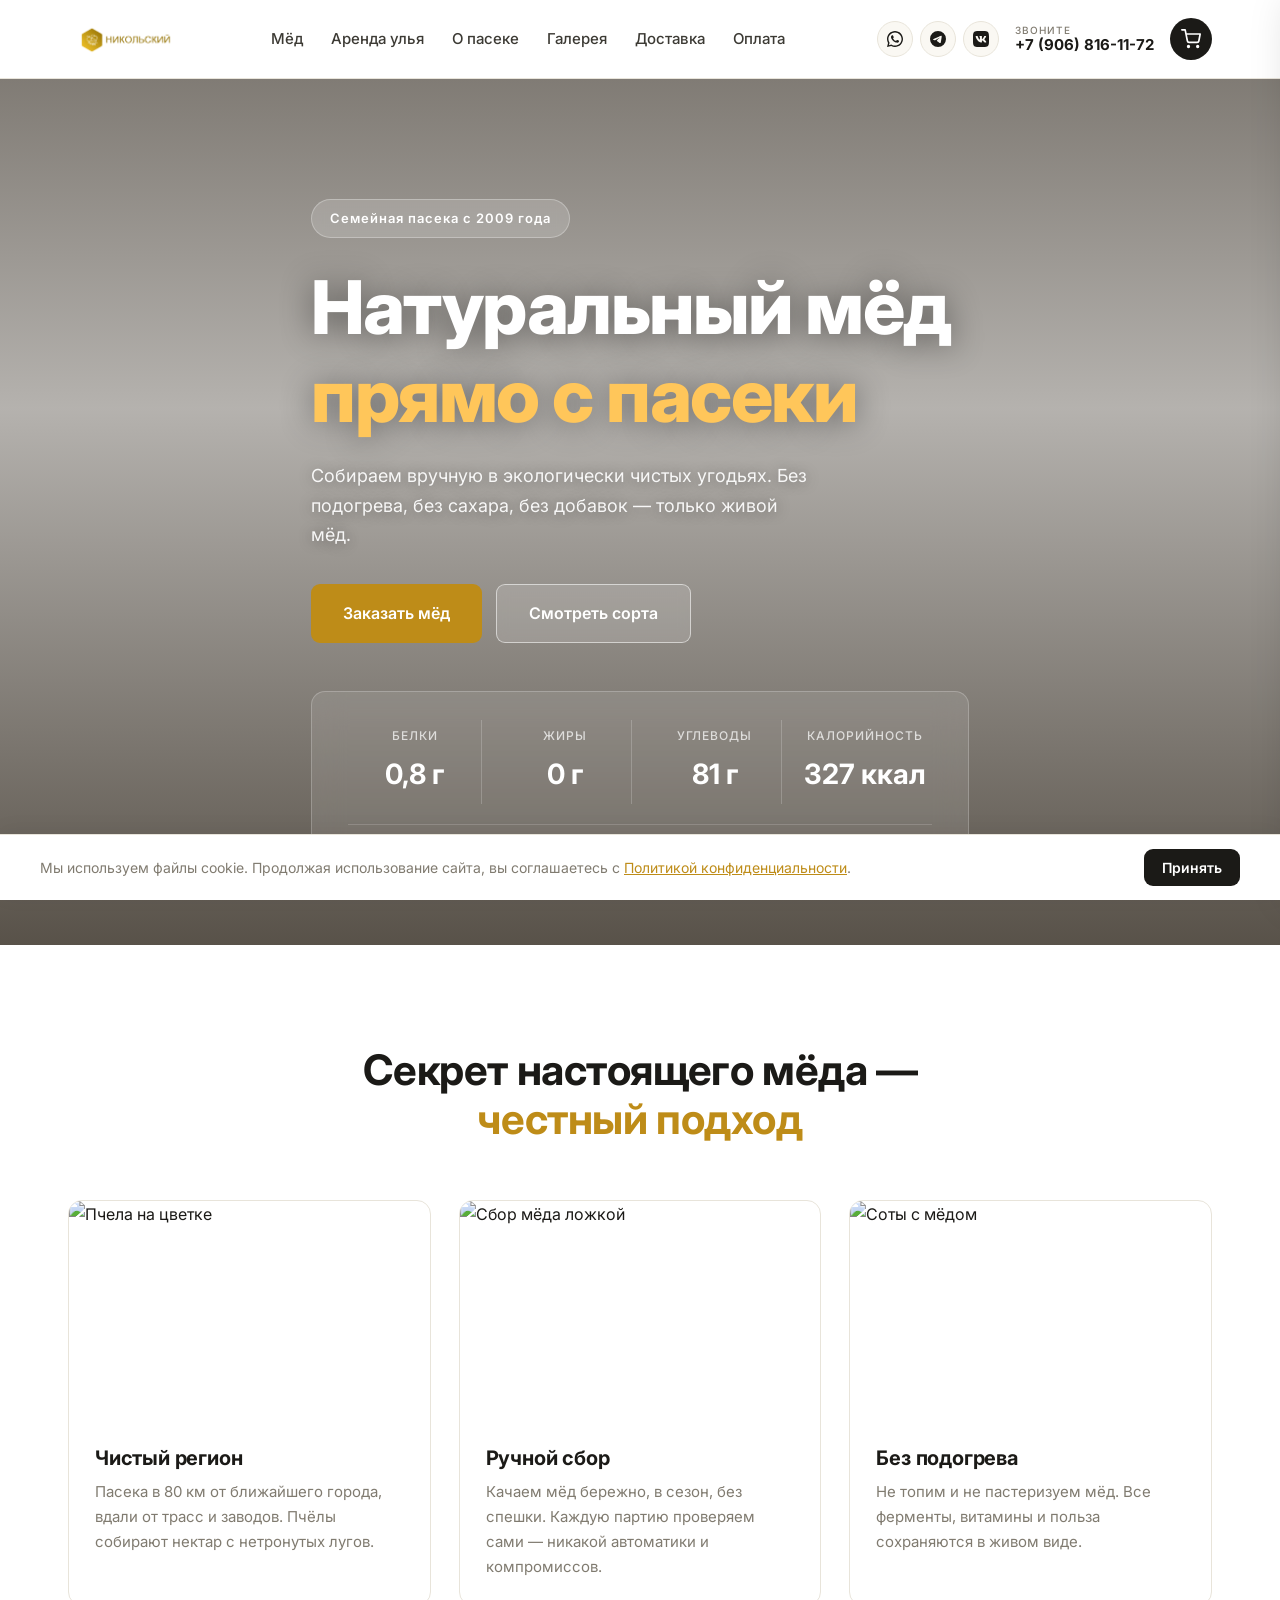
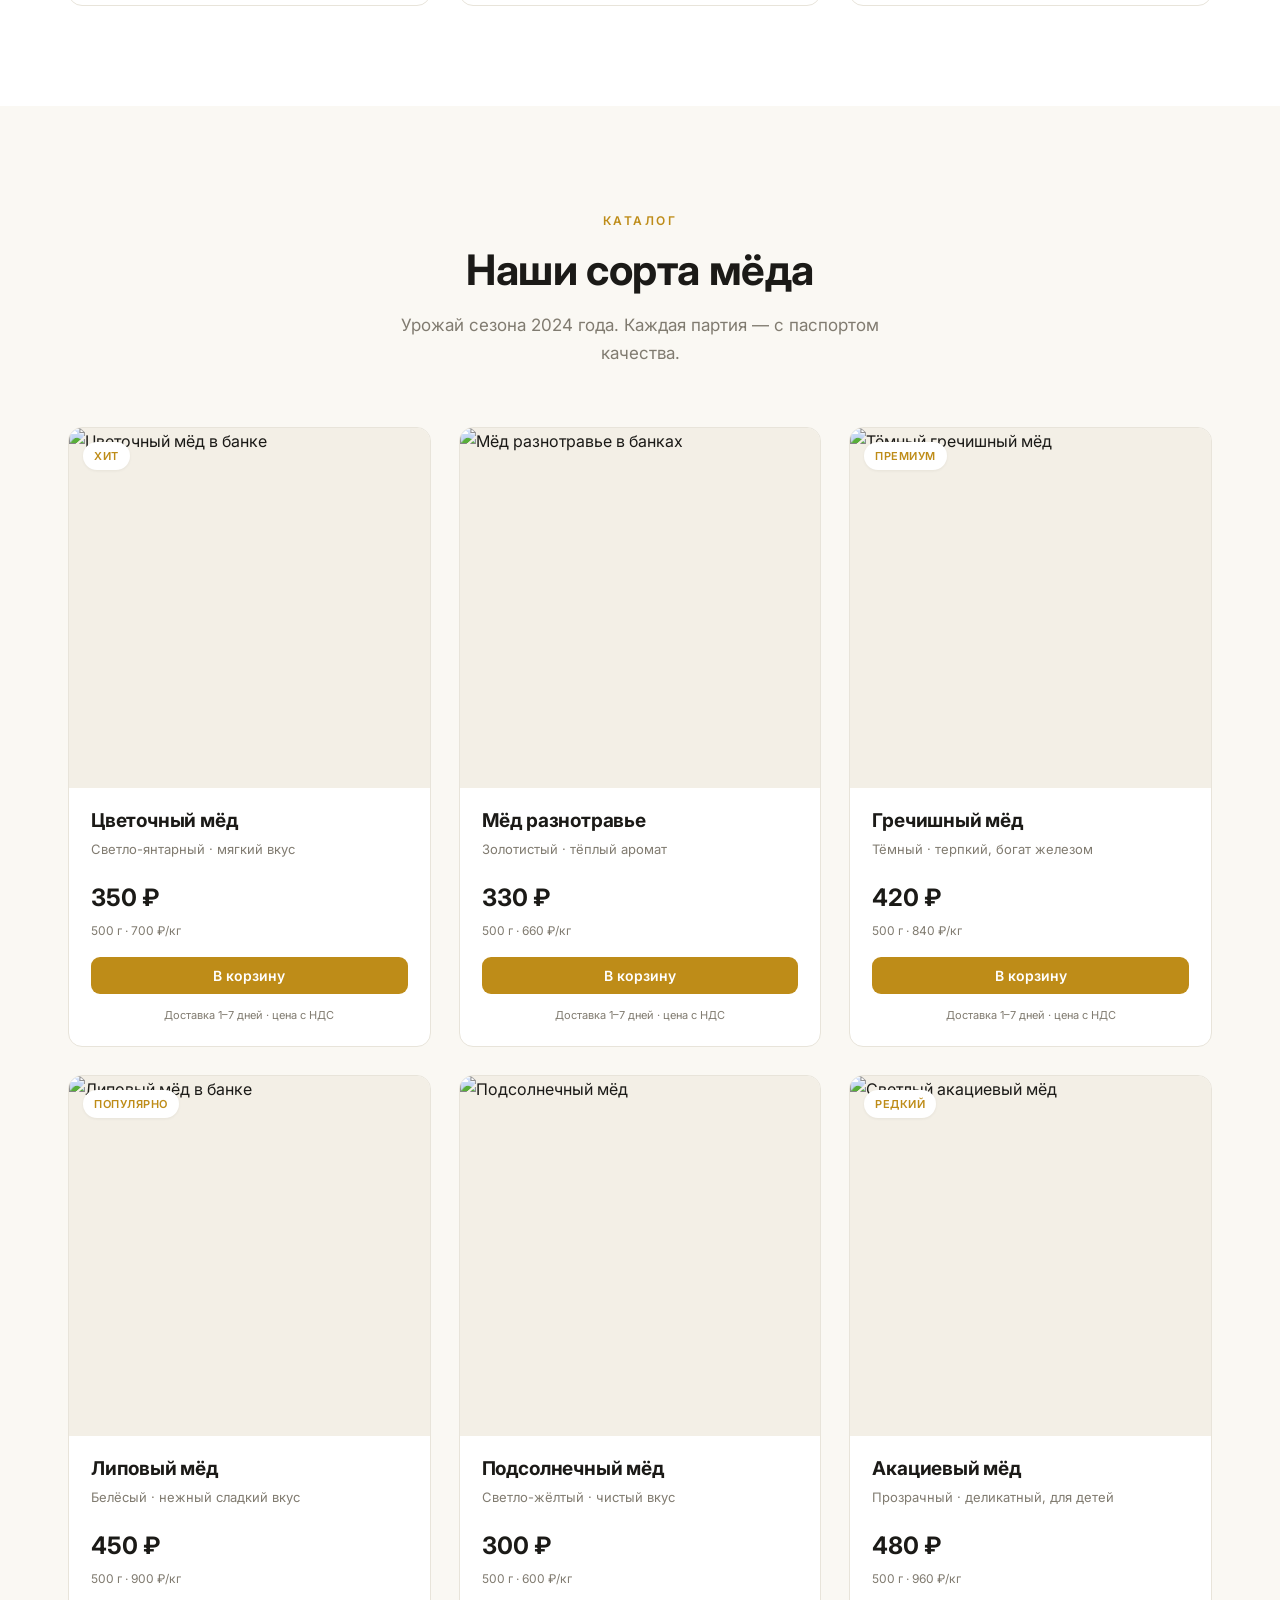
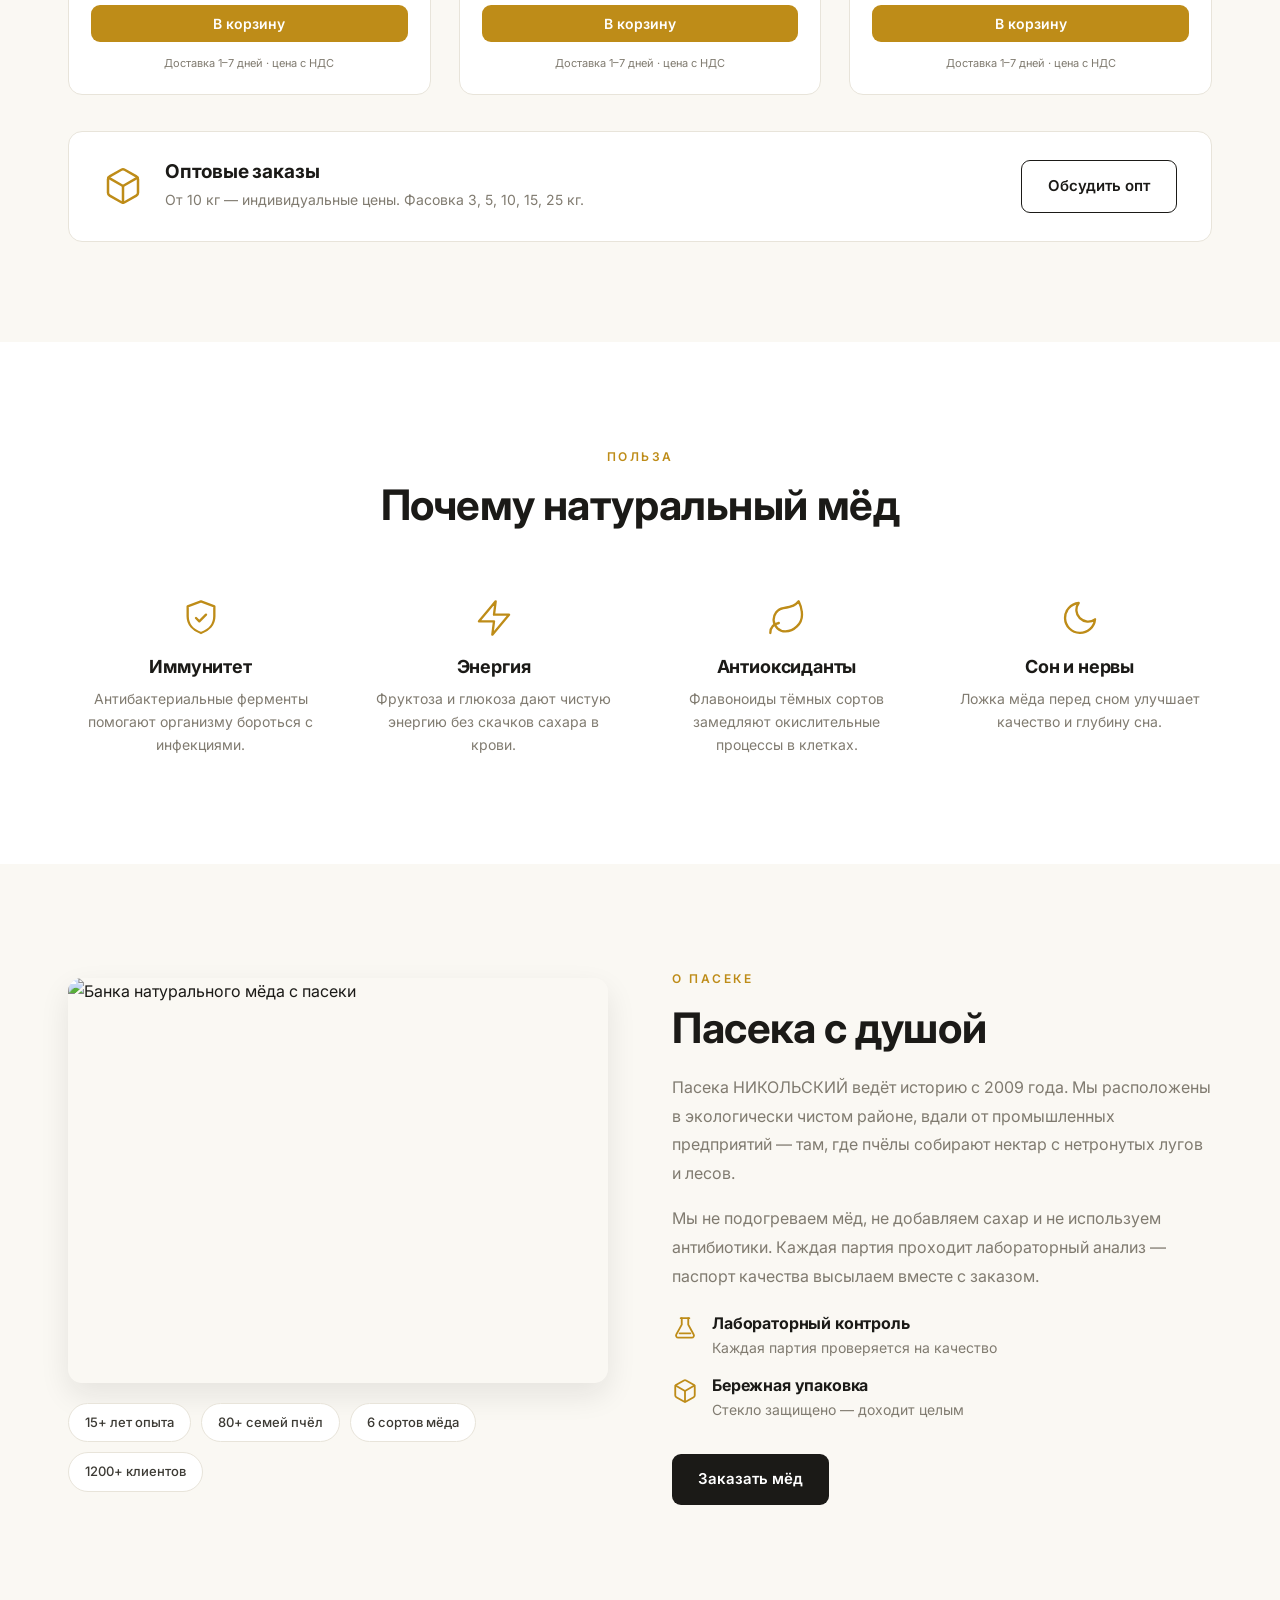
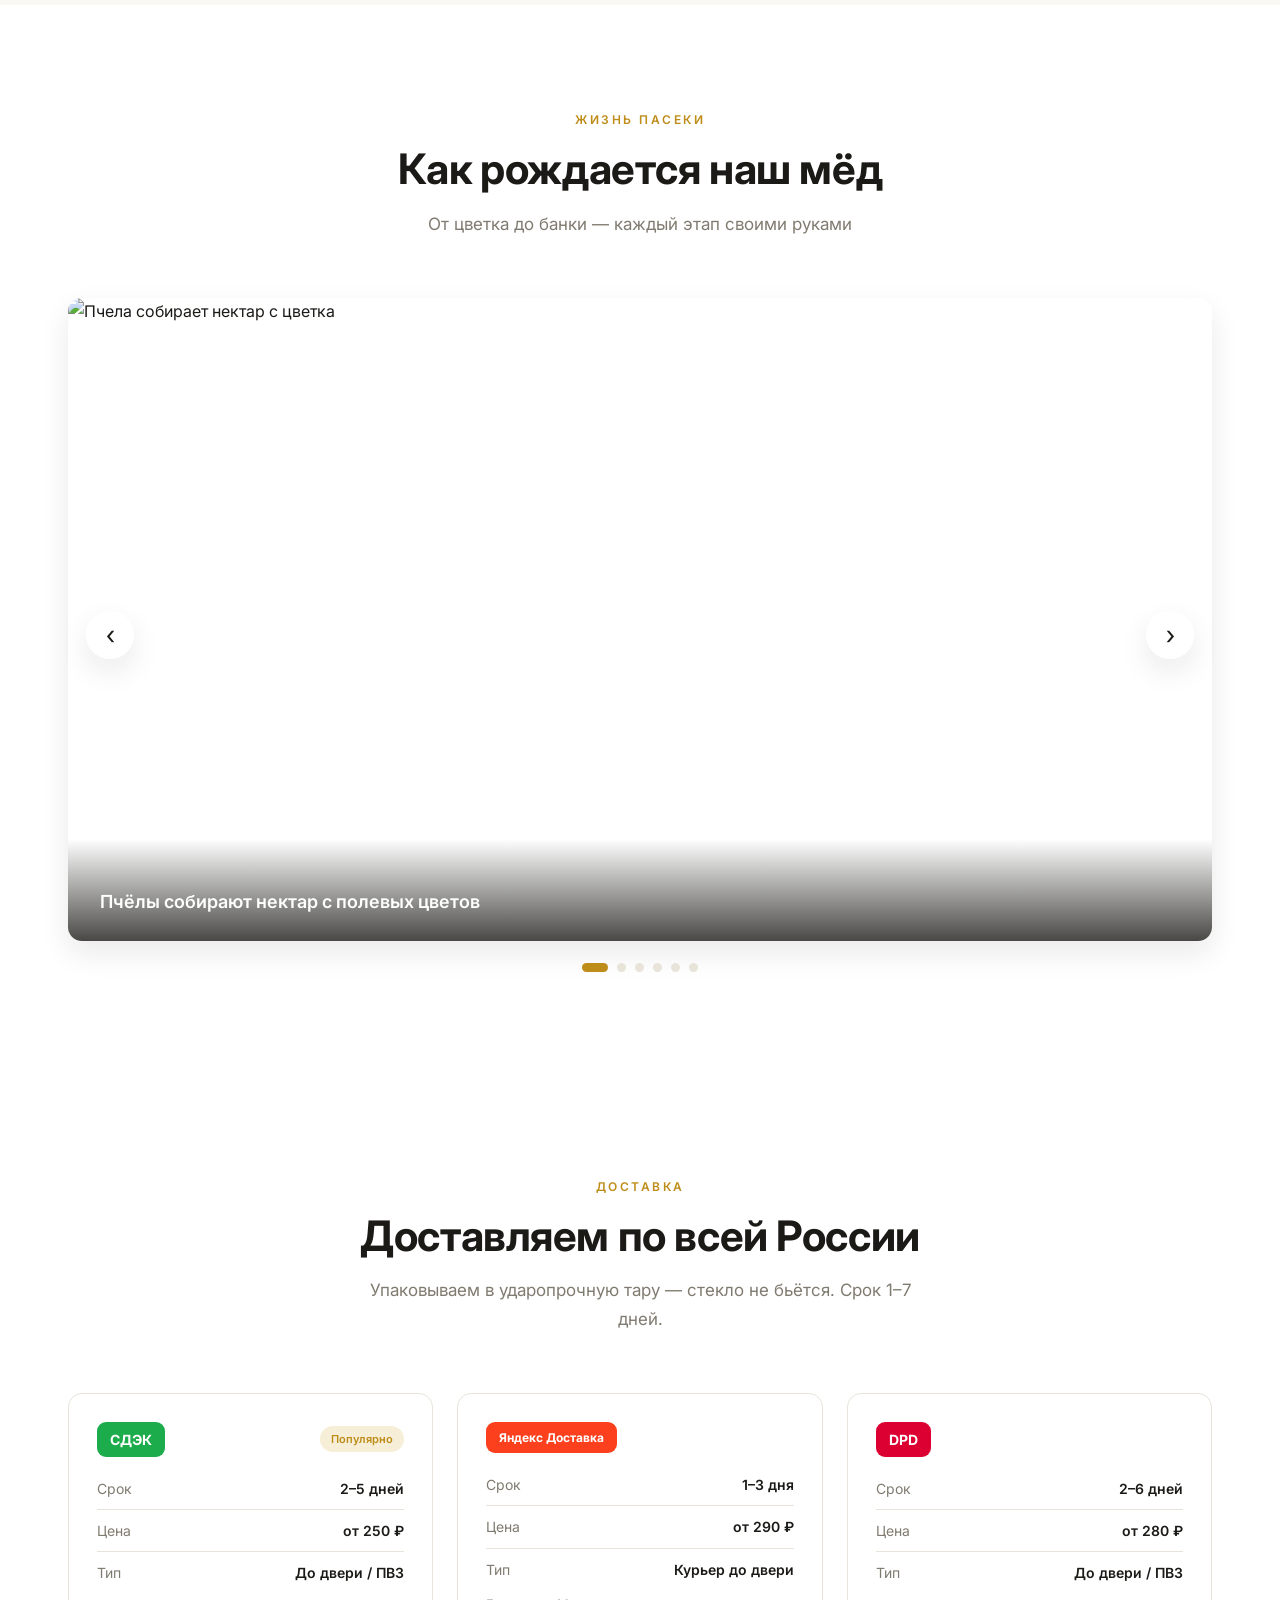
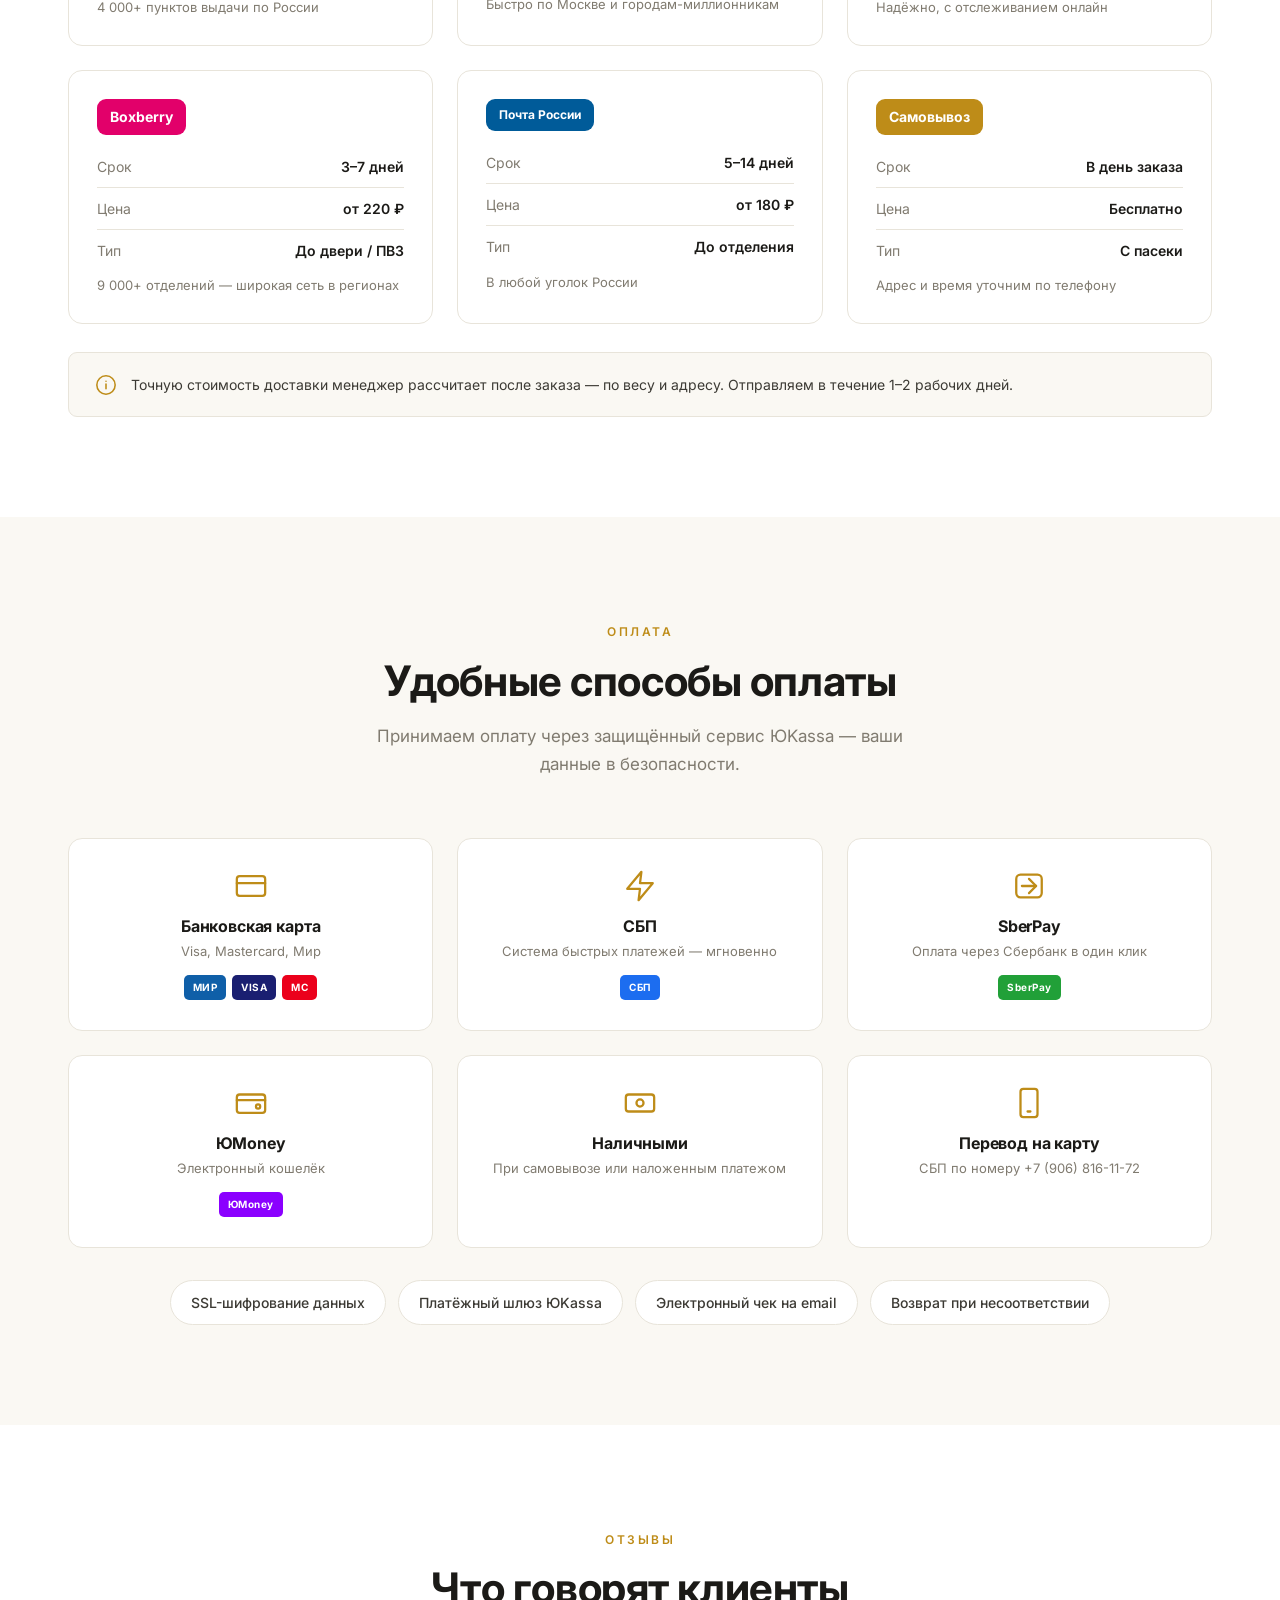
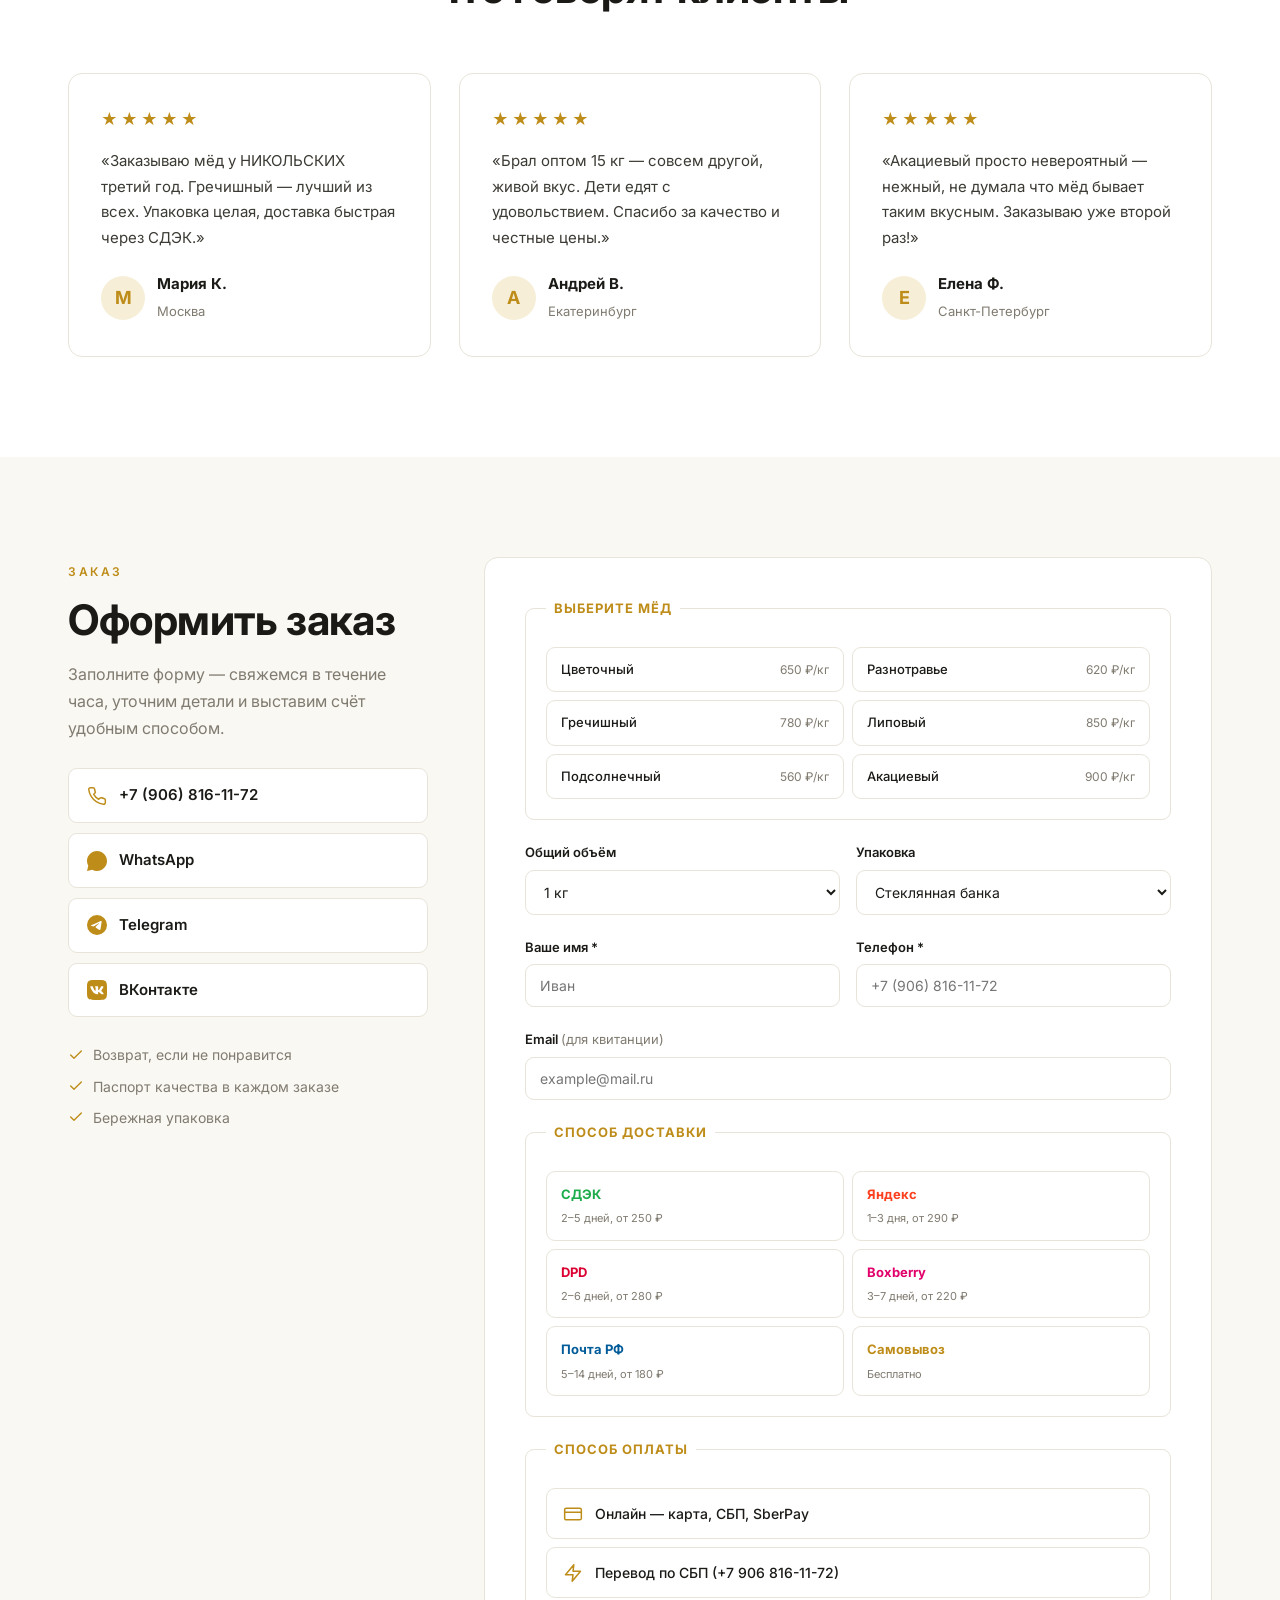
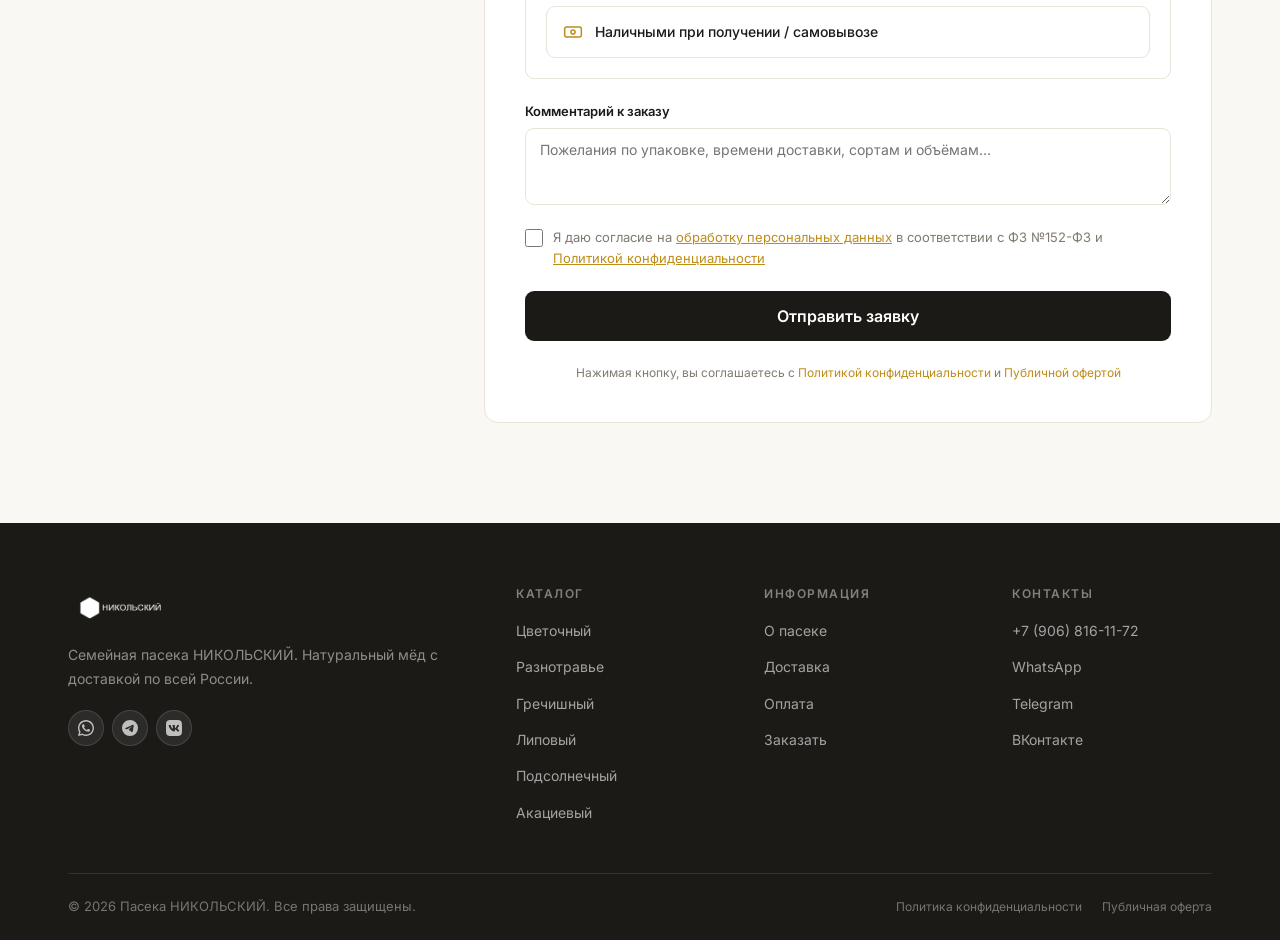
==== commit b56f6f58: "Замена эмодзи на line-иконки — более строгий вид - Форма: контакты, гарантии, оплата — аккуратные SV" ====
--- a/index.html
+++ b/index.html
@@ -118,7 +118,7 @@
     <div class="hero__overlay" aria-hidden="true"></div>
     <div class="container">
       <div class="hero__content">
-        <span class="hero__eyebrow">🍯 Семейная пасека с 2009 года</span>
+        <span class="hero__eyebrow">Семейная пасека с 2009 года</span>
         <h1 class="hero__title">Натуральный мёд<br><span>прямо с пасеки</span></h1>
         <p class="hero__sub">Собираем вручную в экологически чистых угодьях. Без подогрева, без сахара, без добавок — только живой мёд.</p>
         <div class="hero__cta">
@@ -309,7 +309,7 @@
       </div>
 
       <div class="bulk fade-in">
-        <span class="bulk__emoji">📦</span>
+        <span class="bulk__emoji icon"><svg viewBox="0 0 24 24" fill="none" stroke="currentColor" stroke-width="1.5" stroke-linecap="round" stroke-linejoin="round"><path d="M21 8a2 2 0 0 0-1-1.73l-7-4a2 2 0 0 0-2 0l-7 4A2 2 0 0 0 3 8v8a2 2 0 0 0 1 1.73l7 4a2 2 0 0 0 2 0l7-4A2 2 0 0 0 21 16z"/><polyline points="3.27 6.96 12 12.01 20.73 6.96"/><line x1="12" y1="22" x2="12" y2="12"/></svg></span>
         <div class="bulk__text">
           <h4>Оптовые заказы</h4>
           <p>От 10 кг — индивидуальные цены. Фасовка 3, 5, 10, 15, 25 кг.</p>
@@ -328,22 +328,22 @@
       </div>
       <div class="benefits__grid">
         <div class="benefit fade-in">
-          <span class="benefit__icon">💪</span>
+          <span class="benefit__icon icon"><svg viewBox="0 0 24 24" fill="none" stroke="currentColor" stroke-width="1.4" stroke-linecap="round" stroke-linejoin="round"><path d="M12 2 4 5v6c0 5 3.5 8.5 8 10 4.5-1.5 8-5 8-10V5l-8-3z"/><polyline points="9 12 11 14 15 10"/></svg></span>
           <h3>Иммунитет</h3>
           <p>Антибактериальные ферменты помогают организму бороться с инфекциями.</p>
         </div>
         <div class="benefit fade-in">
-          <span class="benefit__icon">⚡</span>
+          <span class="benefit__icon icon"><svg viewBox="0 0 24 24" fill="none" stroke="currentColor" stroke-width="1.4" stroke-linecap="round" stroke-linejoin="round"><polygon points="13 2 3 14 12 14 11 22 21 10 12 10 13 2"/></svg></span>
           <h3>Энергия</h3>
           <p>Фруктоза и глюкоза дают чистую энергию без скачков сахара в крови.</p>
         </div>
         <div class="benefit fade-in">
-          <span class="benefit__icon">🌿</span>
+          <span class="benefit__icon icon"><svg viewBox="0 0 24 24" fill="none" stroke="currentColor" stroke-width="1.4" stroke-linecap="round" stroke-linejoin="round"><path d="M11 20A7 7 0 0 1 9.8 6.1C15.5 5 17 4.48 19 2c1 2 2 4.18 2 8 0 5.5-4.78 10-10 10z"/><path d="M2 21c0-3 1.85-5.36 5.08-6"/></svg></span>
           <h3>Антиоксиданты</h3>
           <p>Флавоноиды тёмных сортов замедляют окислительные процессы в клетках.</p>
         </div>
         <div class="benefit fade-in">
-          <span class="benefit__icon">😴</span>
+          <span class="benefit__icon icon"><svg viewBox="0 0 24 24" fill="none" stroke="currentColor" stroke-width="1.4" stroke-linecap="round" stroke-linejoin="round"><path d="M21 12.79A9 9 0 1 1 11.21 3 7 7 0 0 0 21 12.79z"/></svg></span>
           <h3>Сон и нервы</h3>
           <p>Ложка мёда перед сном улучшает качество и глубину сна.</p>
         </div>
@@ -369,8 +369,8 @@
         <p>Пасека НИКОЛЬСКИЙ ведёт историю с 2009 года. Мы расположены в экологически чистом районе, вдали от промышленных предприятий — там, где пчёлы собирают нектар с нетронутых лугов и лесов.</p>
         <p>Мы не подогреваем мёд, не добавляем сахар и не используем антибиотики. Каждая партия проходит лабораторный анализ — паспорт качества высылаем вместе с заказом.</p>
         <div class="about__features">
-          <div class="about-feature"><span>🔬</span><div><h4>Лабораторный контроль</h4><p>Каждая партия проверяется на качество</p></div></div>
-          <div class="about-feature"><span>📦</span><div><h4>Бережная упаковка</h4><p>Стекло защищено — доходит целым</p></div></div>
+          <div class="about-feature"><span class="icon"><svg viewBox="0 0 24 24" fill="none" stroke="currentColor" stroke-width="1.7" stroke-linecap="round" stroke-linejoin="round"><path d="M9 2v6l-5 9a2 2 0 0 0 1.8 3h12.4a2 2 0 0 0 1.8-3L15 8V2"/><line x1="8" y1="2" x2="16" y2="2"/><line x1="7" y1="16" x2="17" y2="16"/></svg></span><div><h4>Лабораторный контроль</h4><p>Каждая партия проверяется на качество</p></div></div>
+          <div class="about-feature"><span class="icon"><svg viewBox="0 0 24 24" fill="none" stroke="currentColor" stroke-width="1.7" stroke-linecap="round" stroke-linejoin="round"><path d="M21 8a2 2 0 0 0-1-1.73l-7-4a2 2 0 0 0-2 0l-7 4A2 2 0 0 0 3 8v8a2 2 0 0 0 1 1.73l7 4a2 2 0 0 0 2 0l7-4A2 2 0 0 0 21 16z"/><polyline points="3.27 6.96 12 12.01 20.73 6.96"/><line x1="12" y1="22" x2="12" y2="12"/></svg></span><div><h4>Бережная упаковка</h4><p>Стекло защищено — доходит целым</p></div></div>
         </div>
         <a href="#order" class="btn btn--dark">Заказать мёд</a>
       </div>
@@ -495,7 +495,7 @@
 
         <div class="delivery-card fade-in" style="--accent:#E8860A">
           <div class="delivery-card__head">
-            <span class="delivery-logo delivery-logo--self">🏠 Самовывоз</span>
+            <span class="delivery-logo delivery-logo--self">Самовывоз</span>
           </div>
           <div class="delivery-card__rows">
             <div class="dr"><span>Срок</span><b>В день заказа</b></div>
@@ -507,7 +507,7 @@
 
       </div>
       <div class="delivery__note fade-in">
-        <span>ℹ️</span>
+        <span class="icon"><svg viewBox="0 0 24 24" fill="none" stroke="currentColor" stroke-width="1.7" stroke-linecap="round" stroke-linejoin="round"><circle cx="12" cy="12" r="10"/><line x1="12" y1="11" x2="12" y2="16"/><line x1="12" y1="8" x2="12.01" y2="8"/></svg></span>
         <p>Точную стоимость доставки менеджер рассчитает после заказа — по весу и адресу. Отправляем в течение 1–2 рабочих дней.</p>
       </div>
     </div>
@@ -523,7 +523,7 @@
       </div>
       <div class="payment__grid">
         <div class="pay fade-in">
-          <span class="pay__icon">💳</span>
+          <span class="pay__icon icon"><svg viewBox="0 0 24 24" fill="none" stroke="currentColor" stroke-width="1.6" stroke-linecap="round" stroke-linejoin="round"><rect x="2" y="5" width="20" height="14" rx="2"/><line x1="2" y1="10" x2="22" y2="10"/></svg></span>
           <h4>Банковская карта</h4>
           <p>Visa, Mastercard, Мир</p>
           <div class="pay__logos">
@@ -533,39 +533,39 @@
           </div>
         </div>
         <div class="pay fade-in">
-          <span class="pay__icon">⚡</span>
+          <span class="pay__icon icon"><svg viewBox="0 0 24 24" fill="none" stroke="currentColor" stroke-width="1.6" stroke-linecap="round" stroke-linejoin="round"><polygon points="13 2 3 14 12 14 11 22 21 10 12 10 13 2"/></svg></span>
           <h4>СБП</h4>
           <p>Система быстрых платежей — мгновенно</p>
           <div class="pay__logos"><span class="paylogo paylogo--sbp">СБП</span></div>
         </div>
         <div class="pay fade-in">
-          <span class="pay__icon">🟢</span>
+          <span class="pay__icon icon"><svg viewBox="0 0 24 24" fill="none" stroke="currentColor" stroke-width="1.6" stroke-linecap="round" stroke-linejoin="round"><rect x="3" y="4" width="18" height="16" rx="3"/><path d="M7 12h10"/><path d="M12 7l5 5-5 5"/></svg></span>
           <h4>SberPay</h4>
           <p>Оплата через Сбербанк в один клик</p>
           <div class="pay__logos"><span class="paylogo paylogo--sber">SberPay</span></div>
         </div>
         <div class="pay fade-in">
-          <span class="pay__icon">💛</span>
+          <span class="pay__icon icon"><svg viewBox="0 0 24 24" fill="none" stroke="currentColor" stroke-width="1.6" stroke-linecap="round" stroke-linejoin="round"><rect x="2" y="6" width="20" height="13" rx="2"/><path d="M2 10h20"/><circle cx="17" cy="14.5" r="1.5"/></svg></span>
           <h4>ЮMoney</h4>
           <p>Электронный кошелёк</p>
           <div class="pay__logos"><span class="paylogo paylogo--ym">ЮMoney</span></div>
         </div>
         <div class="pay fade-in">
-          <span class="pay__icon">💵</span>
+          <span class="pay__icon icon"><svg viewBox="0 0 24 24" fill="none" stroke="currentColor" stroke-width="1.6" stroke-linecap="round" stroke-linejoin="round"><rect x="2" y="6" width="20" height="12" rx="2"/><circle cx="12" cy="12" r="2.5"/></svg></span>
           <h4>Наличными</h4>
           <p>При самовывозе или наложенным платежом</p>
         </div>
         <div class="pay fade-in">
-          <span class="pay__icon">📱</span>
+          <span class="pay__icon icon"><svg viewBox="0 0 24 24" fill="none" stroke="currentColor" stroke-width="1.6" stroke-linecap="round" stroke-linejoin="round"><rect x="6" y="2" width="12" height="20" rx="2"/><line x1="11" y1="18" x2="13" y2="18"/></svg></span>
           <h4>Перевод на карту</h4>
           <p>СБП по номеру +7 (906) 816-11-72</p>
         </div>
       </div>
       <div class="payment__security fade-in">
-        <span>🔒 SSL-шифрование</span>
-        <span>🛡 Шлюз ЮKassa</span>
-        <span>✅ Чек на email</span>
-        <span>↩️ Возврат при несоответствии</span>
+        <span>SSL-шифрование данных</span>
+        <span>Платёжный шлюз ЮKassa</span>
+        <span>Электронный чек на email</span>
+        <span>Возврат при несоответствии</span>
       </div>
     </div>
   </section>
@@ -606,15 +606,15 @@
         <h2 class="section-title section-title--left">Оформить заказ</h2>
         <p>Заполните форму — свяжемся в течение часа, уточним детали и выставим счёт удобным способом.</p>
         <div class="order__contacts">
-          <a href="tel:+79068161172" class="contact-link"><span>📞</span>+7 (906) 816-11-72</a>
-          <a href="https://wa.me/79068161172" class="contact-link" target="_blank" rel="noopener"><span>💬</span>WhatsApp</a>
-          <a href="https://t.me/+79068161172" class="contact-link" target="_blank" rel="noopener"><span>✈️</span>Telegram</a>
-          <a href="https://vk.com/write-79068161172" class="contact-link" target="_blank" rel="noopener"><span>🔵</span>ВКонтакте</a>
+          <a href="tel:+79068161172" class="contact-link"><span class="icon"><svg viewBox="0 0 24 24" fill="none" stroke="currentColor" stroke-width="1.8" stroke-linecap="round" stroke-linejoin="round"><path d="M22 16.92v3a2 2 0 0 1-2.18 2 19.79 19.79 0 0 1-8.63-3.07 19.5 19.5 0 0 1-6-6 19.79 19.79 0 0 1-3.07-8.67A2 2 0 0 1 4.11 2h3a2 2 0 0 1 2 1.72c.13.96.36 1.9.7 2.81a2 2 0 0 1-.45 2.11L8.09 9.91a16 16 0 0 0 6 6l1.27-1.27a2 2 0 0 1 2.11-.45c.91.34 1.85.57 2.81.7A2 2 0 0 1 22 16.92z"/></svg></span>+7 (906) 816-11-72</a>
+          <a href="https://wa.me/79068161172" class="contact-link" target="_blank" rel="noopener"><span class="icon"><svg viewBox="0 0 24 24" fill="currentColor"><path d="M17.472 14.382c-.297-.149-1.758-.867-2.03-.967-.273-.099-.471-.148-.67.15-.197.297-.767.966-.94 1.164-.173.199-.347.223-.644.075-.297-.15-1.255-.463-2.39-1.475-.883-.788-1.48-1.761-1.653-2.059-.173-.297-.018-.458.13-.606.134-.133.298-.347.446-.52.149-.174.198-.298.298-.497.099-.198.05-.371-.025-.52-.075-.149-.669-1.612-.916-2.207-.242-.579-.487-.5-.669-.51-.173-.008-.371-.01-.57-.01-.198 0-.52.074-.792.372-.272.297-1.04 1.016-1.04 2.479 0 1.462 1.065 2.875 1.213 3.074.149.198 2.096 3.2 5.077 4.487.709.306 1.262.489 1.694.625.712.227 1.36.195 1.871.118.571-.085 1.758-.719 2.006-1.413.248-.694.248-1.289.173-1.413-.074-.124-.272-.198-.57-.347M12 0C5.373 0 0 5.373 0 12c0 2.122.554 4.112 1.522 5.837L.057 23.882l6.198-1.437A11.95 11.95 0 0012 24c6.627 0 12-5.373 12-12S18.627 0 12 0z"/></svg></span>WhatsApp</a>
+          <a href="https://t.me/+79068161172" class="contact-link" target="_blank" rel="noopener"><span class="icon"><svg viewBox="0 0 24 24" fill="currentColor"><path d="M11.944 0A12 12 0 0 0 0 12a12 12 0 0 0 12 12 12 12 0 0 0 12-12A12 12 0 0 0 12 0a12 12 0 0 0-.056 0zm4.962 7.224c.1-.002.321.023.465.14a.506.506 0 0 1 .171.325c.016.093.036.306.02.472-.18 1.898-.962 6.502-1.36 8.627-.168.9-.499 1.201-.82 1.23-.696.065-1.225-.46-1.9-.902-1.056-.693-1.653-1.124-2.678-1.8-1.185-.78-.417-1.21.258-1.91.177-.184 3.247-2.977 3.307-3.23.007-.032.014-.15-.056-.212s-.174-.041-.249-.024c-.106.024-1.793 1.14-5.061 3.345-.48.33-.913.49-1.302.48-.428-.008-1.252-.241-1.865-.44-.752-.245-1.349-.374-1.297-.789.027-.216.325-.437.893-.663 3.498-1.524 5.83-2.529 6.998-3.014 3.332-1.386 4.025-1.627 4.476-1.635z"/></svg></span>Telegram</a>
+          <a href="https://vk.com/write-79068161172" class="contact-link" target="_blank" rel="noopener"><span class="icon"><svg viewBox="0 0 24 24" fill="currentColor"><path d="M15.684 0H8.316C1.592 0 0 1.592 0 8.316v7.368C0 22.408 1.592 24 8.316 24h7.368C22.408 24 24 22.408 24 15.684V8.316C24 1.592 22.408 0 15.684 0zm3.692 17.123h-1.744c-.66 0-.862-.523-2.049-1.727-1.033-1-1.49-1.135-1.744-1.135-.356 0-.458.102-.458.593v1.575c0 .424-.135.678-1.253.678-1.846 0-3.896-1.118-5.335-3.202C4.624 10.857 4.03 8.57 4.03 8.096c0-.254.102-.491.593-.491h1.744c.44 0 .61.203.78.677.864 2.49 2.303 4.675 2.896 4.675.22 0 .322-.102.322-.66V9.721c-.068-1.186-.695-1.287-.695-1.71 0-.204.17-.407.44-.407h2.744c.373 0 .508.203.508.643v3.473c0 .372.17.508.271.508.22 0 .407-.136.813-.542 1.254-1.406 2.151-3.574 2.151-3.574.119-.254.322-.491.762-.491h1.744c.525 0 .644.27.525.643-.22 1.017-2.354 4.031-2.354 4.031-.186.305-.254.44 0 .78.186.254.796.779 1.203 1.253.745.847 1.32 1.558 1.473 2.049.17.491-.085.745-.576.745z"/></svg></span>ВКонтакте</a>
         </div>
         <div class="order__guarantee">
-          <div class="og">🔄 Возврат, если не понравится</div>
-          <div class="og">📋 Паспорт качества в каждом заказе</div>
-          <div class="og">📦 Бережная упаковка</div>
+          <div class="og"><span class="icon"><svg viewBox="0 0 24 24" fill="none" stroke="currentColor" stroke-width="2" stroke-linecap="round" stroke-linejoin="round"><polyline points="20 6 9 17 4 12"/></svg></span>Возврат, если не понравится</div>
+          <div class="og"><span class="icon"><svg viewBox="0 0 24 24" fill="none" stroke="currentColor" stroke-width="2" stroke-linecap="round" stroke-linejoin="round"><polyline points="20 6 9 17 4 12"/></svg></span>Паспорт качества в каждом заказе</div>
+          <div class="og"><span class="icon"><svg viewBox="0 0 24 24" fill="none" stroke="currentColor" stroke-width="2" stroke-linecap="round" stroke-linejoin="round"><polyline points="20 6 9 17 4 12"/></svg></span>Бережная упаковка</div>
         </div>
       </div>
 
@@ -623,12 +623,12 @@
         <fieldset class="ff">
           <legend>Выберите мёд</legend>
           <div class="honey-select">
-            <label class="honey-option"><input type="checkbox" name="honey" value="Цветочный" data-price="650"><span class="ho-box"><span class="ho-name">🌸 Цветочный</span><span class="ho-price">650 ₽/кг</span></span></label>
-            <label class="honey-option"><input type="checkbox" name="honey" value="Разнотравье" data-price="620"><span class="ho-box"><span class="ho-name">🌾 Разнотравье</span><span class="ho-price">620 ₽/кг</span></span></label>
-            <label class="honey-option"><input type="checkbox" name="honey" value="Гречишный" data-price="780"><span class="ho-box"><span class="ho-name">🌰 Гречишный</span><span class="ho-price">780 ₽/кг</span></span></label>
-            <label class="honey-option"><input type="checkbox" name="honey" value="Липовый" data-price="850"><span class="ho-box"><span class="ho-name">🌳 Липовый</span><span class="ho-price">850 ₽/кг</span></span></label>
-            <label class="honey-option"><input type="checkbox" name="honey" value="Подсолнечный" data-price="560"><span class="ho-box"><span class="ho-name">🌻 Подсолнечный</span><span class="ho-price">560 ₽/кг</span></span></label>
-            <label class="honey-option"><input type="checkbox" name="honey" value="Акациевый" data-price="900"><span class="ho-box"><span class="ho-name">🤍 Акациевый</span><span class="ho-price">900 ₽/кг</span></span></label>
+            <label class="honey-option"><input type="checkbox" name="honey" value="Цветочный" data-price="650"><span class="ho-box"><span class="ho-name">Цветочный</span><span class="ho-price">650 ₽/кг</span></span></label>
+            <label class="honey-option"><input type="checkbox" name="honey" value="Разнотравье" data-price="620"><span class="ho-box"><span class="ho-name">Разнотравье</span><span class="ho-price">620 ₽/кг</span></span></label>
+            <label class="honey-option"><input type="checkbox" name="honey" value="Гречишный" data-price="780"><span class="ho-box"><span class="ho-name">Гречишный</span><span class="ho-price">780 ₽/кг</span></span></label>
+            <label class="honey-option"><input type="checkbox" name="honey" value="Липовый" data-price="850"><span class="ho-box"><span class="ho-name">Липовый</span><span class="ho-price">850 ₽/кг</span></span></label>
+            <label class="honey-option"><input type="checkbox" name="honey" value="Подсолнечный" data-price="560"><span class="ho-box"><span class="ho-name">Подсолнечный</span><span class="ho-price">560 ₽/кг</span></span></label>
+            <label class="honey-option"><input type="checkbox" name="honey" value="Акациевый" data-price="900"><span class="ho-box"><span class="ho-name">Акациевый</span><span class="ho-price">900 ₽/кг</span></span></label>
           </div>
         </fieldset>
 
@@ -677,7 +677,7 @@
             <label class="delivery-option"><input type="radio" name="delivery" value="dpd"><span class="do-box"><span class="do-logo do-logo--dpd">DPD</span><span class="do-desc">2–6 дней, от 280 ₽</span></span></label>
             <label class="delivery-option"><input type="radio" name="delivery" value="boxberry"><span class="do-box"><span class="do-logo do-logo--box">Boxberry</span><span class="do-desc">3–7 дней, от 220 ₽</span></span></label>
             <label class="delivery-option"><input type="radio" name="delivery" value="pochta"><span class="do-box"><span class="do-logo do-logo--pochta">Почта РФ</span><span class="do-desc">5–14 дней, от 180 ₽</span></span></label>
-            <label class="delivery-option"><input type="radio" name="delivery" value="pickup"><span class="do-box"><span class="do-logo do-logo--pickup">🏠 Самовывоз</span><span class="do-desc">Бесплатно</span></span></label>
+            <label class="delivery-option"><input type="radio" name="delivery" value="pickup"><span class="do-box"><span class="do-logo do-logo--pickup">Самовывоз</span><span class="do-desc">Бесплатно</span></span></label>
           </div>
           <div class="form-group" id="addressGroup" style="display:none;margin-top:12px">
             <label for="address">Адрес доставки / город и индекс</label>
@@ -688,9 +688,9 @@
         <fieldset class="ff">
           <legend>Способ оплаты</legend>
           <div class="payment-options-form">
-            <label class="payment-option-form"><input type="radio" name="payment" value="online" required><span class="pof-box"><span class="pof-icon">💳</span>Онлайн — карта, СБП, SberPay</span></label>
-            <label class="payment-option-form"><input type="radio" name="payment" value="sbp"><span class="pof-box"><span class="pof-icon">⚡</span>Перевод по СБП (+7 906 816-11-72)</span></label>
-            <label class="payment-option-form"><input type="radio" name="payment" value="cod"><span class="pof-box"><span class="pof-icon">💵</span>Наличными при получении / самовывозе</span></label>
+            <label class="payment-option-form"><input type="radio" name="payment" value="online" required><span class="pof-box"><span class="pof-icon icon"><svg viewBox="0 0 24 24" fill="none" stroke="currentColor" stroke-width="1.8" stroke-linecap="round" stroke-linejoin="round"><rect x="2" y="5" width="20" height="14" rx="2"/><line x1="2" y1="10" x2="22" y2="10"/></svg></span>Онлайн — карта, СБП, SberPay</span></label>
+            <label class="payment-option-form"><input type="radio" name="payment" value="sbp"><span class="pof-box"><span class="pof-icon icon"><svg viewBox="0 0 24 24" fill="none" stroke="currentColor" stroke-width="1.8" stroke-linecap="round" stroke-linejoin="round"><polygon points="13 2 3 14 12 14 11 22 21 10 12 10 13 2"/></svg></span>Перевод по СБП (+7 906 816-11-72)</span></label>
+            <label class="payment-option-form"><input type="radio" name="payment" value="cod"><span class="pof-box"><span class="pof-icon icon"><svg viewBox="0 0 24 24" fill="none" stroke="currentColor" stroke-width="1.8" stroke-linecap="round" stroke-linejoin="round"><rect x="2" y="6" width="20" height="12" rx="2"/><circle cx="12" cy="12" r="2.5"/></svg></span>Наличными при получении / самовывозе</span></label>
           </div>
         </fieldset>
 
--- a/style.css
+++ b/style.css
@@ -426,6 +426,21 @@
 .rent-cta__text p { color: rgba(255,255,255,0.7); font-size: 16px; line-height: 1.7; }
 .rent-form { background: var(--white); border-radius: var(--r); padding: 30px; display: flex; flex-direction: column; gap: 16px; }
 
+/* ─── ИКОНКИ (line SVG, единый стиль) ─── */
+.icon { display: inline-flex; align-items: center; justify-content: center; }
+.icon svg { width: 100%; height: 100%; display: block; }
+.contact-link span.icon { width: 20px; height: 20px; color: var(--gold); flex-shrink: 0; }
+.og { display: flex; align-items: center; gap: 9px; }
+.og .icon { width: 16px; height: 16px; color: var(--gold); flex-shrink: 0; }
+.pof-icon { width: 20px; height: 20px; color: var(--gold); }
+.benefit__icon { display: block; width: 40px; height: 40px; margin: 0 auto 18px; color: var(--gold); }
+.benefit__icon svg { stroke-width: 1.4; }
+.pay__icon { display: block; width: 34px; height: 34px; margin: 0 auto 14px; color: var(--gold); }
+.about-feature .icon { width: 26px; height: 26px; color: var(--gold); flex-shrink: 0; margin-top: 2px; }
+.incl-item .icon { width: 28px; height: 28px; color: var(--gold); flex-shrink: 0; }
+.delivery__note .icon { width: 22px; height: 22px; color: var(--gold); flex-shrink: 0; }
+.bulk__emoji.icon { width: 40px; height: 40px; color: var(--gold); }
+
 /* ─── КОРЗИНА ─── */
 .cart-btn { position: relative; display: flex; align-items: center; justify-content: center; width: 42px; height: 42px; border-radius: 50%; background: var(--ink); color: #fff; transition: all var(--t); }
 .cart-btn svg { width: 20px; height: 20px; }
